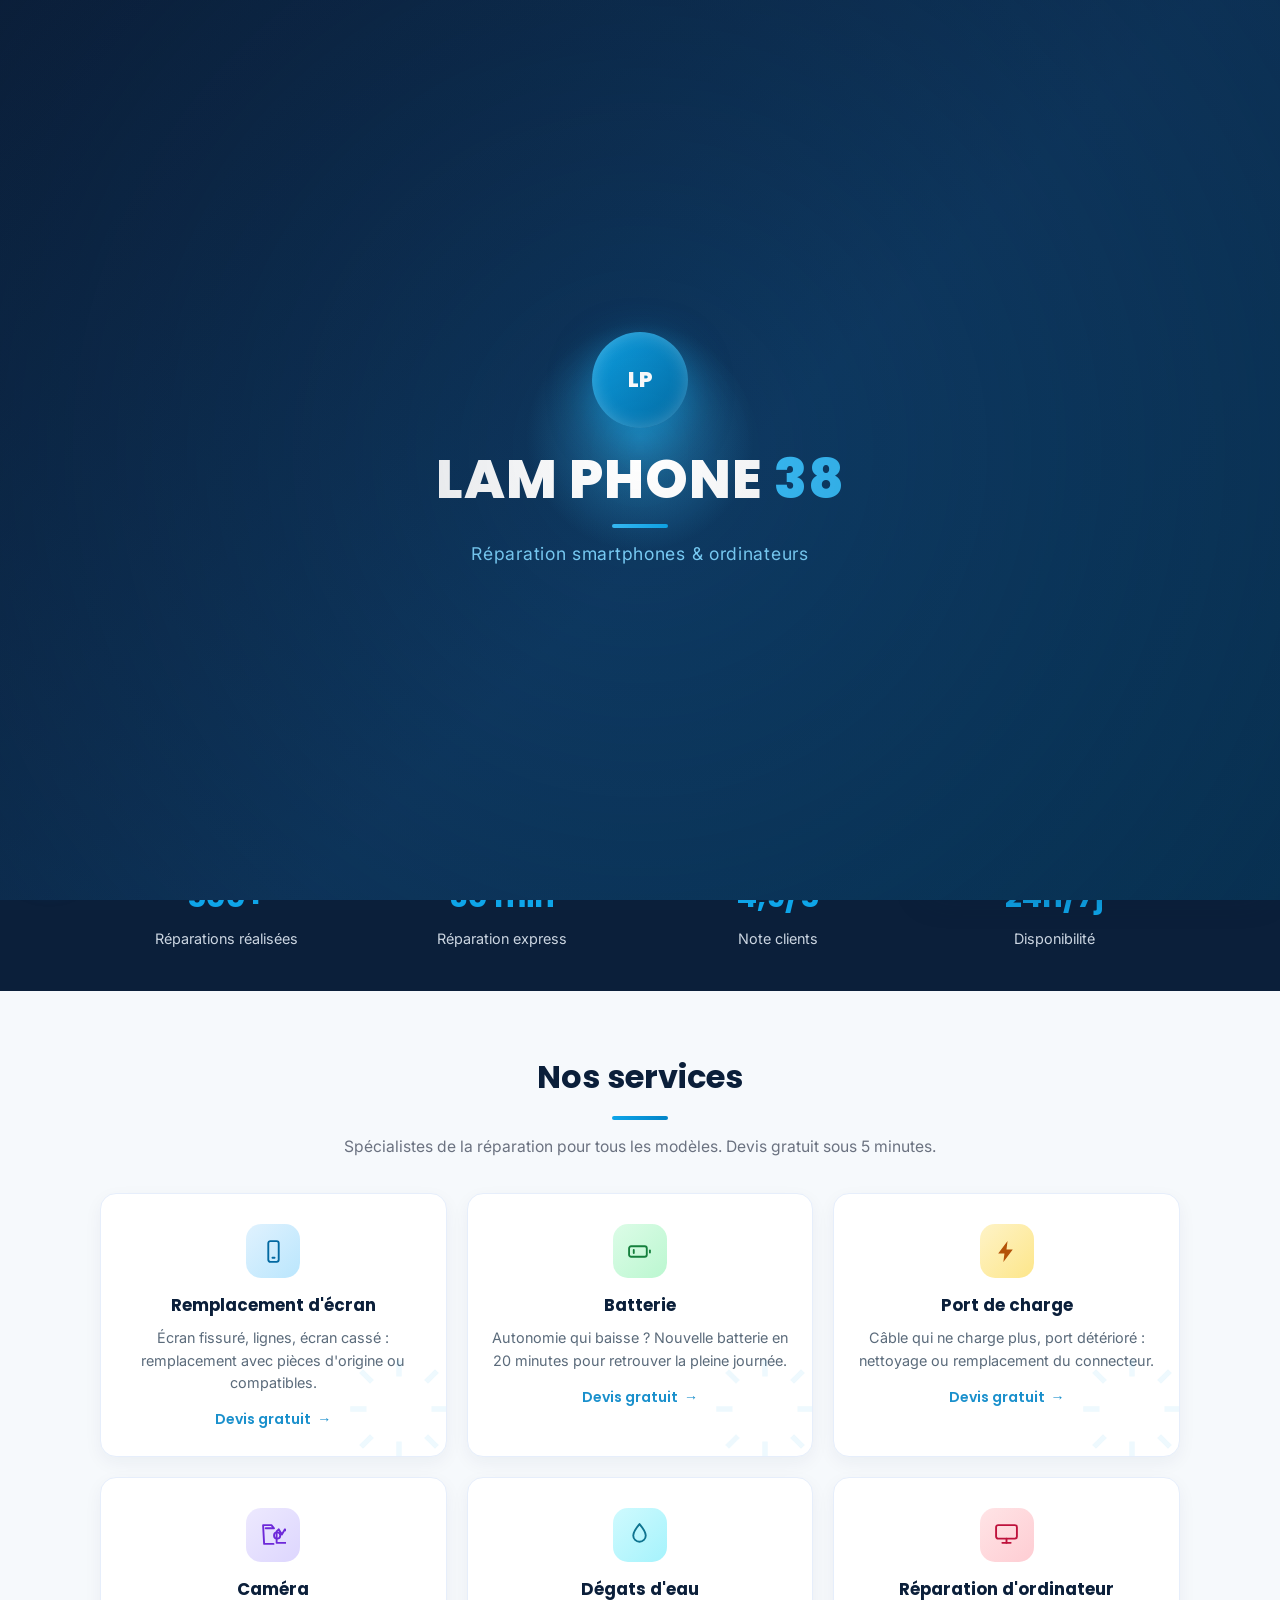
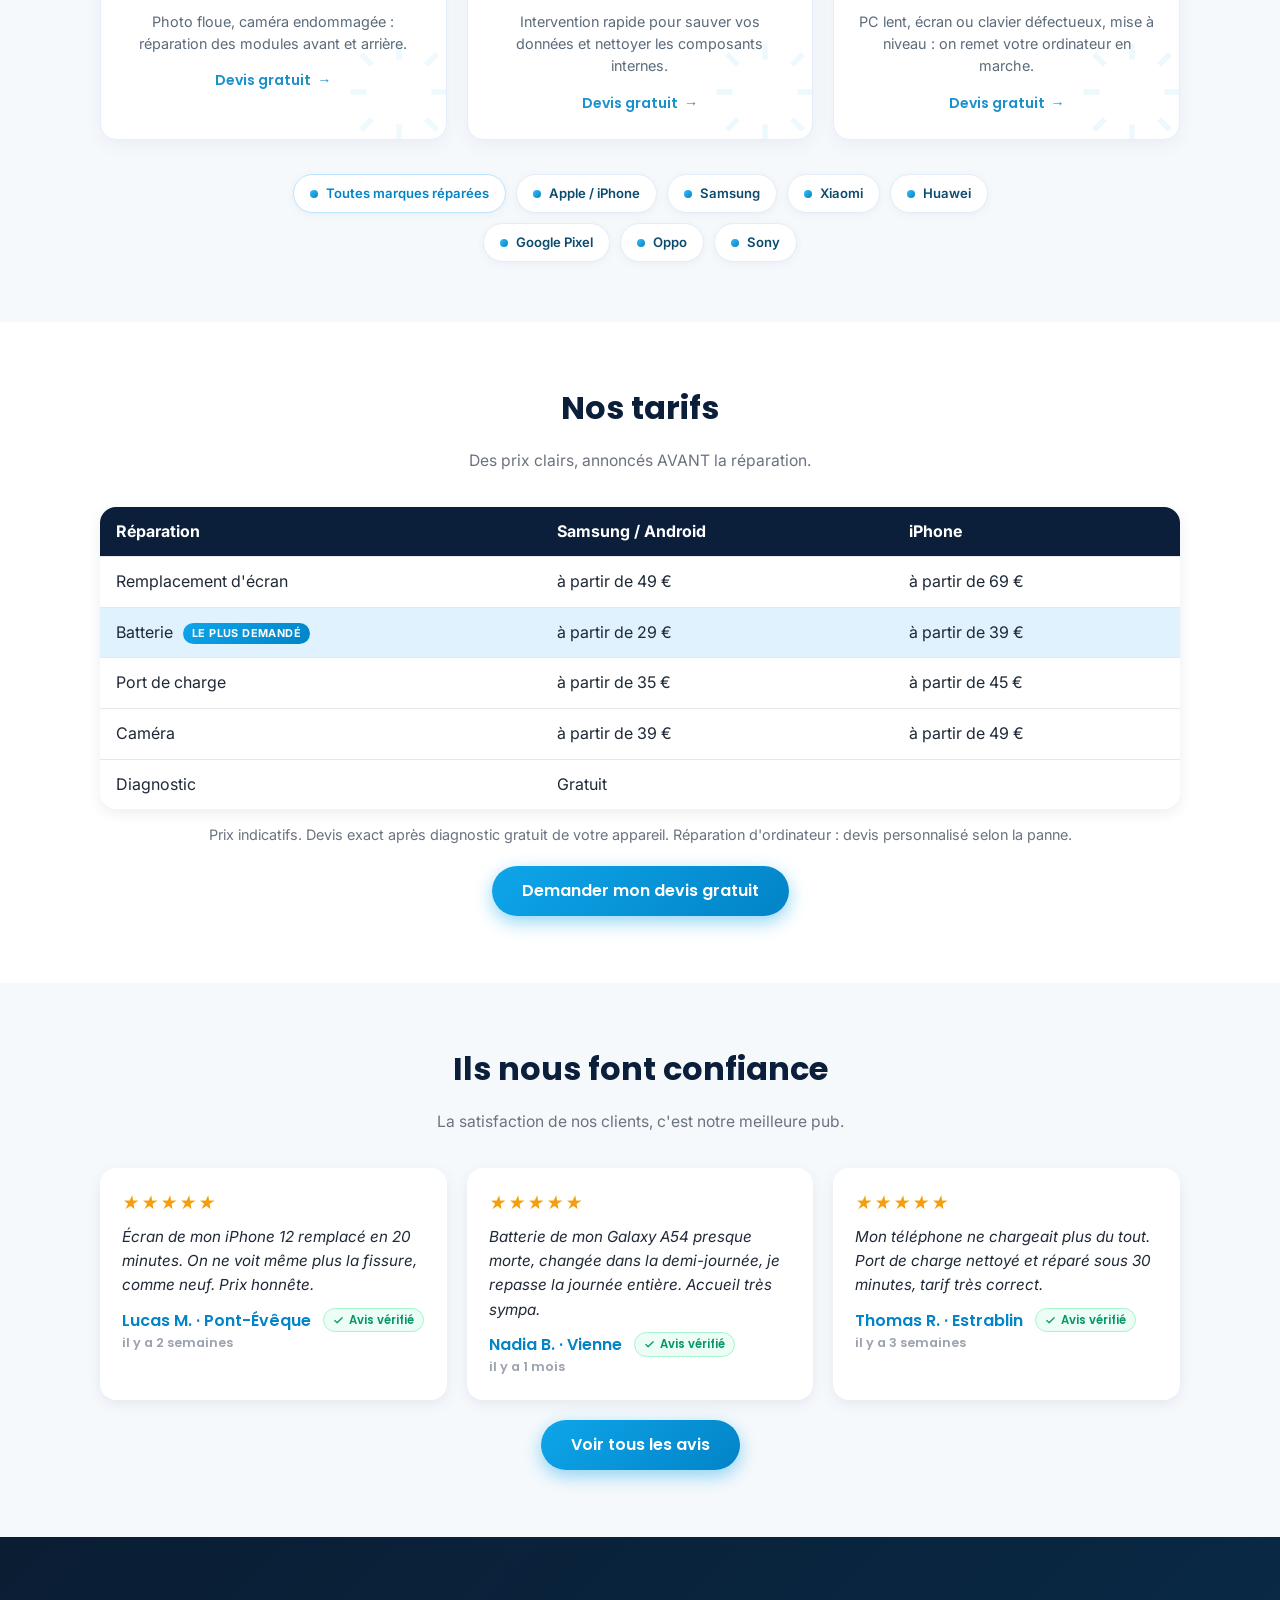
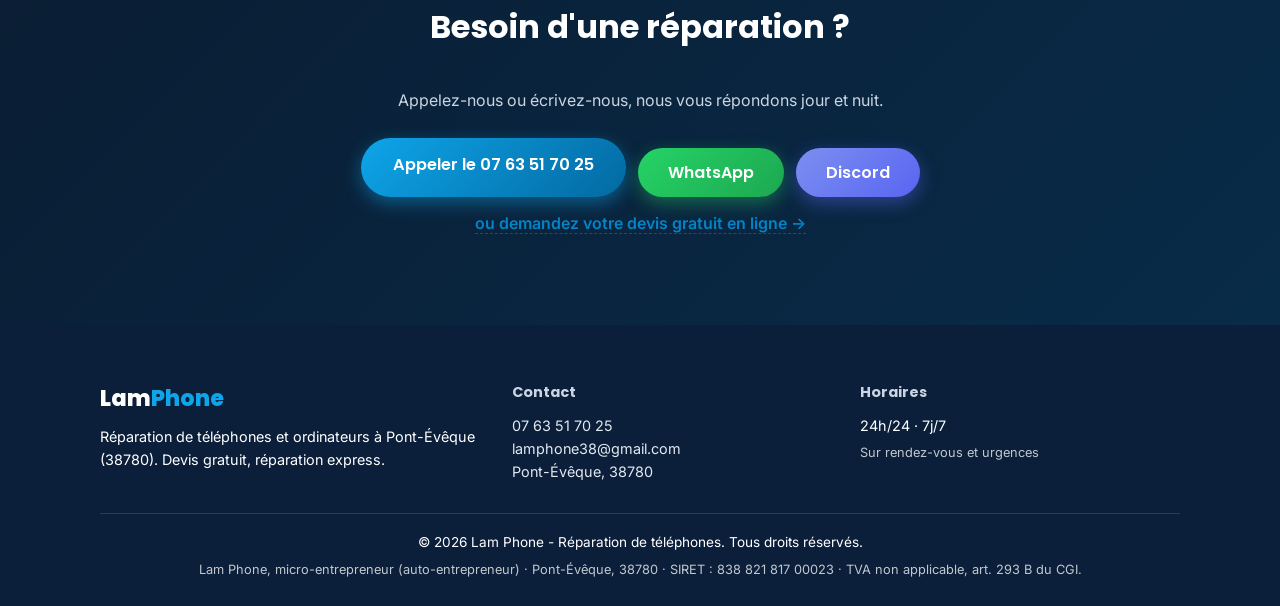
==== index.html @ 01d04fe9 "Ajout boutons Discord (communauté) sur toutes les pages + barre action mobile 3 boutons" ====
<!DOCTYPE html>
<html lang="fr">
<head>
  <meta charset="UTF-8">
  <meta name="viewport" content="width=device-width, initial-scale=1.0">
  <meta name="description" content="Lam Phone - Réparation de téléphones et ordinateurs à Pont-Évêque (38780) : écran, batterie, port de charge, caméra, dégâts d'eau, PC. Devis gratuit, réparation express en 30 minutes, disponible 24h/24 et 7j/7.">
  <meta name="keywords" content="réparation téléphone Pont-Évêque, réparateur smartphone 38780, remplacement écran, batterie, réparation ordinateur Vienne">
  <meta name="robots" content="index, follow">
  <link rel="canonical" href="https://dedel38780.github.io/lam-phone/">
  <meta property="og:type" content="website">
  <meta property="og:site_name" content="Lam Phone">
  <meta property="og:title" content="Lam Phone - Réparation de téléphones à Pont-Évêque, 30 min chrono">
  <meta property="og:description" content="Écran, batterie, port de charge, dégâts d'eau, ordinateur : devis gratuit, réparation express en 30 minutes. Disponible 24h/24, 7j/7.">
  <meta property="og:url" content="https://dedel38780.github.io/lam-phone/">
  <link rel="icon" href="data:image/svg+xml,%3Csvg xmlns='http://www.w3.org/2000/svg' viewBox='0 0 1024 1024'%3E%3Crect width='1024' height='1024' rx='220' fill='%230b1f3a'/%3E<text x='512' y='360' text-anchor='middle' font-family='Segoe UI,Arial,sans-serif' font-weight='600' font-size='76' letter-spacing='36' fill='%237dd3fc'>LAM PHONE</text><text x='512' y='720' text-anchor='middle' font-family='Segoe UI,Arial,sans-serif' font-weight='800' font-size='440' fill='%23fff'>38</text><rect x='312' y='808' width='400' height='20' rx='10' fill='%2338bdf8'/>%3C/svg%3E">
  <title>Lam Phone - Réparation de téléphones à Pont-Évêque (30 min chrono)</title>
  <script type="application/ld+json">
  {
    "@context": "https://schema.org",
    "@type": "LocalBusiness",
    "name": "Lam Phone",
    "description": "Réparation de téléphones et ordinateurs à Pont-Évêque : écran, batterie, port de charge, caméra, dégâts d'eau. Devis gratuit, réparation express.",
    "url": "https://dedel38780.github.io/lam-phone/",
    "telephone": "+33763517025",
    "email": "lamphone38@gmail.com",
    "priceRange": "€€",
    "address": {
      "@type": "PostalAddress",
      "addressLocality": "Pont-Évêque",
      "postalCode": "38780",
      "addressCountry": "FR"
    },
    "openingHoursSpecification": [{
      "@type": "OpeningHoursSpecification",
      "dayOfWeek": ["Monday","Tuesday","Wednesday","Thursday","Friday","Saturday","Sunday"],
      "opens": "00:00",
      "closes": "23:59"
    }]
  }
  </script>
  <link rel="preconnect" href="https://fonts.googleapis.com">
  <link rel="preconnect" href="https://fonts.gstatic.com" crossorigin>
  <link href="https://fonts.googleapis.com/css2?family=Inter:wght@400;500;600&family=Poppins:wght@600;700;800&display=swap" rel="stylesheet">
  <link rel="stylesheet" href="style.css">
</head>
<body class="has-cta-bar">

  <div class="intro-overlay" id="introOverlay" aria-hidden="true">
    <div class="intro-stage">
      <span class="intro-halo"></span>
      <div class="intro-mark">LP</div>
      <h1 class="intro-brand">LAM&nbsp;PHONE <span>38</span></h1>
      <span class="intro-divider"></span>
      <p class="intro-tag">R&eacute;paration smartphones &amp; ordinateurs</p>
    </div>
  </div>

  <header class="site-header">
    <div class="container nav">
      <a href="index.html" class="logo">Lam<span>Phone</span></a>
      <a class="header-tel" href="tel:+33763517025">
        <svg viewBox="0 0 24 24" width="15" height="15" fill="none" stroke="currentColor" stroke-width="2" stroke-linecap="round" stroke-linejoin="round"><path d="M22 16.9v3a2 2 0 0 1-2.2 2 19.8 19.8 0 0 1-8.6-3.1 19.5 19.5 0 0 1-6-6 19.8 19.8 0 0 1-3.1-8.7A2 2 0 0 1 4.1 2h3a2 2 0 0 1 2 1.7c.1.9.3 1.8.6 2.7a2 2 0 0 1-.4 2.1L8.1 9.9a16 16 0 0 0 6 6l1.4-1.2a2 2 0 0 1 2.1-.4c.9.3 1.8.5 2.7.6a2 2 0 0 1 1.7 2Z"/></svg>
        07 63 51 70 25
      </a>
      <button class="menu-btn" id="menuBtn" aria-label="Ouvrir le menu">☰</button>
      <nav class="nav-links" id="navLinks">
        <a href="index.html#accueil" class="active">Accueil</a>
        <a href="index.html#services">Services</a>
        <a href="index.html#tarifs">Tarifs</a>
        <a href="assistance.html">Assistance</a>
        <a href="devis.html">Devis</a>
        <a href="avis.html">Avis</a>
        <a href="contact.html">Contact</a>
      </nav>
    </div>
  </header>

  <section id="accueil" class="hero">
    <div class="container hero-layout">
      <div class="hero-text">
        <p class="hero-badge">Ouvert 24h/24 · 7j/7 à Pont-Évêque</p>
        <h1>Votre téléphone dans de <span>bonnes mains</span></h1>
        <p class="hero-sub">Écran fissuré, batterie affaiblie, port de charge capricieux ? Réparation express en 30 minutes, devis gratuit et prix sans surprise.</p>
        <div class="hero-actions">
          <a href="tel:+33763517025" class="btn btn-call">Appeler le 07 63 51 70 25</a>
          <a href="https://wa.me/33763517025?text=Bonjour%20Lam%20Phone%2C%20je%20souhaite%20un%20devis%20pour%20une%20r%C3%A9paration." target="_blank" rel="noopener" class="btn btn-wa">WhatsApp</a>
          <a href="https://discord.gg/y59atuJXy" target="_blank" rel="noopener" class="btn btn-discord">Discord</a>
        </div>
        <p class="hero-devis"><a href="devis.html">ou demandez votre devis gratuit en ligne →</a></p>
        <div class="hero-trust">
          <span><svg viewBox="0 0 24 24" width="16" height="16" fill="none" stroke="currentColor" stroke-width="2" stroke-linecap="round" stroke-linejoin="round"><polyline points="20 6 9 17 4 12"/></svg> Devis gratuit</span>
          <span><svg viewBox="0 0 24 24" width="16" height="16" fill="none" stroke="currentColor" stroke-width="2" stroke-linecap="round" stroke-linejoin="round"><polyline points="20 6 9 17 4 12"/></svg> 30 min chrono</span>
          <a class="link-plain" href="avis.html"><svg viewBox="0 0 24 24" width="16" height="16" fill="none" stroke="currentColor" stroke-width="2" stroke-linecap="round" stroke-linejoin="round"><polyline points="20 6 9 17 4 12"/></svg> Note 4,9/5</a>
        </div>
        <div class="hero-points">
          <span><svg viewBox="0 0 24 24" width="14" height="14" fill="none" stroke="currentColor" stroke-width="2.4" stroke-linecap="round" stroke-linejoin="round"><polyline points="20 6 9 17 4 12"/></svg> Diagnostic gratuit</span>
          <span><svg viewBox="0 0 24 24" width="14" height="14" fill="none" stroke="currentColor" stroke-width="2.4" stroke-linecap="round" stroke-linejoin="round"><polyline points="20 6 9 17 4 12"/></svg> Prix annoncé avant</span>
          <span><svg viewBox="0 0 24 24" width="14" height="14" fill="none" stroke="currentColor" stroke-width="2.4" stroke-linecap="round" stroke-linejoin="round"><polyline points="20 6 9 17 4 12"/></svg> Réponse 24h/24</span>
          <span><svg viewBox="0 0 24 24" width="14" height="14" fill="none" stroke="currentColor" stroke-width="2.4" stroke-linecap="round" stroke-linejoin="round"><polyline points="20 6 9 17 4 12"/></svg> Test complet avant remise</span>
        </div>
      </div>

      <div class="hero-visual">
        <div class="phone-mock">
          <div class="phone-notch"></div>
          <div class="phone-screen">
            <div class="scr-top"><span>09:41</span><span></span></div>
            <div class="srcline">
              <span class="srcline-icon green"><svg viewBox="0 0 24 24" width="18" height="18" fill="none" stroke="currentColor" stroke-width="2.2" stroke-linecap="round" stroke-linejoin="round"><rect x="1" y="6" width="18" height="12" rx="2"/><line x1="23" y1="11" x2="23" y2="13"/><line x1="5" y1="10" x2="5" y2="14"/></svg></span>
              <div><strong>Batterie</strong><br><span>Remplacée à 100%</span></div>
            </div>
            <div class="srcline">
              <span class="srcline-icon blue"><svg viewBox="0 0 24 24" width="18" height="18" fill="none" stroke="currentColor" stroke-width="2.2" stroke-linecap="round" stroke-linejoin="round"><rect x="7" y="2" width="10" height="20" rx="2"/><line x1="11" y1="18" x2="13" y2="18"/></svg></span>
              <div><strong>Écran</strong><br><span>Comme neuf</span></div>
            </div>
            <div class="srcline">
              <span class="srcline-icon amber"><svg viewBox="0 0 24 24" width="18" height="18" fill="none" stroke="currentColor" stroke-width="2.2" stroke-linecap="round" stroke-linejoin="round"><polyline points="20 6 9 17 4 12"/></svg></span>
              <div><strong>Vérifié</strong><br><span>Test complet OK</span></div>
            </div>
            <div class="scr-cta">Lam Phone</div>
          </div>
          <div class="phone-shadow"></div>
        </div>
        <div class="float-chip chip-1"><svg viewBox="0 0 24 24" width="16" height="16" fill="none" stroke="#22c55e" stroke-width="2.4" stroke-linecap="round" stroke-linejoin="round"><circle cx="12" cy="12" r="9"/><polyline points="8 12 11 15 16 9"/></svg> Réparation en 30 min</div>
        <a class="float-chip chip-2" href="avis.html" aria-label="Voir les avis clients (4,9/5 · 52 avis)"><svg viewBox="0 0 24 24" width="16" height="16" fill="currentColor" color="#f59e0b"><path d="M12 2l3 6.6 7.2.7-5.4 4.9 1.5 7L12 17.8l-6.3 3.4 1.5-7L1.8 9.3l7.2-.7L12 2Z"/></svg> 4,9/5 · 52 avis</a>
      </div>
    </div>
  </section>

  <section class="stats">
    <div class="container stats-grid">
      <div class="stat rev"><strong>500+</strong><span>Réparations réalisées</span></div>
      <div class="stat rev d1"><strong>30 min</strong><span>Réparation express</span></div>
      <a class="stat rev d2" href="avis.html"><strong>4,9/5</strong><span>Note clients</span></a>
      <div class="stat rev d3"><strong>24h/7j</strong><span>Disponibilité</span></div>
    </div>
  </section>

  <section id="services" class="services">
    <div class="container">
      <h2>Nos services</h2>
      <p class="section-sub">Spécialistes de la réparation pour tous les modèles. Devis gratuit sous 5 minutes.</p>
      <div class="grid">
        <div class="card icon-card rev">
          <div class="watermark"><svg viewBox="0 0 24 24" fill="none" stroke="currentColor" stroke-width="1"><path d="M12 3v3M12 18v3M3 12h3M18 12h3M5 5l2 2M17 17l2 2M19 5l-2 2M7 17l-2 2"/></svg></div>
          <div class="card-icon tint-1">
            <svg viewBox="0 0 24 24" width="25" height="25" fill="none" stroke="currentColor" stroke-width="1.8" stroke-linecap="round" stroke-linejoin="round" class="stroke"><rect x="7" y="2" width="10" height="20" rx="2"/><line x1="11" y1="18" x2="13" y2="18"/></svg>
          </div>
          <h3>Remplacement d'écran</h3>
          <p>Écran fissuré, lignes, écran cassé : remplacement avec pièces d'origine ou compatibles.</p>
          <a href="devis.html" class="card-link">Devis gratuit <span class="card-arrow">→</span></a>
        </div>
        <div class="card icon-card rev d1">
          <div class="watermark"><svg viewBox="0 0 24 24" fill="none" stroke="currentColor" stroke-width="1"><path d="M12 3v3M12 18v3M3 12h3M18 12h3M5 5l2 2M17 17l2 2M19 5l-2 2M7 17l-2 2"/></svg></div>
          <div class="card-icon tint-2">
            <svg viewBox="0 0 24 24" width="25" height="25" fill="none" stroke="currentColor" stroke-width="1.8" stroke-linecap="round" stroke-linejoin="round" class="stroke"><rect x="2" y="7" width="17" height="10" rx="2"/><line x1="22" y1="11" x2="22" y2="13"/><line x1="6.5" y1="10.5" x2="6.5" y2="13.5"/></svg>
          </div>
          <h3>Batterie</h3>
          <p>Autonomie qui baisse ? Nouvelle batterie en 20 minutes pour retrouver la pleine journée.</p>
          <a href="devis.html" class="card-link">Devis gratuit <span class="card-arrow">→</span></a>
        </div>
        <div class="card icon-card rev d2">
          <div class="watermark"><svg viewBox="0 0 24 24" fill="none" stroke="currentColor" stroke-width="1"><path d="M12 3v3M12 18v3M3 12h3M18 12h3M5 5l2 2M17 17l2 2M19 5l-2 2M7 17l-2 2"/></svg></div>
          <div class="card-icon tint-3">
            <svg viewBox="0 0 24 24" width="25" height="25" fill="currentColor" class="bolt"><path d="M13 2 4 14h6l-1 8 9-12h-6l1-8Z"/></svg>
          </div>
          <h3>Port de charge</h3>
          <p>Câble qui ne charge plus, port détérioré : nettoyage ou remplacement du connecteur.</p>
          <a href="devis.html" class="card-link">Devis gratuit <span class="card-arrow">→</span></a>
        </div>
        <div class="card icon-card rev d3">
          <div class="watermark"><svg viewBox="0 0 24 24" fill="none" stroke="currentColor" stroke-width="1"><path d="M12 3v3M12 18v3M3 12h3M18 12h3M5 5l2 2M17 17l2 2M19 5l-2 2M7 17l-2 2"/></svg></div>
          <div class="card-icon tint-4">
            <svg viewBox="0 0 24 24" width="25" height="25" fill="none" stroke="currentColor" stroke-width="1.8" stroke-linecap="round" stroke-linejoin="round" class="stroke"><path d="M23 7l-3 5-3-5-2 2v11h10V9l-2-2Z"/><path d="M4.5 6h8L10 3H2l1 18h9"/><circle cx="15.5" cy="13" r="3"/></svg>
          </div>
          <h3>Caméra</h3>
          <p>Photo floue, caméra endommagée : réparation des modules avant et arrière.</p>
          <a href="devis.html" class="card-link">Devis gratuit <span class="card-arrow">→</span></a>
        </div>
        <div class="card icon-card rev d4">
          <div class="watermark"><svg viewBox="0 0 24 24" fill="none" stroke="currentColor" stroke-width="1"><path d="M12 3v3M12 18v3M3 12h3M18 12h3M5 5l2 2M17 17l2 2M19 5l-2 2M7 17l-2 2"/></svg></div>
          <div class="card-icon tint-5">
            <svg viewBox="0 0 24 24" width="25" height="25" fill="none" stroke="currentColor" stroke-width="1.8" stroke-linecap="round" stroke-linejoin="round" class="stroke"><path d="M12 2s6 7 6 11a6 6 0 1 1-12 0c0-4 6-11 6-11Z"/></svg>
          </div>
          <h3>Dégats d'eau</h3>
          <p>Intervention rapide pour sauver vos données et nettoyer les composants internes.</p>
          <a href="devis.html" class="card-link">Devis gratuit <span class="card-arrow">→</span></a>
        </div>
        <div class="card icon-card rev d5">
          <div class="watermark"><svg viewBox="0 0 24 24" fill="none" stroke="currentColor" stroke-width="1"><path d="M12 3v3M12 18v3M3 12h3M18 12h3M5 5l2 2M17 17l2 2M19 5l-2 2M7 17l-2 2"/></svg></div>
          <div class="card-icon tint-6">
            <svg viewBox="0 0 24 24" width="25" height="25" fill="none" stroke="currentColor" stroke-width="1.8" stroke-linecap="round" stroke-linejoin="round" class="stroke"><rect x="2" y="3" width="20" height="13" rx="2"/><line x1="8" y1="20" x2="16" y2="20"/><line x1="12" y1="16" x2="12" y2="20"/></svg>
          </div>
          <h3>Réparation d'ordinateur</h3>
          <p>PC lent, écran ou clavier défectueux, mise à niveau : on remet votre ordinateur en marche.</p>
          <a href="devis.html" class="card-link">Devis gratuit <span class="card-arrow">→</span></a>
        </div>
      </div>
      <div class="brands">
        <span class="mini">Toutes marques réparées</span>
        <span>Apple / iPhone</span>
        <span>Samsung</span>
        <span>Xiaomi</span>
        <span>Huawei</span>
        <span>Google Pixel</span>
        <span>Oppo</span>
        <span>Sony</span>
      </div>
    </div>
  </section>

  <section id="tarifs" class="tarifs">
    <div class="container">
      <h2>Nos tarifs</h2>
      <p class="section-sub">Des prix clairs, annoncés AVANT la réparation.</p>
      <table>
        <thead>
          <tr>
            <th>Réparation</th>
            <th>Samsung / Android</th>
            <th>iPhone</th>
          </tr>
        </thead>
        <tbody>
          <tr><td>Remplacement d'écran</td><td>à partir de 49 €</td><td>à partir de 69 €</td></tr>
          <tr class="is-pop"><td>Batterie<span class="pop-tag">LE PLUS DEMANDÉ</span></td><td>à partir de 29 €</td><td>à partir de 39 €</td></tr>
          <tr><td>Port de charge</td><td>à partir de 35 €</td><td>à partir de 45 €</td></tr>
          <tr><td>Caméra</td><td>à partir de 39 €</td><td>à partir de 49 €</td></tr>
          <tr><td>Diagnostic</td><td colspan="2">Gratuit</td></tr>
        </tbody>
      </table>
      <p class="note">Prix indicatifs. Devis exact après diagnostic gratuit de votre appareil. Réparation d'ordinateur : devis personnalisé selon la panne.</p>
      <p class="btn-center"><a href="devis.html" class="btn">Demander mon devis gratuit</a></p>
    </div>
  </section>

  <section id="temoignages" class="temoignages">
    <div class="container">
      <h2>Ils nous font confiance</h2>
      <p class="section-sub">La satisfaction de nos clients, c'est notre meilleure pub.</p>
      <div class="grid">
        <blockquote class="card review rev">
          <p class="rating" aria-label="5 étoiles">★★★★★</p>
          <p>Écran de mon iPhone 12 remplacé en 20 minutes. On ne voit même plus la fissure, comme neuf. Prix honnête.</p>
          <footer>Lucas M. · Pont-Évêque <span class="verified"><svg viewBox="0 0 24 24" width="11" height="11" fill="none" stroke="currentColor" stroke-width="2.6" stroke-linecap="round" stroke-linejoin="round"><polyline points="20 6 9 17 4 12"/></svg> Avis vérifié</span><br><span class="review-date">il y a 2 semaines</span></footer>
        </blockquote>
        <blockquote class="card review rev d1">
          <p class="rating" aria-label="5 étoiles">★★★★★</p>
          <p>Batterie de mon Galaxy A54 presque morte, changée dans la demi-journée, je repasse la journée entière. Accueil très sympa.</p>
          <footer>Nadia B. · Vienne <span class="verified"><svg viewBox="0 0 24 24" width="11" height="11" fill="none" stroke="currentColor" stroke-width="2.6" stroke-linecap="round" stroke-linejoin="round"><polyline points="20 6 9 17 4 12"/></svg> Avis vérifié</span><br><span class="review-date">il y a 1 mois</span></footer>
        </blockquote>
        <blockquote class="card review rev d2">
          <p class="rating" aria-label="5 étoiles">★★★★★</p>
          <p>Mon téléphone ne chargeait plus du tout. Port de charge nettoyé et réparé sous 30 minutes, tarif très correct.</p>
          <footer>Thomas R. · Estrablin <span class="verified"><svg viewBox="0 0 24 24" width="11" height="11" fill="none" stroke="currentColor" stroke-width="2.6" stroke-linecap="round" stroke-linejoin="round"><polyline points="20 6 9 17 4 12"/></svg> Avis vérifié</span><br><span class="review-date">il y a 3 semaines</span></footer>
        </blockquote>
      </div>
      <p class="btn-center"><a href="avis.html" class="btn">Voir tous les avis</a></p>
    </div>
  </section>

  <section class="cta-band">
    <div class="container">
      <h2>Besoin d'une réparation ?</h2>
      <p>Appelez-nous ou écrivez-nous, nous vous répondons jour et nuit.</p>
      <div class="hero-actions">
        <a href="tel:+33763517025" class="btn btn-call">Appeler le 07 63 51 70 25</a>
        <a href="https://wa.me/33763517025?text=Bonjour%20Lam%20Phone%2C%20je%20souhaite%20un%20devis%20pour%20une%20r%C3%A9paration." target="_blank" rel="noopener" class="btn btn-wa">WhatsApp</a>
        <a href="https://discord.gg/y59atuJXy" target="_blank" rel="noopener" class="btn btn-discord">Discord</a>
      </div>
      <p class="hero-devis"><a href="devis.html">ou demandez votre devis gratuit en ligne →</a></p>
    </div>
  </section>

  <footer class="site-footer">
    <div class="container footer-grid">
      <div>
        <p class="footer-logo">Lam<span>Phone</span></p>
        <p>Réparation de téléphones et ordinateurs à Pont-Évêque (38780). Devis gratuit, réparation express.</p>
      </div>
      <div>
        <p class="footer-title">Contact</p>
        <p><a href="tel:+33763517025">07 63 51 70 25</a></p>
        <p><a href="https://mail.google.com/mail/?view=cm&fs=1&to=lamphone38@gmail.com&su=Demande%20de%20devis%20Lam%20Phone" target="_blank" rel="noopener">lamphone38@gmail.com</a></p>
        <p><a href="https://www.google.com/maps/search/?api=1&query=Pont-%C3%89v%C3%A8que+38780" target="_blank" rel="noopener">Pont-Évêque, 38780</a></p>
      </div>
      <div>
        <p class="footer-title">Horaires</p>
        <p>24h/24 · 7j/7</p>
        <p class="small">Sur rendez-vous et urgences</p>
      </div>
    </div>
    <div class="container legal">
      <p>&copy; <span id="year"></span> Lam Phone - Réparation de téléphones. Tous droits réservés.</p>
      <p class="small">Lam Phone, micro-entrepreneur (auto-entrepreneur) · Pont-Évêque, 38780 · SIRET : 838 821 817 00023 · TVA non applicable, art. 293 B du CGI.</p>
    </div>
  </footer>

  <div class="cta-bar">
    <a href="tel:+33763517025" class="cta-bar-call">Appeler maintenant</a>
    <a href="https://wa.me/33763517025?text=Bonjour%20Lam%20Phone%2C%20je%20souhaite%20un%20devis%20pour%20une%20r%C3%A9paration." target="_blank" rel="noopener" class="cta-bar-wa">WhatsApp</a>
    <a href="https://discord.gg/y59atuJXy" target="_blank" rel="noopener" class="cta-bar-discord">Discord</a>
  </div>

  <a class="whatsapp" href="https://wa.me/33763517025?text=Bonjour%20Lam%20Phone%2C%20je%20souhaite%20un%20devis%20pour%20une%20r%C3%A9paration." target="_blank" rel="noopener" aria-label="Contacter sur WhatsApp">
    <svg viewBox="0 0 24 24" width="30" height="30" fill="currentColor" aria-hidden="true">
      <path d="M12 2a10 10 0 0 0-8.6 15.1L2 22l5-1.3A10 10 0 1 0 12 2Zm5.2 13.9c-.2.6-1.2 1.2-1.7 1.2-.6.1-1.3.1-1.5 0-1.1-.2-5.6-2.3-7.2-6.8-.5-1.4.9-2.5 1.6-3 .2-.1.4-.1.5 0l.7 1.6c.1.2 0 .4-.1.6l-.3.5c-.2.2-.4.4-.2.7.7 1.3 2.4 3.1 3.8 3.9.4.2.6.2.8-.1l.6-.7c.2-.2.3-.2.5-.1l1.7 1.2c.2.1.4.3.4.5 0 .1-.2.6-.6 1.3Z"/>
    </svg>
  </a>

  <div class="chat-widget">
    <div class="chat-panel" id="chatPanel" aria-hidden="true">
      <div class="chat-head">
        <div class="chat-avatar">LP</div>
        <div class="chat-head-info">
          <strong>Assistance Lam Phone</strong>
          <span>En ligne maintenant</span>
        </div>
        <button class="chat-close" id="chatClose" aria-label="Fermer le chat">
          <svg viewBox="0 0 24 24" width="16" height="16" fill="none" stroke="currentColor" stroke-width="2.4" stroke-linecap="round"><line x1="6" y1="6" x2="18" y2="18"/><line x1="18" y1="6" x2="6" y2="18"/></svg>
        </button>
      </div>
      <div class="chat-msgs" id="chatMsgs" role="log" aria-live="polite"></div>
      <div class="chat-quick" id="chatQuick">
        <button>Quels sont vos tarifs&nbsp;?</button>
        <button>Comment obtenir un devis&nbsp;?</button>
        <button>O&ugrave; &ecirc;tes-vous situ&eacute;&nbsp;?</button>
        <button>R&eacute;pares-vous les ordinateurs&nbsp;?</button>
      </div>
      <form class="chat-input" id="chatForm">
        <input id="chatText" type="text" placeholder="&Eacute;crivez votre question&hellip;" autocomplete="off">
        <button type="submit" class="chat-send" aria-label="Envoyer">
          <svg viewBox="0 0 24 24" width="18" height="18" fill="none" stroke="currentColor" stroke-width="2.2" stroke-linecap="round" stroke-linejoin="round"><path d="M5 12h13"/><path d="M13 6l6 6-6 6"/></svg>
        </button>
      </form>
    </div>
    <button class="chat-btn" id="chatBtn" aria-label="Ouvrir l'assistance virtuelle">
      <svg viewBox="0 0 24 24" width="26" height="26" fill="currentColor" aria-hidden="true"><path d="M21 11.5a8.5 8.5 0 0 1-8.5 8.5c-1 0-2-.2-2.9-.5L4 21l1.5-3.6A8.5 8.5 0 1 1 21 11.5Z"/></svg>
      <span class="chat-pulse"></span>
    </button>
  </div>

  <script src="script.js"></script>
</body>
</html>
---- style.css ----
:root {
  --primary: #0b1f3a;
  --accent: #0ea5e9;
  --accent-dark: #0284c7;
  --bg: #f6f9fc;
  --white: #ffffff;
  --text: #1f2937;
  --gold: #fbbf24;
  --radius: 16px;
  --shadow: 0 4px 14px rgba(14, 42, 71, 0.08);
}

* {
  margin: 0;
  padding: 0;
  box-sizing: border-box;
}

html {
  scroll-behavior: smooth;
}

body {
  font-family: "Inter", "Segoe UI", Arial, sans-serif;
  color: var(--text);
  background: var(--bg);
  line-height: 1.6;
  overflow-x: hidden;
}

h1,
h2,
h3,
.logo,
.btn,
blockquote footer {
  font-family: "Poppins", "Segoe UI", Arial, sans-serif;
}

.container {
  width: min(1080px, 92%);
  margin: 0 auto;
}

.site-header {
  background: var(--primary);
  color: var(--white);
  position: sticky;
  top: 0;
  z-index: 100;
  box-shadow: 0 2px 8px rgba(0, 0, 0, 0.2);
}

.nav {
  display: flex;
  align-items: center;
  justify-content: space-between;
  padding: 16px 0;
}

.logo {
  font-size: 1.6rem;
  font-weight: 800;
  color: var(--white);
  text-decoration: none;
  letter-spacing: -0.5px;
}

.logo span {
  color: var(--accent);
}

.nav-links a {
  color: var(--white);
  text-decoration: none;
  margin-left: 22px;
  font-weight: 500;
}

.nav-links a:hover {
  color: var(--accent);
}

.menu-btn {
  display: none;
  background: none;
  border: none;
  color: var(--white);
  font-size: 1.6rem;
  cursor: pointer;
}

.hero {
  color: var(--white);
  text-align: center;
  padding: 90px 0;
  position: relative;
  overflow: hidden;
  background: linear-gradient(-45deg, #0e2a47, #0a1d33, #073a5e, #0a1d33);
  background-size: 400% 400%;
  animation: heroGrad 12s ease infinite;
}

@keyframes heroGrad {
  0% { background-position: 0% 50%; }
  50% { background-position: 100% 50%; }
  100% { background-position: 0% 50%; }
}

.hero .container {
  position: relative;
  z-index: 2;
}

.hero::before,
.hero::after {
  content: "";
  position: absolute;
  border-radius: 50%;
  filter: blur(70px);
  opacity: 0.55;
  z-index: 1;
}

.hero::before {
  width: 340px;
  height: 340px;
  background: #0ea5e9;
  top: -120px;
  left: -90px;
  animation: blobA 9s ease-in-out infinite;
}

.hero::after {
  width: 300px;
  height: 300px;
  background: #1d4ed8;
  bottom: -120px;
  right: -80px;
  animation: blobB 11s ease-in-out infinite;
}

@keyframes blobA {
  0%, 100% { transform: translate(0, 0); }
  50% { transform: translate(60px, 40px); }
}

@keyframes blobB {
  0%, 100% { transform: translate(0, 0); }
  50% { transform: translate(-50px, -40px); }
}

.hero h1 {
  font-size: 2.4rem;
  margin-bottom: 16px;
}

.hero p {
  max-width: 620px;
  margin: 0 auto 26px;
  font-size: 1.1rem;
  opacity: 0.92;
}

.btn {
  display: inline-block;
  background: linear-gradient(135deg, var(--accent), var(--accent-dark));
  color: var(--white);
  padding: 12px 30px;
  border-radius: 30px;
  text-decoration: none;
  font-weight: 600;
  border: none;
  cursor: pointer;
  position: relative;
  overflow: hidden;
  box-shadow: 0 6px 18px rgba(14, 165, 233, 0.45);
  transition: transform 0.2s, box-shadow 0.2s;
}

.btn::after {
  content: "";
  position: absolute;
  top: 0;
  left: -80%;
  height: 100%;
  width: 45%;
  background: linear-gradient(90deg, transparent, rgba(255, 255, 255, 0.35), transparent);
  transform: skewX(-20deg);
  opacity: 0;
  transition: opacity 0.2s;
}

.btn:hover::after {
  opacity: 1;
  left: 130%;
  transition: left 0.6s ease;
}

.btn:hover {
  transform: translateY(-2px);
  box-shadow: 0 10px 24px rgba(2, 132, 199, 0.55);
}

section {
  padding: 60px 0;
}

h2 {
  text-align: center;
  font-size: 2rem;
  font-weight: 700;
  color: var(--primary);
  margin-bottom: 36px;
}

.grid {
  display: grid;
  grid-template-columns: repeat(auto-fit, minmax(260px, 1fr));
  gap: 20px;
  transition: transform 0.35s ease-out;
}

.card {
  background: var(--white);
  border-radius: var(--radius);
  box-shadow: var(--shadow);
  padding: 22px;
  transition: transform 0.25s ease, box-shadow 0.25s ease;
}

.card:hover {
  transform: translateY(-6px);
  box-shadow: 0 10px 22px rgba(14, 42, 71, 0.14);
}

.services h2::after {
  content: "";
  display: block;
  width: 56px;
  height: 4px;
  border-radius: 2px;
  background: linear-gradient(90deg, var(--accent), var(--accent-dark));
  margin: 14px auto 26px;
}

.services .card {
  position: relative;
  overflow: hidden;
  text-align: center;
  border: 1px solid #e6eefb;
  box-shadow: 0 6px 18px rgba(14, 42, 71, 0.05);
  padding: 30px 22px 24px;
  transition: transform 0.3s ease, box-shadow 0.3s ease, border-color 0.3s ease;
}

.services .card:hover {
  transform: translateY(-6px);
  border-color: transparent;
  box-shadow: 0 20px 42px rgba(14, 42, 71, 0.13);
}

.services .card h3 {
  font-family: "Poppins", "Segoe UI", Arial, sans-serif;
  font-size: 1.05rem;
  margin-bottom: 8px;
}

.services .card p {
  font-size: 0.9rem;
  line-height: 1.55;
  color: #5b6b7b;
}

.watermark {
  position: absolute;
  right: -18px;
  bottom: -18px;
  width: 130px;
  height: 130px;
  color: #0ea5e9;
  opacity: 0.07;
  pointer-events: none;
  transition: transform 0.4s ease, opacity 0.3s ease;
}

.watermark svg {
  width: 100%;
  height: 100%;
}

.services .card:hover .watermark {
  transform: scale(1.12);
  opacity: 0.11;
}

.card-icon {
  width: 54px;
  height: 54px;
  border-radius: 15px;
  display: flex;
  align-items: center;
  justify-content: center;
  margin: 0 auto 14px;
  transition: transform 0.25s ease;
}

.icon-card:hover .card-icon {
  transform: translateY(-2px) scale(1.04);
}

.card-icon.tint-1 { background: linear-gradient(135deg, #e0f2fe, #bae6fd); color: #0369a1; }
.card-icon.tint-2 { background: linear-gradient(135deg, #dcfce7, #bbf7d0); color: #15803d; }
.card-icon.tint-3 { background: linear-gradient(135deg, #fef3c7, #fde68a); color: #b45309; }
.card-icon.tint-4 { background: linear-gradient(135deg, #ede9fe, #ddd6fe); color: #6d28d9; }
.card-icon.tint-5 { background: linear-gradient(135deg, #cffafe, #a5f3fc); color: #0e7490; }
.card-icon.tint-6 { background: linear-gradient(135deg, #ffe4e6, #fecdd3); color: #be123c; }

.card-link {
  display: inline-flex;
  align-items: center;
  gap: 6px;
  margin-top: 14px;
  font-family: "Poppins", "Segoe UI", Arial, sans-serif;
  font-weight: 600;
  font-size: 0.88rem;
  color: var(--accent-dark);
  text-decoration: none;
  opacity: 0.9;
}

.card-arrow {
  transition: transform 0.2s ease;
}

.services .card:hover .card-link {
  color: var(--accent-dark);
}

.services .card:hover .card-arrow {
  transform: translateX(5px);
}

.hero .container {
  transition: transform 0.35s ease-out;
}

.card h3 {
  color: var(--primary);
  margin-bottom: 8px;
}

.card p {
  font-size: 0.95rem;
}

.tarifs {
  background: var(--white);
}

table {
  width: 100%;
  border-collapse: collapse;
  background: var(--white);
  border-radius: var(--radius);
  overflow: hidden;
  box-shadow: var(--shadow);
}

th,
td {
  padding: 12px 16px;
  text-align: left;
  border-bottom: 1px solid #e5e7eb;
}

th {
  background: var(--primary);
  color: var(--white);
}

tr:last-child td {
  border-bottom: none;
}

.note {
  margin-top: 14px;
  font-size: 0.9rem;
  text-align: center;
  color: #6b7280;
}

.btn-center {
  text-align: center;
  margin-top: 20px;
}

.temoignages blockquote p {
  font-style: italic;
}

.review {
  text-align: left;
}

.review .rating {
  color: #f59e0b;
  font-size: 1.05rem;
  letter-spacing: 2px;
  margin-bottom: 8px;
}

.review-head {
  display: flex;
  align-items: center;
  gap: 12px;
  margin-bottom: 10px;
}

.avatar {
  width: 44px;
  height: 44px;
  border-radius: 50%;
  background: linear-gradient(135deg, #38bdf8, #0284c7);
  color: #fff;
  font-family: "Poppins", "Segoe UI", Arial, sans-serif;
  font-weight: 700;
  font-size: 0.9rem;
  display: flex;
  align-items: center;
  justify-content: center;
  flex-shrink: 0;
}

.reviewer {
  display: block;
  font-family: "Poppins", "Segoe UI", Arial, sans-serif;
  font-weight: 700;
  color: var(--primary);
}

.review-date {
  display: block;
  font-size: 0.8rem;
  color: #9ca3af;
}

.review-tag {
  margin-top: 12px;
  padding-top: 10px;
  border-top: 1px solid #eef2f6;
  font-size: 0.82rem;
  font-weight: 600;
  color: var(--accent-dark);
}

.rating-summary {
  display: flex;
  flex-wrap: wrap;
  align-items: baseline;
  justify-content: center;
  gap: 10px;
  background: var(--primary);
  color: var(--white);
  border-radius: var(--radius);
  padding: 22px;
  max-width: 560px;
  margin: 0 auto 34px;
  box-shadow: var(--shadow);
}

.summary-note {
  font-family: "Poppins", "Segoe UI", Arial, sans-serif;
  font-size: 2rem;
  font-weight: 700;
}

.rating.big {
  color: #fbbf24;
  font-size: 1.3rem;
  letter-spacing: 3px;
}

.summary-count {
  flex-basis: 100%;
  font-size: 0.9rem;
  color: #cbd5e1;
}

.reviews-grid {
  align-items: stretch;
}

.temoignages footer {
  margin-top: 10px;
  color: var(--accent-dark);
  font-weight: 600;
}

.contact .container {
  max-width: 720px;
}

label {
  display: block;
  margin: 14px 0 6px;
  font-weight: 600;
}

input,
textarea {
  width: 100%;
  padding: 11px 14px;
  border: 1px solid #d1d5db;
  border-radius: 8px;
  font-size: 1rem;
  font-family: inherit;
}

input:focus,
textarea:focus {
  outline: 2px solid var(--accent);
  border-color: transparent;
}

.coords {
  margin-top: 28px;
  padding: 18px;
  background: var(--white);
  border-radius: var(--radius);
  box-shadow: var(--shadow);
  font-size: 0.95rem;
}

.form-msg {
  margin-top: 12px;
  font-weight: 600;
  color: #16a34a;
}

.coords a {
  color: var(--accent-dark);
  text-decoration: none;
  font-weight: 600;
}

.contact-page {
  text-align: center;
}

.contact-slogan {
  margin-bottom: 30px;
  color: #4b5563;
  font-family: "DM Serif Display", Georgia, serif;
  font-size: 1.4rem;
  line-height: 1.7;
  max-width: 780px;
  margin-left: auto;
  margin-right: auto;
}

.contact-slogan em {
  color: var(--accent-dark);
  font-style: italic;
  font-weight: 600;
}

.contact-slogan strong {
  color: var(--primary);
  font-weight: 600;
}

.contact-cards {
  display: grid;
  grid-template-columns: repeat(auto-fit, minmax(220px, 1fr));
  gap: 20px;
  margin-bottom: 26px;
}

.contact-card {
  background: var(--white);
  border-radius: var(--radius);
  box-shadow: var(--shadow);
  padding: 24px;
  display: flex;
  flex-direction: column;
  align-items: center;
  gap: 10px;
  text-decoration: none;
  color: var(--text);
  transition: transform 0.25s ease, box-shadow 0.25s ease;
}

.contact-card:hover {
  transform: translateY(-6px);
  box-shadow: 0 10px 22px rgba(14, 42, 71, 0.14);
}

.contact-card .card-icon {
  background: #fff;
  color: var(--primary);
  margin-bottom: 4px;
  box-shadow: inset 0 0 0 2px rgba(14, 42, 71, 0.08);
}

.contact-card .card-icon.ic-tel,
.contact-card .card-icon.ic-whatsapp {
  color: #25d366;
  box-shadow: inset 0 0 0 2px rgba(37, 211, 102, 0.35);
}

.contact-card .card-icon.ic-mail {
  color: #ea4335;
  box-shadow: inset 0 0 0 2px rgba(234, 67, 53, 0.35);
}

.contact-card .card-icon.ic-discord {
  color: #5865f2;
  box-shadow: inset 0 0 0 2px rgba(88, 101, 242, 0.35);
}

.contact-label {
  font-family: "Poppins", "Segoe UI", Arial, sans-serif;
  font-weight: 700;
  color: var(--primary);
}

.contact-value {
  font-weight: 600;
  color: var(--accent-dark);
}

.info-grid {
  display: grid;
  grid-template-columns: repeat(auto-fit, minmax(220px, 1fr));
  gap: 20px;
  margin-top: 26px;
}

.info-item {
  background: var(--white);
  border-radius: var(--radius);
  box-shadow: var(--shadow);
  padding: 18px 20px;
  display: flex;
  align-items: center;
  gap: 14px;
  text-align: left;
}

a.info-item {
  text-decoration: none;
  color: inherit;
  transition: transform 0.25s ease, box-shadow 0.25s ease;
}

a.info-item:hover {
  transform: translateY(-4px);
  box-shadow: 0 10px 22px rgba(14, 42, 71, 0.14);
}

.info-item .card-icon {
  margin-bottom: 0;
  flex-shrink: 0;
}

.info-label {
  display: block;
  font-family: "Poppins", "Segoe UI", Arial, sans-serif;
  font-weight: 700;
  font-size: 0.85rem;
  text-transform: uppercase;
  letter-spacing: 0.5px;
  color: var(--primary);
}

.info-value {
  display: block;
  font-weight: 600;
  color: var(--accent-dark);
}

.btn-wa {
  background: linear-gradient(135deg, #25d366, #1da851);
  box-shadow: 0 6px 18px rgba(37, 211, 102, 0.4);
  margin-top: 10px;
}

.btn-discord {
  background: linear-gradient(135deg, #7c8ff0, #5865f2);
  box-shadow: 0 6px 18px rgba(88, 101, 242, 0.45);
  margin-top: 10px;
}

.call-page {
  text-align: center;
}

.call-box {
  max-width: 520px;
  margin: 0 auto 30px;
  background: var(--white);
  border-radius: var(--radius);
  box-shadow: var(--shadow);
  padding: 34px 28px;
  display: flex;
  flex-direction: column;
  align-items: center;
  gap: 8px;
  border-top: 4px solid var(--accent);
}

.call-number {
  display: flex;
  align-items: center;
  gap: 12px;
  color: var(--primary);
  font-family: "Poppins", "Segoe UI", Arial, sans-serif;
  font-weight: 700;
  font-size: 1.7rem;
  margin-bottom: 14px;
}

.call-number svg {
  color: var(--accent);
}

.call-hint {
  margin-top: 10px;
  font-size: 0.85rem;
  color: #6b7280;
}

.back-link {
  color: var(--accent-dark);
  font-weight: 600;
  text-decoration: none;
}

.back-link:hover {
  text-decoration: underline;
}

.nav-links a.active {
  color: var(--accent);
}

.hero-layout {
  position: relative;
  z-index: 2;
  display: grid;
  grid-template-columns: 1.1fr 0.9fr;
  align-items: center;
  gap: 40px;
  text-align: left;
}

.hero-badge {
  display: inline-block;
  background: rgba(14, 165, 233, 0.18);
  color: #7dd3fc;
  border: 1px solid rgba(14, 165, 233, 0.4);
  padding: 6px 14px;
  border-radius: 30px;
  font-size: 0.85rem;
  font-weight: 600;
  margin-bottom: 18px;
}

.hero-text h1 {
  font-size: 2.7rem;
  line-height: 1.15;
  margin-bottom: 16px;
}

.hero-text h1 span {
  color: var(--accent);
}

.hero-sub {
  font-size: 1.08rem;
  opacity: 0.92;
  margin-bottom: 26px;
  max-width: 520px;
}

.hero-actions {
  display: flex;
  flex-wrap: wrap;
  gap: 12px;
  margin-bottom: 22px;
}

.hero-trust {
  display: flex;
  flex-wrap: wrap;
  gap: 16px;
  font-size: 0.9rem;
  font-weight: 500;
}

.hero-trust span {
  display: flex;
  align-items: center;
  gap: 6px;
  color: #bbf7d0;
}

.hero-trust svg {
  color: #4ade80;
}

.hero-visual {
  position: relative;
  display: flex;
  justify-content: center;
  padding: 20px 0 40px;
}

.phone-mock {
  position: relative;
  z-index: 2;
  width: 250px;
  height: 520px;
  background: linear-gradient(160deg, #334155, #0f172a);
  border-radius: 42px;
  padding: 12px;
  box-shadow: 0 30px 70px rgba(0, 0, 0, 0.45);
  animation: floatPhone 6s ease-in-out infinite;
}

@keyframes floatPhone {
  0%, 100% { transform: translateY(0); }
  50% { transform: translateY(-14px); }
}

.phone-notch {
  position: absolute;
  top: 18px;
  left: 50%;
  transform: translateX(-50%);
  width: 110px;
  height: 24px;
  background: #0f172a;
  border-radius: 0 0 16px 16px;
  z-index: 3;
}

.phone-screen {
  height: 100%;
  border-radius: 32px;
  background: linear-gradient(180deg, #0b1e38, #0e2a47);
  overflow: hidden;
  padding: 46px 18px 18px;
  display: flex;
  flex-direction: column;
  gap: 12px;
}

.scr-top {
  display: flex;
  justify-content: space-between;
  color: #64748b;
  font-size: 0.75rem;
  margin-bottom: 8px;
}

.srcline {
  background: rgba(255, 255, 255, 0.06);
  border: 1px solid rgba(255, 255, 255, 0.09);
  border-radius: 14px;
  padding: 12px;
  display: flex;
  align-items: center;
  gap: 12px;
  color: #e2e8f0;
  font-size: 0.82rem;
}

.srcline strong {
  color: #fff;
}

.srcline-icon {
  width: 40px;
  height: 40px;
  border-radius: 12px;
  display: flex;
  align-items: center;
  justify-content: center;
  flex-shrink: 0;
}

.srcline-icon.green { background: rgba(34, 197, 94, 0.25); color: #4ade80; }
.srcline-icon.blue { background: rgba(56, 189, 248, 0.25); color: #38bdf8; }
.srcline-icon.amber { background: rgba(245, 158, 11, 0.25); color: #fbbf24; }

.scr-cta {
  margin-top: auto;
  text-align: center;
  background: linear-gradient(135deg, var(--accent), var(--accent-dark));
  color: #fff;
  font-family: "Poppins", "Segoe UI", Arial, sans-serif;
  font-weight: 700;
  padding: 10px;
  border-radius: 12px;
}

.phone-shadow {
  position: absolute;
  left: 50%;
  transform: translateX(-50%);
  bottom: 8px;
  width: 180px;
  height: 30px;
  background: rgba(0, 0, 0, 0.35);
  filter: blur(16px);
  border-radius: 50%;
  z-index: 1;
}

.float-chip {
  position: absolute;
  z-index: 4;
  background: #fff;
  color: var(--text);
  border-radius: 30px;
  padding: 9px 16px;
  font-size: 0.85rem;
  font-weight: 600;
  display: flex;
  align-items: center;
  gap: 8px;
  box-shadow: 0 12px 30px rgba(0, 0, 0, 0.35);
  animation: floatChip 5s ease-in-out infinite;
}

a.link-plain {
  color: inherit;
  text-decoration: none;
  display: inline-flex;
  align-items: center;
  gap: 6px;
}

a.link-plain:hover {
  text-decoration: underline;
  color: var(--accent-dark);
}

a.stat {
  color: inherit;
  text-decoration: none;
  display: block;
}

a.stat:hover strong {
  color: var(--accent-dark);
}

a.stat:hover span {
  color: var(--accent-dark);
}

.float-chip.chip-1 {
  top: 70px;
  left: -30px;
}

.float-chip.chip-2 {
  bottom: 90px;
  right: -24px;
  animation-delay: 1.4s;
}

@keyframes floatChip {
  0%, 100% { transform: translateY(0); }
  50% { transform: translateY(-10px); }
}

.stats {
  background: var(--primary);
  padding: 40px 0;
  color: var(--white);
  text-align: center;
}

.stats-grid {
  display: grid;
  grid-template-columns: repeat(auto-fit, minmax(150px, 1fr));
  gap: 24px;
}

.stat strong {
  display: block;
  font-family: "Poppins", "Segoe UI", Arial, sans-serif;
  font-size: 1.9rem;
  color: var(--accent);
  margin-bottom: 4px;
}

.stat span {
  font-size: 0.9rem;
  color: #cbd5e1;
}

.section-sub {
  text-align: center;
  color: #6b7280;
  margin: -22px 0 34px;
  font-size: 0.98rem;
}

.cta-band {
  background: linear-gradient(-45deg, #0a1d33, #073a5e, #0a1d33);
  background-size: 400% 400%;
  animation: heroGrad 12s ease infinite;
  color: var(--white);
  text-align: center;
  padding: 64px 0;
}

.cta-band h2 {
  color: #fff;
}

.cta-band p {
  margin-bottom: 24px;
  color: #cbd5e1;
}

.cta-band .hero-actions {
  justify-content: center;
  margin-bottom: 0;
}

.footer-grid {
  display: grid;
  grid-template-columns: 1.2fr 1fr 1fr;
  gap: 28px;
  text-align: left;
  padding: 30px 0;
}

.footer-logo {
  font-family: "Poppins", "Segoe UI", Arial, sans-serif;
  font-size: 1.4rem;
  font-weight: 800;
  margin-bottom: 8px;
}

.footer-logo span {
  color: var(--accent);
}

.footer-title {
  font-family: "Poppins", "Segoe UI", Arial, sans-serif;
  font-weight: 700;
  margin-bottom: 10px;
  color: #cbd5e1;
}

.footer-grid a {
  color: #e2e8f0;
  text-decoration: none;
}

.footer-grid a:hover {
  color: var(--accent);
}

.legal {
  border-top: 1px solid rgba(255, 255, 255, 0.12);
  padding-top: 18px;
  font-size: 0.85rem;
}

.whatsapp {
  position: fixed;
  right: 20px;
  bottom: 20px;
  width: 58px;
  height: 58px;
  border-radius: 50%;
  background: #25d366;
  color: #fff;
  display: flex;
  align-items: center;
  justify-content: center;
  box-shadow: 0 4px 12px rgba(37, 211, 102, 0.4);
  z-index: 200;
  transition: transform 0.2s;
}

.whatsapp:hover {
  transform: scale(1.08);
}

.site-footer {
  background: var(--primary);
  color: var(--white);
  text-align: center;
  padding: 26px 0;
  font-size: 0.9rem;
}

.site-footer .small {
  margin-top: 6px;
  opacity: 0.75;
  font-size: 0.8rem;
}

@media (max-width: 720px) {
  .menu-btn {
    display: block;
  }

  .nav-links {
    display: none;
    flex-direction: column;
    position: absolute;
    top: 100%;
    left: 0;
    right: 0;
    background: var(--primary);
    padding: 10px 0;
  }

  .nav-links.open {
    display: flex;
  }

  .nav-links a {
    margin: 0;
    padding: 12px 24px;
  }

  .hero {
    padding: 60px 0;
  }

  .hero h1 {
    font-size: 1.8rem;
  }

  .hero-layout {
    grid-template-columns: 1fr;
    text-align: center;
  }

  .hero-sub {
    margin-left: auto;
    margin-right: auto;
  }

  .hero-actions,
  .hero-trust {
    justify-content: center;
  }

  .phone-mock {
    width: 210px;
    height: 440px;
  }

  .float-chip.chip-1 {
    left: -6px;
  }

  .float-chip.chip-2 {
    right: -6px;
  }

  .stats-grid {
    grid-template-columns: repeat(2, 1fr);
  }

  .footer-grid {
    grid-template-columns: 1fr;
    text-align: center;
  }
}

/* ===== Bouton d'appel (CTA prioritaire) ===== */
.btn-call {
  background: linear-gradient(135deg, #0ea5e9, #0369a1);
  padding: 14px 32px;
  font-size: 1.02rem;
}

.btn-block {
  display: block;
  width: 100%;
  text-align: center;
  margin: 6px 0;
  box-sizing: border-box;
}

/* ===== Lien fin sous les CTA ===== */
.hero-devis {
  margin: 14px 0 0;
}

.hero-devis a {
  color: var(--accent-dark);
  font-weight: 600;
  text-decoration: none;
  border-bottom: 1px dashed rgba(2, 132, 199, 0.5);
}

.hero-devis a:hover {
  border-bottom-style: solid;
}

/* ===== Page Devis ===== */
.devis-page {
  padding: 40px 0 70px;
}

.devis-grid {
  display: grid;
  grid-template-columns: 1fr 320px;
  gap: 28px;
  align-items: start;
  margin-top: 26px;
}

.form-card {
  background: #fff;
  border: 1px solid #e6eefb;
  border-radius: 16px;
  box-shadow: 0 6px 18px rgba(14, 42, 71, 0.05);
  padding: 26px 24px;
}

.form-card label {
  display: block;
  font-family: Poppins, "Segoe UI", Arial, sans-serif;
  font-weight: 600;
  font-size: 0.9rem;
  margin: 14px 0 6px;
  color: #0c4a6e;
}

.form-card input,
.form-card select,
.form-card textarea {
  width: 100%;
  padding: 12px 14px;
  border: 1px solid #dbeafe;
  border-radius: 10px;
  font-family: Inter, "Segoe UI", Arial, sans-serif;
  font-size: 0.95rem;
  color: #334155;
  background: #fbfdff;
  box-sizing: border-box;
}

.form-card input:focus,
.form-card select:focus,
.form-card textarea:focus {
  outline: 2px solid #0ea5e9;
  border-color: transparent;
}

.form-card .btn {
  margin-top: 18px;
}

.form-note {
  font-size: 0.8rem;
  color: #64748b;
  margin-top: 10px;
}

.devis-aside .card {
  margin-bottom: 18px;
}

.devis-aside h3 {
  margin-bottom: 8px;
}

.price-list {
  list-style: none;
  padding: 0;
  margin: 0 0 10px;
}

.price-list li {
  padding: 7px 0;
  border-bottom: 1px dashed #e0eefb;
  font-size: 0.92rem;
  color: #334155;
}

.price-list li:last-child {
  border-bottom: none;
}

/* ===== Barre d'action mobile : appeler / WhatsApp ===== */
.cta-bar {
  display: none;
}

@media (max-width: 768px) {
  .cta-bar {
    display: grid;
    grid-template-columns: 1.25fr 1fr 1fr;
    gap: 8px;
    position: fixed;
    left: 0;
    right: 0;
    bottom: 0;
    z-index: 210;
    background: #fff;
    padding: 10px 12px calc(10px + env(safe-area-inset-bottom));
    border-top: 1px solid #e0eefb;
    box-shadow: 0 -4px 16px rgba(14, 42, 71, 0.12);
  }

  .cta-bar a {
    text-align: center;
    padding: 13px 10px;
    border-radius: 30px;
    font-weight: 700;
    font-family: Poppins, "Segoe UI", Arial, sans-serif;
    font-size: 0.92rem;
    text-decoration: none;
  }

  .cta-bar-call {
    background: linear-gradient(135deg, #0ea5e9, #0369a1);
    color: #fff;
  }

  .cta-bar-wa {
    background: #25d366;
    color: #fff;
  }

  .cta-bar-discord {
    background: #5865f2;
    color: #fff;
  }

  .has-cta-bar {
    padding-bottom: 76px;
  }

  .has-cta-bar .whatsapp {
    bottom: 86px;
    right: 6px;
    width: 54px;
    height: 54px;
  }

  .devis-grid {
    grid-template-columns: 1fr;
  }
}

/* ====================== Peau v2 + détails ====================== */

html {
  scroll-padding-top: 84px;
}

::selection {
  background: rgba(14, 165, 233, 0.3);
}

:focus-visible {
  outline: 3px solid rgba(14, 165, 233, 0.55);
  outline-offset: 2px;
  border-radius: 6px;
}

/* --- Logo avec pastille lumineuse --- */
.logo::before {
  content: "";
  width: 10px;
  height: 10px;
  border-radius: 50%;
  display: inline-block;
  margin-right: 9px;
  vertical-align: 2px;
  background: linear-gradient(135deg, #38bdf8, #0ea5e9);
  box-shadow: 0 0 0 4px rgba(14, 165, 233, 0.22), 0 0 14px rgba(56, 189, 248, 0.7);
}

/* --- Numéro toujours visible dans le header (desktop) --- */
.header-tel {
  display: none;
  margin-left: 22px;
  color: #bae6fd;
  text-decoration: none;
  font-weight: 600;
  font-size: 0.88rem;
  white-space: nowrap;
  border: 1px solid rgba(186, 230, 253, 0.35);
  border-radius: 999px;
  padding: 7px 14px;
  transition: background 0.2s, color 0.2s, border-color 0.2s;
}

.header-tel svg {
  vertical-align: -2px;
  margin-right: 6px;
}

.header-tel:hover {
  background: rgba(14, 165, 233, 0.15);
  color: #fff;
  border-color: rgba(14, 165, 233, 0.7);
}

@media (min-width: 920px) {
  .header-tel {
    display: inline-flex;
    align-items: center;
  }
}

/* --- Hero : badge verre + mot en dégradé --- */
.hero-badge {
  background: rgba(255, 255, 255, 0.1);
  border: 1px solid rgba(255, 255, 255, 0.22);
  backdrop-filter: blur(6px);
  border-radius: 999px;
  color: #e0f2fe;
  font-size: 0.85rem;
  font-weight: 600;
  padding: 8px 16px;
  display: inline-flex;
  align-items: center;
  gap: 8px;
  margin-bottom: 18px;
}

.hero-text h1 span {
  background: linear-gradient(90deg, #38bdf8, #7dd3fc, #0ea5e9, #38bdf8);
  background-size: 200% auto;
  -webkit-background-clip: text;
  background-clip: text;
  color: transparent;
  animation: wordShine 7s linear infinite;
}

@keyframes wordShine {
  to {
    background-position: 200% center;
  }
}

/* --- Hero : mini puces de garantie --- */
.hero-points {
  display: flex;
  flex-wrap: wrap;
  gap: 10px;
  justify-content: center;
  margin: 20px 0 0;
}

.hero-points span {
  display: inline-flex;
  align-items: center;
  gap: 7px;
  background: rgba(255, 255, 255, 0.08);
  border: 1px solid rgba(255, 255, 255, 0.16);
  border-radius: 999px;
  padding: 6px 13px;
  font-size: 0.8rem;
  color: #dbeafe;
}

.hero-points svg {
  color: #38bdf8;
  flex-shrink: 0;
}

/* --- Cartes services : barre de dégradé au survol --- */
.services .card::before {
  content: "";
  position: absolute;
  top: 0;
  left: 0;
  right: 0;
  height: 4px;
  background: linear-gradient(90deg, #38bdf8, #0284c7);
  transform: scaleX(0);
  transform-origin: left;
  transition: transform 0.35s ease;
}

.services .card:hover::before {
  transform: scaleX(1);
}

/* --- Ligne des marques réparées --- */
.brands {
  display: flex;
  flex-wrap: wrap;
  gap: 10px;
  justify-content: center;
  margin-top: 34px;
  max-width: 760px;
  margin-left: auto;
  margin-right: auto;
}

.brands span {
  background: var(--white);
  border: 1px solid #e3edf7;
  border-radius: 999px;
  padding: 8px 16px;
  font-size: 0.82rem;
  font-weight: 600;
  color: #0c4a6e;
  box-shadow: 0 2px 8px rgba(14, 42, 71, 0.05);
  display: inline-flex;
  align-items: center;
  gap: 8px;
  transition: transform 0.2s, border-color 0.2s, box-shadow 0.2s;
}

.brands span::before {
  content: "";
  width: 8px;
  height: 8px;
  border-radius: 50%;
  background: linear-gradient(135deg, #38bdf8, #0284c7);
}

.brands span:hover {
  transform: translateY(-2px);
  border-color: #bae6fd;
  box-shadow: 0 6px 14px rgba(2, 132, 199, 0.14);
}

.brands .mini {
  font-weight: 600;
  color: #0284c7;
  border-color: #bae6fd;
}

/* --- Table tarifs : survol + ligne mise en avant --- */
tbody tr td {
  transition: background 0.2s;
}

tbody tr:hover td {
  background: #f0f9ff;
}

tr.is-pop td {
  background: #e0f2fe;
}

tr.is-pop td:first-child {
  position: relative;
}

.pop-tag {
  display: inline-block;
  font-size: 0.68rem;
  font-weight: 700;
  letter-spacing: 0.4px;
  background: linear-gradient(135deg, #0ea5e9, #0284c7);
  color: #fff;
  padding: 2px 9px;
  border-radius: 999px;
  margin-left: 10px;
  vertical-align: 1px;
}

/* --- Avis vérifié --- */
.verified {
  display: inline-flex;
  align-items: center;
  gap: 5px;
  color: #059669;
  font-size: 0.72rem;
  font-weight: 600;
  background: #ecfdf5;
  border: 1px solid #a7f3d0;
  border-radius: 999px;
  padding: 2px 9px;
  margin-left: 8px;
}

.avvis-page .reviewer::after,
.avis-page .reviewer::after {
  content: " ✓ Avis vérifié";
  color: #059669;
  font-size: 0.66rem;
  font-weight: 600;
  background: #ecfdf5;
  border: 1px solid #a7f3d0;
  border-radius: 999px;
  padding: 1px 8px;
  margin-left: 8px;
  vertical-align: 1px;
}

/* --- Apparition douce au scroll (sûre : rien ne reste invisible) --- */
.js-ready .rev {
  opacity: 0;
  transform: translateY(18px);
  transition: opacity 0.6s ease, transform 0.6s ease;
}

.js-ready .rev.in {
  opacity: 1;
  transform: none;
}

.js-ready .rev.in.d1 { transition-delay: 0.08s; }
.js-ready .rev.in.d2 { transition-delay: 0.16s; }
.js-ready .rev.in.d3 { transition-delay: 0.24s; }
.js-ready .rev.in.d4 { transition-delay: 0.32s; }

/* ====================== Assistance virtuelle (chat) ====================== */

.chat-btn {
  position: fixed;
  left: 20px;
  bottom: 20px;
  width: 58px;
  height: 58px;
  border-radius: 50%;
  background: linear-gradient(135deg, #0ea5e9, #0284c7);
  color: #fff;
  display: flex;
  align-items: center;
  justify-content: center;
  box-shadow: 0 6px 18px rgba(2, 132, 199, 0.5);
  z-index: 300;
  cursor: pointer;
  border: none;
  transition: transform 0.2s;
}

.chat-btn:hover {
  transform: scale(1.08);
}

.chat-pulse {
  position: absolute;
  top: 0;
  left: 0;
  width: 100%;
  height: 100%;
  border-radius: 50%;
  background: rgba(14, 165, 233, 0.4);
  animation: chatPulse 2.6s ease-out infinite;
  z-index: -1;
}

@keyframes chatPulse {
  0% { transform: scale(1); opacity: 0.7; }
  100% { transform: scale(1.7); opacity: 0; }
}

.chat-panel {
  position: fixed;
  left: 20px;
  bottom: 88px;
  width: 352px;
  max-height: 72vh;
  display: flex;
  flex-direction: column;
  background: #f6f9fc;
  border-radius: 18px;
  overflow: hidden;
  box-shadow: 0 18px 50px rgba(11, 31, 58, 0.35);
  border: 1px solid rgba(14, 165, 233, 0.18);
  z-index: 310;
  opacity: 0;
  visibility: hidden;
  transform: translateY(14px);
  transition: opacity 0.25s ease, transform 0.25s ease, visibility 0.25s;
}

.chat-panel.open {
  opacity: 1;
  visibility: visible;
  transform: none;
}

.chat-head {
  display: flex;
  align-items: center;
  gap: 12px;
  padding: 14px 16px;
  background: linear-gradient(135deg, #0b1f3a, #0e3a63);
  color: #fff;
}

.chat-head-info {
  flex: 1;
}

.chat-head-info strong {
  display: block;
  font-family: "Poppins", "Segoe UI", Arial, sans-serif;
  font-size: 0.92rem;
}

.chat-head-info span {
  display: block;
  font-size: 0.74rem;
  color: #7dd3fc;
}

.chat-head-info span::before {
  content: "";
  display: inline-block;
  width: 8px;
  height: 8px;
  border-radius: 50%;
  background: #22c55e;
  margin-right: 6px;
  vertical-align: 1px;
  animation: chatOnline 1.6s ease-in-out infinite;
}

@keyframes chatOnline {
  0%, 100% { opacity: 1; }
  50% { opacity: 0.35; }
}

.chat-avatar {
  width: 38px;
  height: 38px;
  border-radius: 50%;
  background: linear-gradient(135deg, #38bdf8, #0284c7);
  color: #fff;
  font-family: "Poppins", "Segoe UI", Arial, sans-serif;
  font-weight: 700;
  font-size: 0.75rem;
  display: flex;
  align-items: center;
  justify-content: center;
  flex-shrink: 0;
}

.chat-close {
  background: none;
  border: none;
  color: #bae6fd;
  cursor: pointer;
  padding: 6px;
  border-radius: 8px;
}

.chat-close:hover {
  background: rgba(255, 255, 255, 0.12);
  color: #fff;
}

.chat-msgs {
  display: flex;
  flex-direction: column;
  gap: 10px;
  padding: 16px 14px;
  overflow-y: auto;
  min-height: 150px;
  max-height: 46vh;
  scroll-behavior: smooth;
}

.msg {
  max-width: 86%;
  padding: 10px 13px;
  font-size: 0.88rem;
  line-height: 1.5;
  border-radius: 14px;
  word-wrap: break-word;
}

.msg.bot {
  align-self: flex-start;
  background: #fff;
  color: #1f2937;
  border: 1px solid #e3edf7;
  border-bottom-left-radius: 4px;
}

.msg.bot a {
  color: #0284c7;
  font-weight: 600;
  text-decoration: underline;
}

.msg.user {
  align-self: flex-end;
  background: linear-gradient(135deg, #0ea5e9, #0284c7);
  color: #fff;
  border-bottom-right-radius: 4px;
}

.chat-quick {
  display: flex;
  flex-wrap: wrap;
  gap: 6px;
  padding: 0 12px 10px;
}

.chat-quick button {
  background: #fff;
  border: 1px solid #bae6fd;
  color: #0369a1;
  font-size: 0.76rem;
  font-weight: 600;
  border-radius: 999px;
  padding: 6px 11px;
  cursor: pointer;
  transition: background 0.15s, color 0.15s;
}

.chat-quick button:hover {
  background: #e0f2fe;
  color: #0c4a6e;
}

.msg-actions {
  display: flex;
  gap: 8px;
  margin-top: 8px;
  flex-wrap: wrap;
}

.msg-actions a {
  font-size: 0.8rem;
  font-weight: 600;
  padding: 7px 13px;
  border-radius: 999px;
  text-decoration: none;
}

.msg-actions .act-call {
  background: linear-gradient(135deg, #0ea5e9, #0284c7);
  color: #fff;
}

.msg-actions .act-wa {
  background: #25d366;
  color: #fff;
}

.msg-actions .act-devis {
  background: #e0f2fe;
  color: #0369a1;
}

.chat-input {
  display: flex;
  gap: 8px;
  padding: 10px 12px;
  background: #fff;
  border-top: 1px solid #e3edf7;
}

.chat-input input {
  flex: 1;
  border: 1px solid #dbeafe;
  border-radius: 999px;
  padding: 9px 14px;
  font-size: 0.85rem;
  font-family: "Inter", "Segoe UI", Arial, sans-serif;
  outline: none;
}

.chat-input input:focus {
  border-color: #0ea5e9;
}

.chat-send {
  width: 40px;
  height: 40px;
  border-radius: 50%;
  background: linear-gradient(135deg, #0ea5e9, #0284c7);
  color: #fff;
  border: none;
  cursor: pointer;
  display: flex;
  align-items: center;
  justify-content: center;
  flex-shrink: 0;
}

.chat-send:hover {
  opacity: 0.9;
}

@media (max-width: 768px) {
  .chat-btn {
    left: 10px;
    bottom: 86px;
  }

  .chat-panel {
    left: 10px;
    right: 10px;
    bottom: 148px;
    width: auto;
    height: min(60vh, 480px);
  }

  .chat-msgs {
    max-height: none;
    flex: 1;
  }
}

/* ====================== Page Assistance ====================== */

.assis-hero {
  color: #fff;
  text-align: center;
  padding: 70px 0 50px;
  position: relative;
  overflow: hidden;
  background: linear-gradient(-45deg, #0b1f3a, #0e2a47, #073a5e, #0e2a47);
  background-size: 400% 400%;
  animation: heroGrad 14s ease infinite;
}

.assis-hero .container { position: relative; z-index: 2; }

.assis-hero h1 {
  font-size: 2.1rem;
  margin-bottom: 14px;
}

.assis-hero h1 span {
  background: linear-gradient(90deg, #38bdf8, #7dd3fc, #0ea5e9, #38bdf8);
  background-size: 200% auto;
  -webkit-background-clip: text;
  background-clip: text;
  color: transparent;
  animation: wordShine 7s linear infinite;
}

.assis-hero .hero-sub {
  max-width: 640px;
  margin: 0 auto 24px;
  color: #cbd5e1;
}

.assis-hero .hero-actions { justify-content: center; }

.assis-box {
  padding: 34px 0 24px;
}

.assis-cta {
  text-align: center;
  background: #fff;
  border: 1px solid #e3edf7;
  border-radius: 18px;
  padding: 34px 24px;
  box-shadow: 0 10px 30px rgba(11, 31, 58, 0.08);
}

.assis-cta h2 { margin-bottom: 10px; }

.assis-cta p { max-width: 560px; margin: 0 auto 18px; color: #5b6b7b; }

.open-chat {
  cursor: pointer;
}

/* ====================== FAQ ====================== */

.faq { padding: 20px 0 60px; }

.faq-list {
  max-width: 760px;
  margin: 0 auto;
  display: grid;
  gap: 12px;
}

.faq-list details {
  background: #fff;
  border: 1px solid #e3edf7;
  border-radius: 14px;
  overflow: hidden;
  transition: box-shadow 0.2s;
}

.faq-list details[open] {
  box-shadow: 0 8px 24px rgba(11, 31, 58, 0.08);
}

.faq-list summary {
  cursor: pointer;
  list-style: none;
  padding: 15px 18px;
  font-family: "Poppins", "Segoe UI", Arial, sans-serif;
  font-weight: 600;
  font-size: 0.95rem;
  color: #0b1f3a;
  display: flex;
  align-items: center;
  gap: 12px;
}

.faq-list summary::-webkit-details-marker { display: none; }

.faq-list summary::before {
  content: "";
  width: 22px;
  height: 22px;
  border-radius: 50%;
  background: linear-gradient(135deg, #38bdf8, #0284c7);
  color: #fff;
  font-size: 0.8rem;
  display: flex;
  align-items: center;
  justify-content: center;
  flex-shrink: 0;
}

.faq-list summary::after {
  content: "+";
  margin-left: auto;
  font-size: 1.2rem;
  color: #0284c7;
  transition: transform 0.2s;
}

.faq-list details[open] summary::after {
  transform: rotate(45deg);
}

.faq-list details p {
  padding: 0 18px 16px 52px;
  font-size: 0.9rem;
  color: #334155;
}

/* --- Indicateur de frappe + chips défilables --- */
.msg.bot.typing {
  color: #64748b;
  font-weight: 600;
  letter-spacing: 2px;
  animation: typingBlink 0.9s ease-in-out infinite;
}

@keyframes typingBlink {
  0%, 100% { opacity: 0.35; }
  50% { opacity: 1; }
}

.chat-quick {
  max-height: 72px;
  overflow-y: auto;
}

/* ====================== Intro logo Lam Phone (3 s) ====================== */

.intro-overlay {
  position: fixed;
  inset: 0;
  z-index: 950;
  display: flex;
  align-items: center;
  justify-content: center;
  background: linear-gradient(135deg, #0b1f3a, #0e3a63 55%, #073a5e);
  overflow: hidden;
  opacity: 1;
  visibility: visible;
  transition: opacity 0.45s ease, visibility 0.45s;
}

.intro-overlay.gone {
  opacity: 0;
  visibility: hidden;
  pointer-events: none;
}

html.intro-lock {
  overflow: hidden;
}

.intro-stage {
  position: relative;
  text-align: center;
  transition: transform 0.5s ease-out, opacity 0.4s ease-out;
}

.intro-overlay.go .intro-stage {
  transform: scale(1.08);
  opacity: 0.88;
}

.intro-halo {
  position: absolute;
  left: 50%;
  top: -10px;
  width: 230px;
  height: 230px;
  transform: translateX(-50%);
  border-radius: 50%;
  background: radial-gradient(circle, rgba(56, 189, 248, 0.45), rgba(14, 165, 233, 0) 70%);
  animation: haloPulse 2.6s ease-in-out infinite;
}

@keyframes haloPulse {
  0%, 100% { opacity: 0.55; transform: translateX(-50%) scale(1); }
  50% { opacity: 1; transform: translateX(-50%) scale(1.1); }
}

.intro-mark {
  position: relative;
  width: 96px;
  height: 96px;
  margin: 0 auto;
  border-radius: 50%;
  background: linear-gradient(135deg, #0ea5e9, #0369a1);
  display: flex;
  align-items: center;
  justify-content: center;
  font-family: "Poppins", "Segoe UI", Arial, sans-serif;
  font-weight: 800;
  font-size: 1.35rem;
  color: #fff;
  box-shadow: 0 12px 40px rgba(14, 165, 233, 0.5), inset 0 0 18px rgba(255, 255, 255, 0.25);
  animation: markIn 0.6s cubic-bezier(0.2, 0.9, 0.3, 1.2) both;
}

@keyframes markIn {
  from { opacity: 0; transform: scale(0.5); }
  to { opacity: 1; transform: scale(1); }
}

.intro-brand {
  margin: 22px 0 0;
  font-family: "Poppins", "Segoe UI", Arial, sans-serif;
  font-weight: 800;
  font-size: clamp(2.6rem, 8vw, 3.4rem);
  color: #fff;
  letter-spacing: 1px;
  line-height: 1.1;
  animation: brandUp 0.5s 0.15s ease-out both;
}

.intro-brand span {
  color: #38bdf8;
}

@keyframes brandUp {
  from { opacity: 0; transform: translateY(16px); }
  to { opacity: 1; transform: translateY(0); }
}

.intro-divider {
  display: block;
  width: 56px;
  height: 4px;
  margin: 14px auto 0;
  border-radius: 99px;
  background: linear-gradient(90deg, #38bdf8, #0ea5e9);
  animation: brandUp 0.5s 0.3s ease-out both;
}

.intro-tag {
  margin: 12px 0 0;
  font-family: "Inter", "Segoe UI", Arial, sans-serif;
  font-size: clamp(0.95rem, 3vw, 1.1rem);
  color: #7dd3fc;
  letter-spacing: 0.04em;
  animation: brandUp 0.5s 0.4s ease-out both;
}

.intro-overlay::after {
  content: "";
  position: absolute;
  inset: 0;
  background: radial-gradient(circle at 50% 50%, rgba(255, 255, 255, 0) 0%, rgba(11, 31, 58, 0.35) 100%);
  pointer-events: none;
}

/* --- Bandeau consentement cookies (RGPD) --- */
.ga-banner {
  position: fixed;
  right: 14px;
  bottom: 14px;
  z-index: 900;
  max-width: 340px;
  background: #0b1f3a;
  color: #fff;
  border-radius: 14px;
  padding: 14px 16px;
  box-shadow: 0 10px 30px rgba(11, 31, 58, 0.35);
  font-family: "Inter", "Segoe UI", Arial, sans-serif;
  font-size: 0.82rem;
  line-height: 1.5;
  border: 1px solid rgba(56, 189, 248, 0.25);
}

.ga-banner .ga-text {
  margin: 0;
}

.ga-banner .ga-btns {
  display: flex;
  gap: 8px;
  margin-top: 10px;
}

.ga-banner button {
  border: 0;
  border-radius: 999px;
  padding: 8px 14px;
  font-size: 0.8rem;
  font-weight: 700;
  cursor: pointer;
}

.ga-banner .ga-ok {
  background: #0ea5e9;
  color: #fff;
}

.ga-banner .ga-ok:hover {
  background: #0284c7;
}

.ga-banner .ga-no {
  background: transparent;
  color: #93c5fd;
  border: 1px solid #38bdf8;
}

.ga-banner .ga-no:hover {
  background: rgba(56, 189, 248, 0.12);
}

@media (max-width: 760px) {
  .ga-banner {
    left: 14px;
    right: 14px;
    max-width: none;
    bottom: 150px;
  }
}
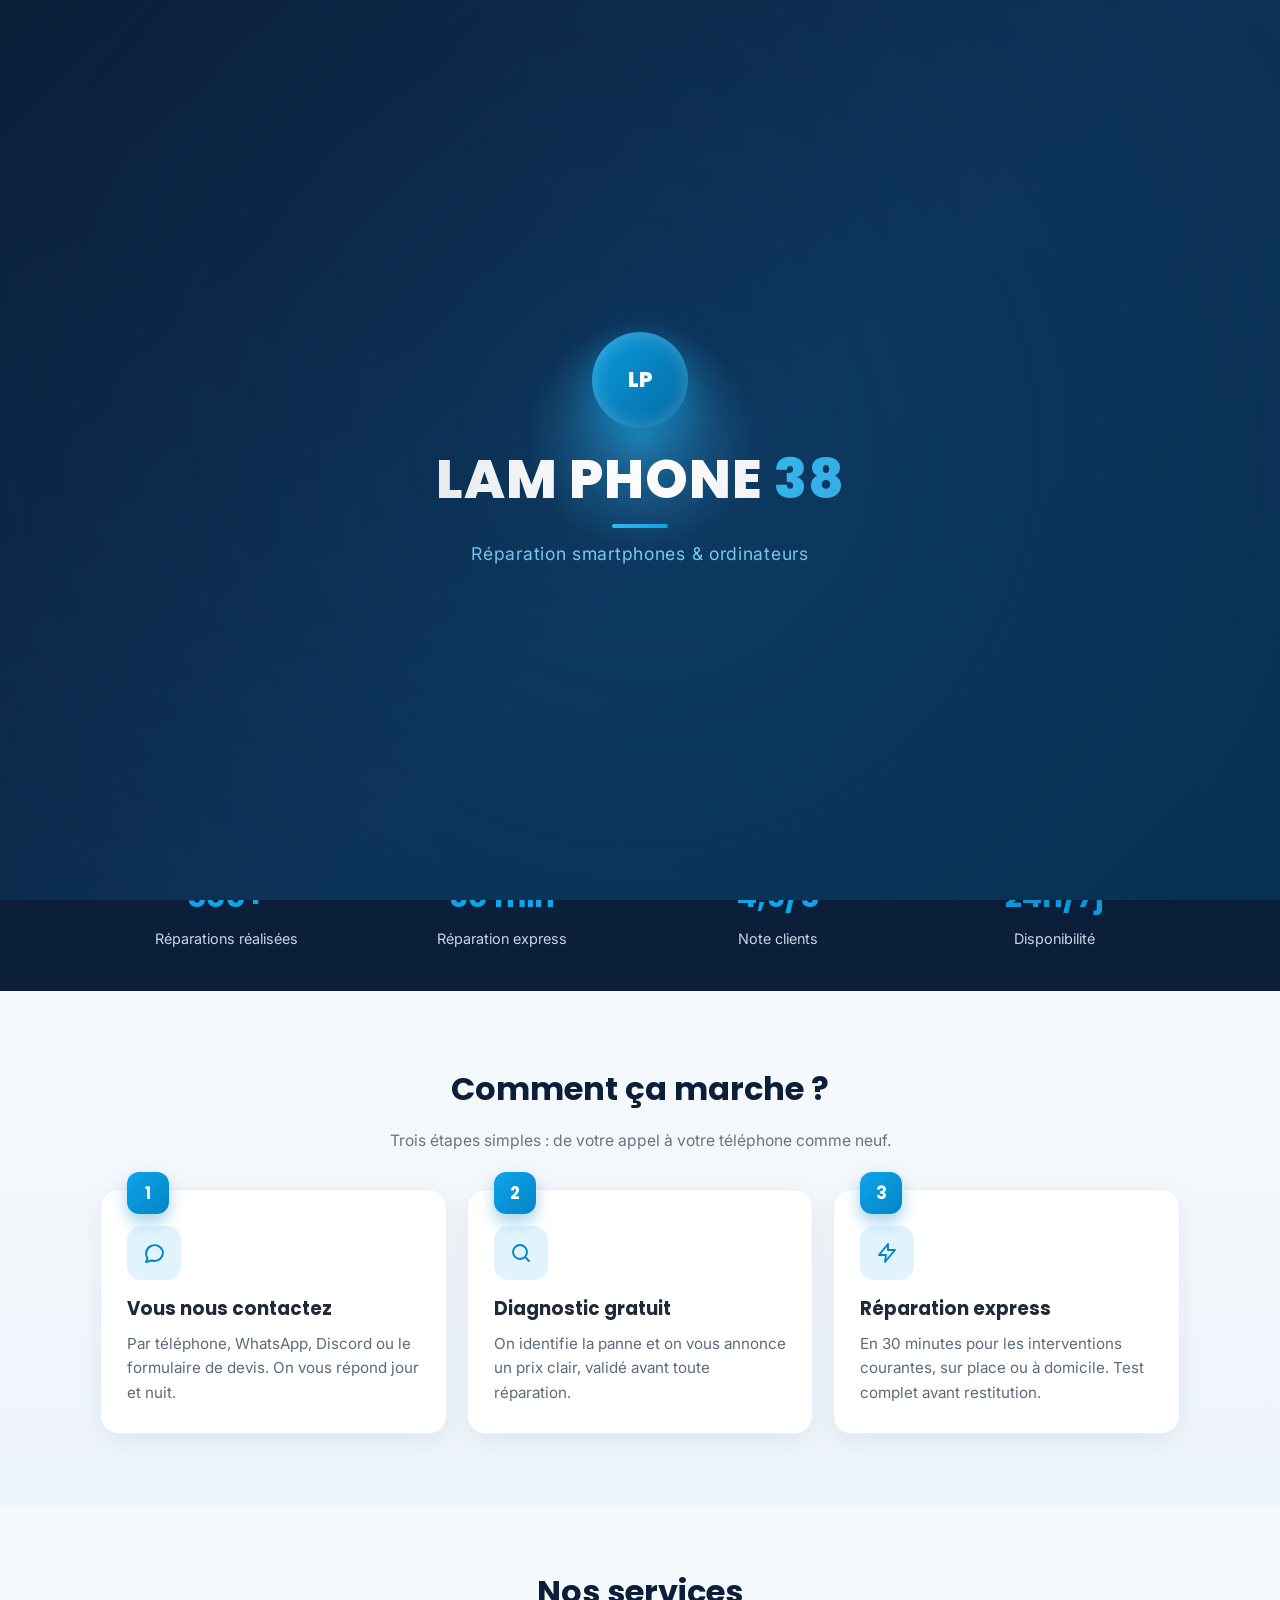
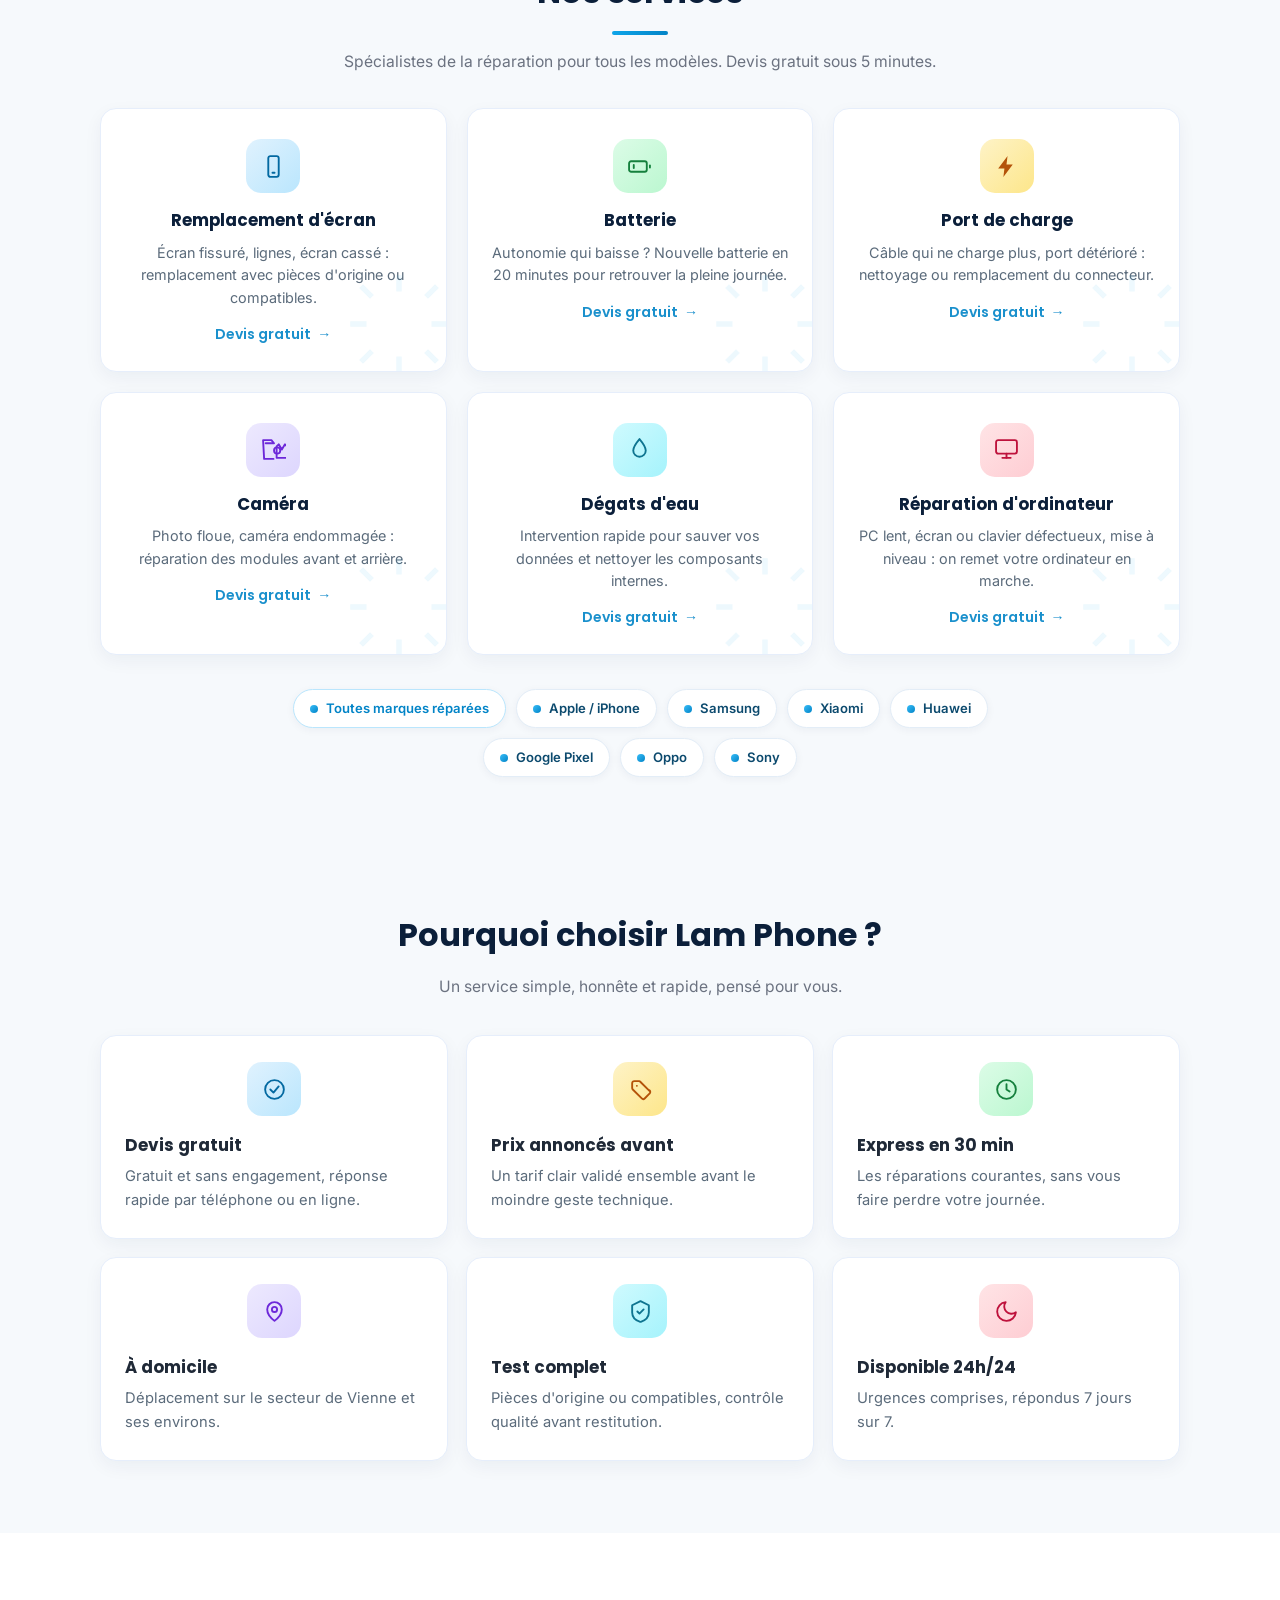
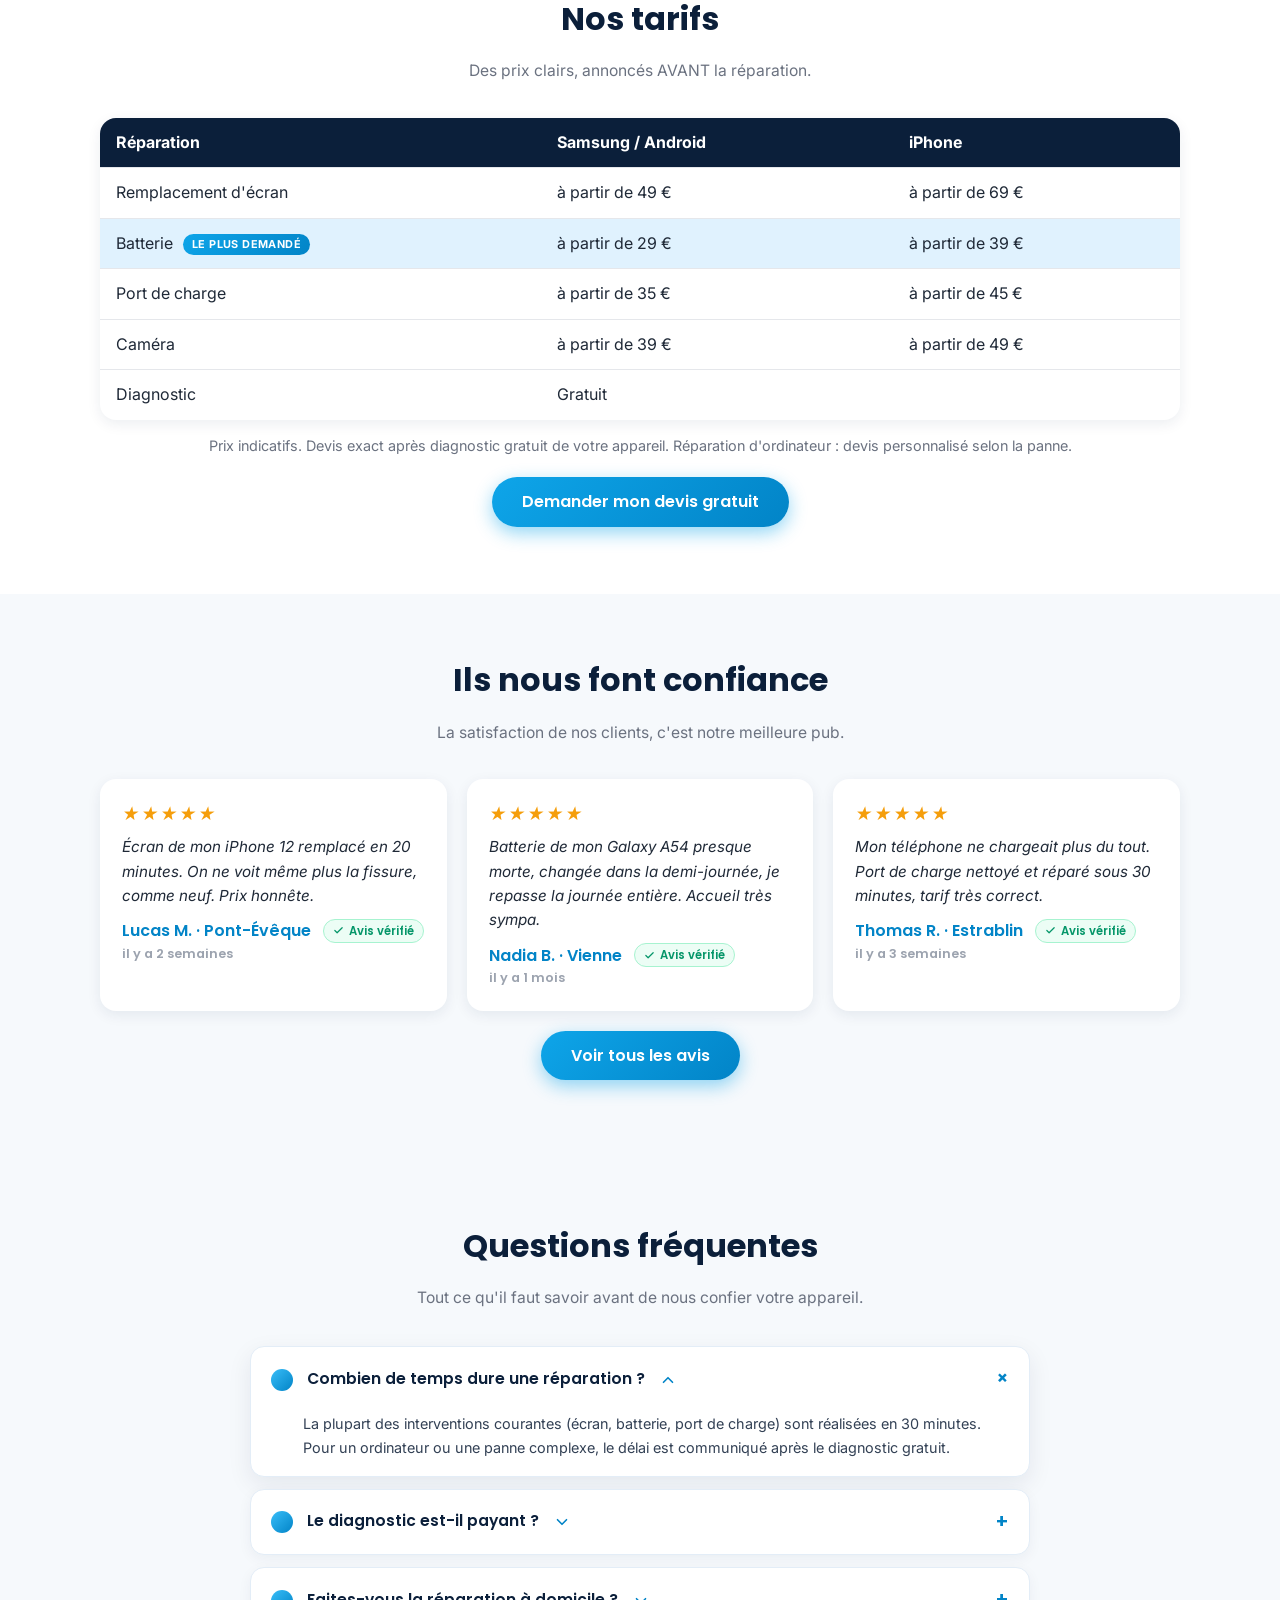
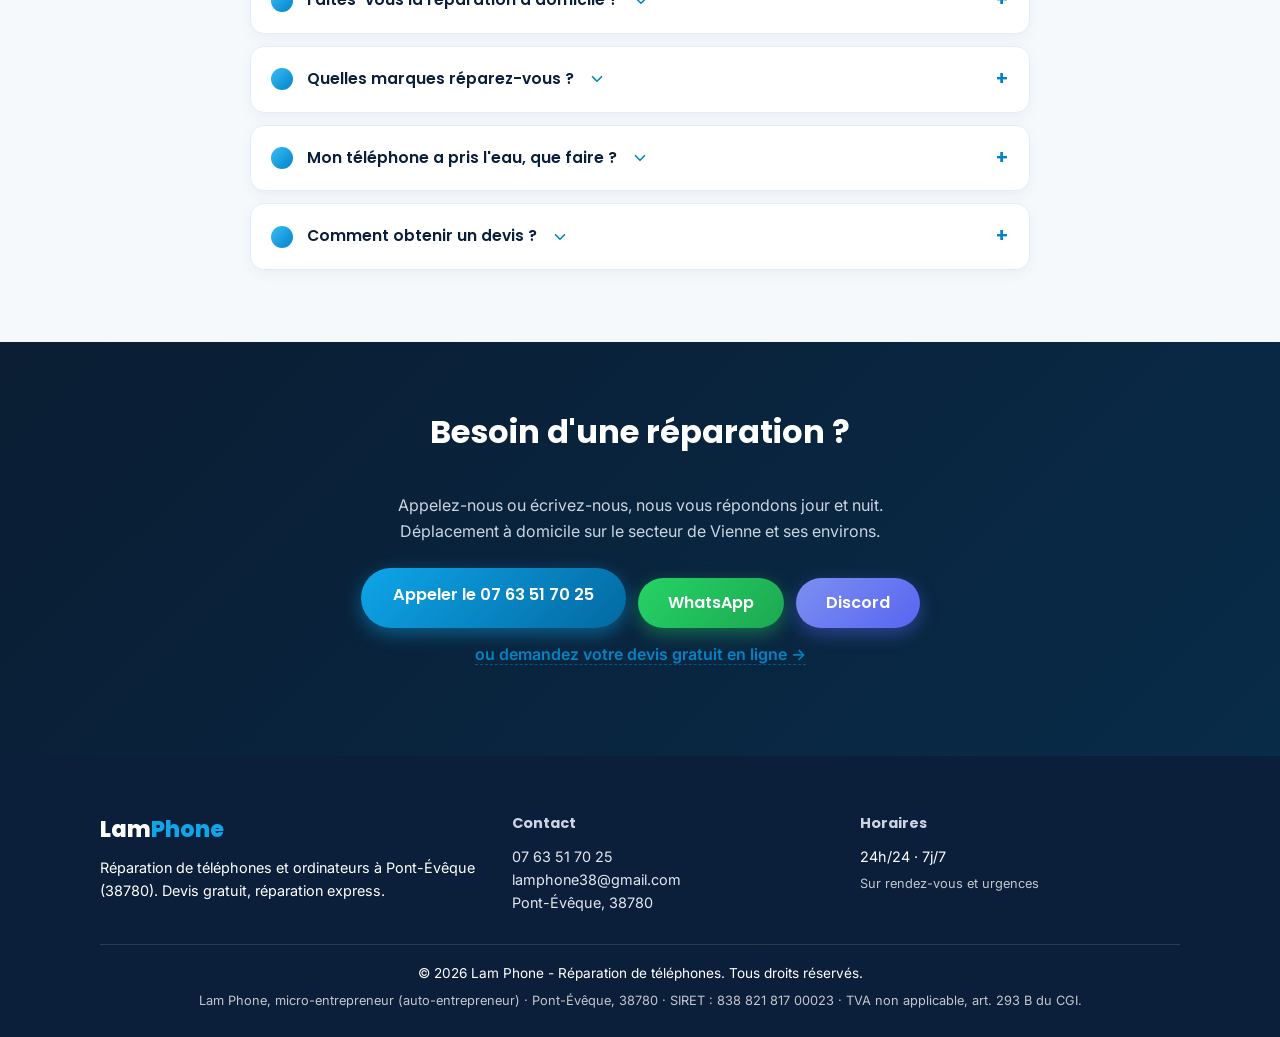
==== commit 201dc3a6: "Accueil : sections Comment ca marche, Pourquoi nous choisir et FAQ" ====
--- a/index.html
+++ b/index.html
@@ -67,6 +67,7 @@
         <a href="index.html#accueil" class="active">Accueil</a>
         <a href="index.html#services">Services</a>
         <a href="index.html#tarifs">Tarifs</a>
+        <a href="index.html#faq">FAQ</a>
         <a href="assistance.html">Assistance</a>
         <a href="devis.html">Devis</a>
         <a href="avis.html">Avis</a>
@@ -80,7 +81,7 @@
       <div class="hero-text">
         <p class="hero-badge">Ouvert 24h/24 · 7j/7 à Pont-Évêque</p>
         <h1>Votre téléphone dans de <span>bonnes mains</span></h1>
-        <p class="hero-sub">Écran fissuré, batterie affaiblie, port de charge capricieux ? Réparation express en 30 minutes, devis gratuit et prix sans surprise.</p>
+        <p class="hero-sub">Écran fissuré, batterie affaiblie, port de charge capricieux ? Réparation express en 30 minutes, devis gratuit et prix sans surprise. Réparation à domicile sur le secteur de Vienne et ses environs.</p>
         <div class="hero-actions">
           <a href="tel:+33763517025" class="btn btn-call">Appeler le 07 63 51 70 25</a>
           <a href="https://wa.me/33763517025?text=Bonjour%20Lam%20Phone%2C%20je%20souhaite%20un%20devis%20pour%20une%20r%C3%A9paration." target="_blank" rel="noopener" class="btn btn-wa">WhatsApp</a>
@@ -96,11 +97,13 @@
           <span><svg viewBox="0 0 24 24" width="14" height="14" fill="none" stroke="currentColor" stroke-width="2.4" stroke-linecap="round" stroke-linejoin="round"><polyline points="20 6 9 17 4 12"/></svg> Diagnostic gratuit</span>
           <span><svg viewBox="0 0 24 24" width="14" height="14" fill="none" stroke="currentColor" stroke-width="2.4" stroke-linecap="round" stroke-linejoin="round"><polyline points="20 6 9 17 4 12"/></svg> Prix annoncé avant</span>
           <span><svg viewBox="0 0 24 24" width="14" height="14" fill="none" stroke="currentColor" stroke-width="2.4" stroke-linecap="round" stroke-linejoin="round"><polyline points="20 6 9 17 4 12"/></svg> Réponse 24h/24</span>
+          <span><svg viewBox="0 0 24 24" width="14" height="14" fill="none" stroke="currentColor" stroke-width="2.4" stroke-linecap="round" stroke-linejoin="round"><path d="M12 21s-7-5.5-7-11a7 7 0 0 1 14 0c0 5.5-7 11-7 11Z"/><circle cx="12" cy="10" r="2.5"/></svg> Domicile · Vienne & environs</span>
           <span><svg viewBox="0 0 24 24" width="14" height="14" fill="none" stroke="currentColor" stroke-width="2.4" stroke-linecap="round" stroke-linejoin="round"><polyline points="20 6 9 17 4 12"/></svg> Test complet avant remise</span>
         </div>
       </div>
 
       <div class="hero-visual">
+        <img src="character-lamphone.svg" alt="Technicien Lam Phone vêtu de noir, casquette et tee-shirt LAMPHONE" class="hero-guy" />
         <div class="phone-mock">
           <div class="phone-notch"></div>
           <div class="phone-screen">
@@ -136,6 +139,33 @@
     </div>
   </section>
 
+  <section class="steps">
+    <div class="container">
+      <h2>Comment ça marche ?</h2>
+      <p class="section-sub">Trois étapes simples : de votre appel à votre téléphone comme neuf.</p>
+      <div class="steps-grid">
+        <div class="step rev">
+          <span class="step-num" aria-hidden="true">1</span>
+          <div class="step-ico"><svg viewBox="0 0 24 24" width="24" height="24" fill="none" stroke="currentColor" stroke-width="1.9" stroke-linecap="round" stroke-linejoin="round"><path d="M21 11.5a8.5 8.5 0 0 1-8.5 8.5c-1 0-2-.2-2.9-.5L4 21l1.5-3.6A8.5 8.5 0 1 1 21 11.5Z"/></svg></div>
+          <h3>Vous nous contactez</h3>
+          <p>Par téléphone, WhatsApp, Discord ou le formulaire de devis. On vous répond jour et nuit.</p>
+        </div>
+        <div class="step rev d1">
+          <span class="step-num" aria-hidden="true">2</span>
+          <div class="step-ico"><svg viewBox="0 0 24 24" width="24" height="24" fill="none" stroke="currentColor" stroke-width="1.9" stroke-linecap="round" stroke-linejoin="round"><circle cx="11" cy="11" r="7"/><path d="m20 20-3.5-3.5"/></svg></div>
+          <h3>Diagnostic gratuit</h3>
+          <p>On identifie la panne et on vous annonce un prix clair, validé avant toute réparation.</p>
+        </div>
+        <div class="step rev d2">
+          <span class="step-num" aria-hidden="true">3</span>
+          <div class="step-ico"><svg viewBox="0 0 24 24" width="24" height="24" fill="none" stroke="currentColor" stroke-width="1.9" stroke-linecap="round" stroke-linejoin="round"><polyline points="13 3 4 14 11 14 10 21 20 9 13 9 13 3"/></svg></div>
+          <h3>Réparation express</h3>
+          <p>En 30 minutes pour les interventions courantes, sur place ou à domicile. Test complet avant restitution.</p>
+        </div>
+      </div>
+    </div>
+  </section>
+
   <section id="services" class="services">
     <div class="container">
       <h2>Nos services</h2>
@@ -205,6 +235,45 @@
         <span>Google Pixel</span>
         <span>Oppo</span>
         <span>Sony</span>
+      </div>
+    </div>
+  </section>
+
+  <section id="pourquoi" class="why">
+    <div class="container">
+      <h2>Pourquoi choisir Lam Phone ?</h2>
+      <p class="section-sub">Un service simple, honnête et rapide, pensé pour vous.</p>
+      <div class="why-grid">
+        <div class="why-item rev">
+          <div class="card-icon tint-1"><svg viewBox="0 0 24 24" width="25" height="25" fill="none" stroke="currentColor" stroke-width="1.8" stroke-linecap="round" stroke-linejoin="round"><circle cx="12" cy="12" r="9"/><polyline points="8 12 11 15 16 9"/></svg></div>
+          <h3>Devis gratuit</h3>
+          <p>Gratuit et sans engagement, réponse rapide par téléphone ou en ligne.</p>
+        </div>
+        <div class="why-item rev d1">
+          <div class="card-icon tint-3"><svg viewBox="0 0 24 24" width="25" height="25" fill="none" stroke="currentColor" stroke-width="1.8" stroke-linecap="round" stroke-linejoin="round"><path d="M20.6 13.4 12 4.8A2 2 0 0 0 10.6 4H6a2 2 0 0 0-2 2v4.6a2 2 0 0 0 .6 1.4l8.6 8.6a2 2 0 0 0 2.8 0l4.6-4.6a2 2 0 0 0 0-3.2Z"/><path d="M8.5 8.5h.01"/></svg></div>
+          <h3>Prix annoncés avant</h3>
+          <p>Un tarif clair validé ensemble avant le moindre geste technique.</p>
+        </div>
+        <div class="why-item rev d2">
+          <div class="card-icon tint-2"><svg viewBox="0 0 24 24" width="25" height="25" fill="none" stroke="currentColor" stroke-width="1.8" stroke-linecap="round" stroke-linejoin="round"><circle cx="12" cy="12" r="9"/><polyline points="12 7 12 12 15 14"/></svg></div>
+          <h3>Express en 30 min</h3>
+          <p>Les réparations courantes, sans vous faire perdre votre journée.</p>
+        </div>
+        <div class="why-item rev d3">
+          <div class="card-icon tint-4"><svg viewBox="0 0 24 24" width="25" height="25" fill="none" stroke="currentColor" stroke-width="1.8" stroke-linecap="round" stroke-linejoin="round"><path d="M12 21s-7-5.5-7-11a7 7 0 0 1 14 0c0 5.5-7 11-7 11Z"/><circle cx="12" cy="10" r="2.5"/></svg></div>
+          <h3>À domicile</h3>
+          <p>Déplacement sur le secteur de Vienne et ses environs.</p>
+        </div>
+        <div class="why-item rev d4">
+          <div class="card-icon tint-5"><svg viewBox="0 0 24 24" width="25" height="25" fill="none" stroke="currentColor" stroke-width="1.8" stroke-linecap="round" stroke-linejoin="round"><path d="M20 13c0 5-3.5 7.5-7.7 9L12 22l-.3-.01C7 20.5 4 18 4 13V6l8-4 8 4Z"/><path d="m9 12 2 2 4-4"/></svg></div>
+          <h3>Test complet</h3>
+          <p>Pièces d'origine ou compatibles, contrôle qualité avant restitution.</p>
+        </div>
+        <div class="why-item rev d5">
+          <div class="card-icon tint-6"><svg viewBox="0 0 24 24" width="25" height="25" fill="none" stroke="currentColor" stroke-width="1.8" stroke-linecap="round" stroke-linejoin="round"><path d="M21 12.8A9 9 0 1 1 11.2 3 7 7 0 0 0 21 12.8Z"/></svg></div>
+          <h3>Disponible 24h/24</h3>
+          <p>Urgences comprises, répondus 7 jours sur 7.</p>
+        </div>
       </div>
     </div>
   </section>
@@ -259,10 +328,43 @@
     </div>
   </section>
 
+  <section id="faq" class="faq">
+    <div class="container">
+      <h2>Questions fréquentes</h2>
+      <p class="section-sub">Tout ce qu'il faut savoir avant de nous confier votre appareil.</p>
+      <div class="faq-list">
+        <details class="faq-item" open>
+          <summary>Combien de temps dure une réparation ?<svg viewBox="0 0 24 24" width="18" height="18" fill="none" stroke="currentColor" stroke-width="2.2" stroke-linecap="round" stroke-linejoin="round"><polyline points="6 9 12 15 18 9"/></svg></summary>
+          <p>La plupart des interventions courantes (écran, batterie, port de charge) sont réalisées en 30 minutes. Pour un ordinateur ou une panne complexe, le délai est communiqué après le diagnostic gratuit.</p>
+        </details>
+        <details class="faq-item">
+          <summary>Le diagnostic est-il payant ?<svg viewBox="0 0 24 24" width="18" height="18" fill="none" stroke="currentColor" stroke-width="2.2" stroke-linecap="round" stroke-linejoin="round"><polyline points="6 9 12 15 18 9"/></svg></summary>
+          <p>Non, le diagnostic est gratuit et sans engagement. Le prix exact est annoncé et validé avant toute réparation.</p>
+        </details>
+        <details class="faq-item">
+          <summary>Faites-vous la réparation à domicile ?<svg viewBox="0 0 24 24" width="18" height="18" fill="none" stroke="currentColor" stroke-width="2.2" stroke-linecap="round" stroke-linejoin="round"><polyline points="6 9 12 15 18 9"/></svg></summary>
+          <p>Oui, nous nous déplaçons sur le secteur de Vienne et ses environs, à votre domicile ou sur votre lieu de travail.</p>
+        </details>
+        <details class="faq-item">
+          <summary>Quelles marques réparez-vous ?<svg viewBox="0 0 24 24" width="18" height="18" fill="none" stroke="currentColor" stroke-width="2.2" stroke-linecap="round" stroke-linejoin="round"><polyline points="6 9 12 15 18 9"/></svg></summary>
+          <p>Toutes les marques : Apple / iPhone, Samsung, Xiaomi, Huawei, Google Pixel, Oppo, Sony… et également les ordinateurs.</p>
+        </details>
+        <details class="faq-item">
+          <summary>Mon téléphone a pris l'eau, que faire ?<svg viewBox="0 0 24 24" width="18" height="18" fill="none" stroke="currentColor" stroke-width="2.2" stroke-linecap="round" stroke-linejoin="round"><polyline points="6 9 12 15 18 9"/></svg></summary>
+          <p>Éteignez-le sans le mettre en charge et contactez-nous le plus vite possible. Plus l'intervention est précoce, plus les chances de sauver l'appareil et vos données sont élevées.</p>
+        </details>
+        <details class="faq-item">
+          <summary>Comment obtenir un devis ?<svg viewBox="0 0 24 24" width="18" height="18" fill="none" stroke="currentColor" stroke-width="2.2" stroke-linecap="round" stroke-linejoin="round"><polyline points="6 9 12 15 18 9"/></svg></summary>
+          <p>Par téléphone, WhatsApp, Discord ou le formulaire de devis en ligne. Réponse rapide et sans engagement.</p>
+        </details>
+      </div>
+    </div>
+  </section>
+
   <section class="cta-band">
     <div class="container">
       <h2>Besoin d'une réparation ?</h2>
-      <p>Appelez-nous ou écrivez-nous, nous vous répondons jour et nuit.</p>
+      <p>Appelez-nous ou écrivez-nous, nous vous répondons jour et nuit.<br>Déplacement à domicile sur le secteur de Vienne et ses environs.</p>
       <div class="hero-actions">
         <a href="tel:+33763517025" class="btn btn-call">Appeler le 07 63 51 70 25</a>
         <a href="https://wa.me/33763517025?text=Bonjour%20Lam%20Phone%2C%20je%20souhaite%20un%20devis%20pour%20une%20r%C3%A9paration." target="_blank" rel="noopener" class="btn btn-wa">WhatsApp</a>
--- a/style.css
+++ b/style.css
@@ -813,8 +813,22 @@
 .hero-visual {
   position: relative;
   display: flex;
+  align-items: center;
   justify-content: center;
   padding: 20px 0 40px;
+}
+
+.hero-guy {
+  z-index: 2;
+  width: clamp(170px, 26vw, 230px);
+  height: auto;
+  margin-right: -34px;
+  animation: floatGuy 6s ease-in-out infinite;
+}
+
+@keyframes floatGuy {
+  0%, 100% { transform: translateY(0); }
+  50% { transform: translateY(-10px); }
 }
 
 .phone-mock {
@@ -1161,6 +1175,11 @@
   .phone-mock {
     width: 210px;
     height: 440px;
+  }
+
+  .hero-guy {
+    width: 150px;
+    margin-right: -24px;
   }
 
   .float-chip.chip-1 {
@@ -2247,4 +2266,188 @@
     max-width: none;
     bottom: 150px;
   }
+}
+
+/* --- Section Comment ça marche --- */
+.steps {
+  background: linear-gradient(180deg, #f6f9fc, #eef5fb);
+  padding: 72px 0;
+}
+
+.steps-grid {
+  display: grid;
+  grid-template-columns: repeat(3, 1fr);
+  gap: 20px;
+  margin-top: 36px;
+}
+
+.step {
+  position: relative;
+  background: #fff;
+  border: 1px solid #e6eefb;
+  border-radius: 18px;
+  padding: 36px 26px 28px;
+  box-shadow: 0 10px 26px rgba(14, 42, 71, 0.07);
+}
+
+.step .step-num {
+  position: absolute;
+  top: -18px;
+  left: 26px;
+  width: 42px;
+  height: 42px;
+  border-radius: 12px;
+  background: linear-gradient(135deg, #0ea5e9, #0284c7);
+  color: #fff;
+  font-family: "Poppins", "Segoe UI", Arial, sans-serif;
+  font-weight: 700;
+  font-size: 1.05rem;
+  display: flex;
+  align-items: center;
+  justify-content: center;
+  box-shadow: 0 8px 16px rgba(2, 132, 199, 0.35);
+}
+
+.step .step-ico {
+  width: 54px;
+  height: 54px;
+  border-radius: 14px;
+  background: rgba(14, 165, 233, 0.12);
+  color: #0284c7;
+  display: flex;
+  align-items: center;
+  justify-content: center;
+  margin-bottom: 14px;
+}
+
+.step h3 {
+  margin: 0 0 8px;
+  font-size: 1.15rem;
+}
+
+.step p {
+  margin: 0;
+  color: #5b6b7b;
+  font-size: 0.95rem;
+  line-height: 1.6;
+}
+
+/* --- Section Pourquoi nous choisir --- */
+.why {
+  padding: 72px 0;
+}
+
+.why-grid {
+  display: grid;
+  grid-template-columns: repeat(3, 1fr);
+  gap: 18px;
+  margin-top: 36px;
+}
+
+.why-item {
+  background: #fff;
+  border: 1px solid #e6eefb;
+  border-radius: 16px;
+  padding: 26px 24px;
+  box-shadow: 0 6px 18px rgba(14, 42, 71, 0.05);
+  transition: transform 0.2s ease, box-shadow 0.2s ease;
+}
+
+.why-item:hover {
+  transform: translateY(-3px);
+  box-shadow: 0 14px 30px rgba(14, 42, 71, 0.1);
+}
+
+.why-item h3 {
+  margin: 16px 0 6px;
+  font-size: 1.05rem;
+}
+
+.why-item p {
+  margin: 0;
+  color: #5b6b7b;
+  font-size: 0.92rem;
+  line-height: 1.6;
+}
+
+/* --- Section FAQ --- */
+.faq {
+  padding: 72px 0;
+}
+
+.faq-list {
+  max-width: 780px;
+  margin: 36px auto 0;
+  display: flex;
+  flex-direction: column;
+  gap: 12px;
+}
+
+.faq-item {
+  background: #fff;
+  border: 1px solid #e6eefb;
+  border-radius: 14px;
+  box-shadow: 0 4px 14px rgba(14, 42, 71, 0.05);
+  overflow: hidden;
+}
+
+.faq-item summary {
+  list-style: none;
+  cursor: pointer;
+  display: flex;
+  align-items: center;
+  justify-content: space-between;
+  gap: 14px;
+  padding: 17px 20px;
+  font-family: "Poppins", "Segoe UI", Arial, sans-serif;
+  font-weight: 600;
+  font-size: 0.97rem;
+  color: #0b1f3a;
+}
+
+.faq-item summary::-webkit-details-marker {
+  display: none;
+}
+
+.faq-item summary svg {
+  flex: none;
+  color: #0284c7;
+  transition: transform 0.22s ease;
+}
+
+.faq-item[open] summary svg {
+  transform: rotate(180deg);
+}
+
+.faq-item p {
+  margin: 0;
+  padding: 0 20px 20px;
+  color: #5b6b7b;
+  font-size: 0.95rem;
+  line-height: 1.65;
+}
+
+/* --- Responsive nouvelles sections --- */
+@media (max-width: 768px) {
+  .steps-grid,
+  .why-grid {
+    grid-template-columns: 1fr;
+  }
+
+  .steps,
+  .why,
+  .faq {
+    padding: 52px 0;
+  }
+
+  .step .step-num {
+    left: 50%;
+    transform: translateX(-50%);
+  }
+}
+
+@media (min-width: 769px) and (max-width: 1024px) {
+  .why-grid {
+    grid-template-columns: repeat(2, 1fr);
+  }
 }
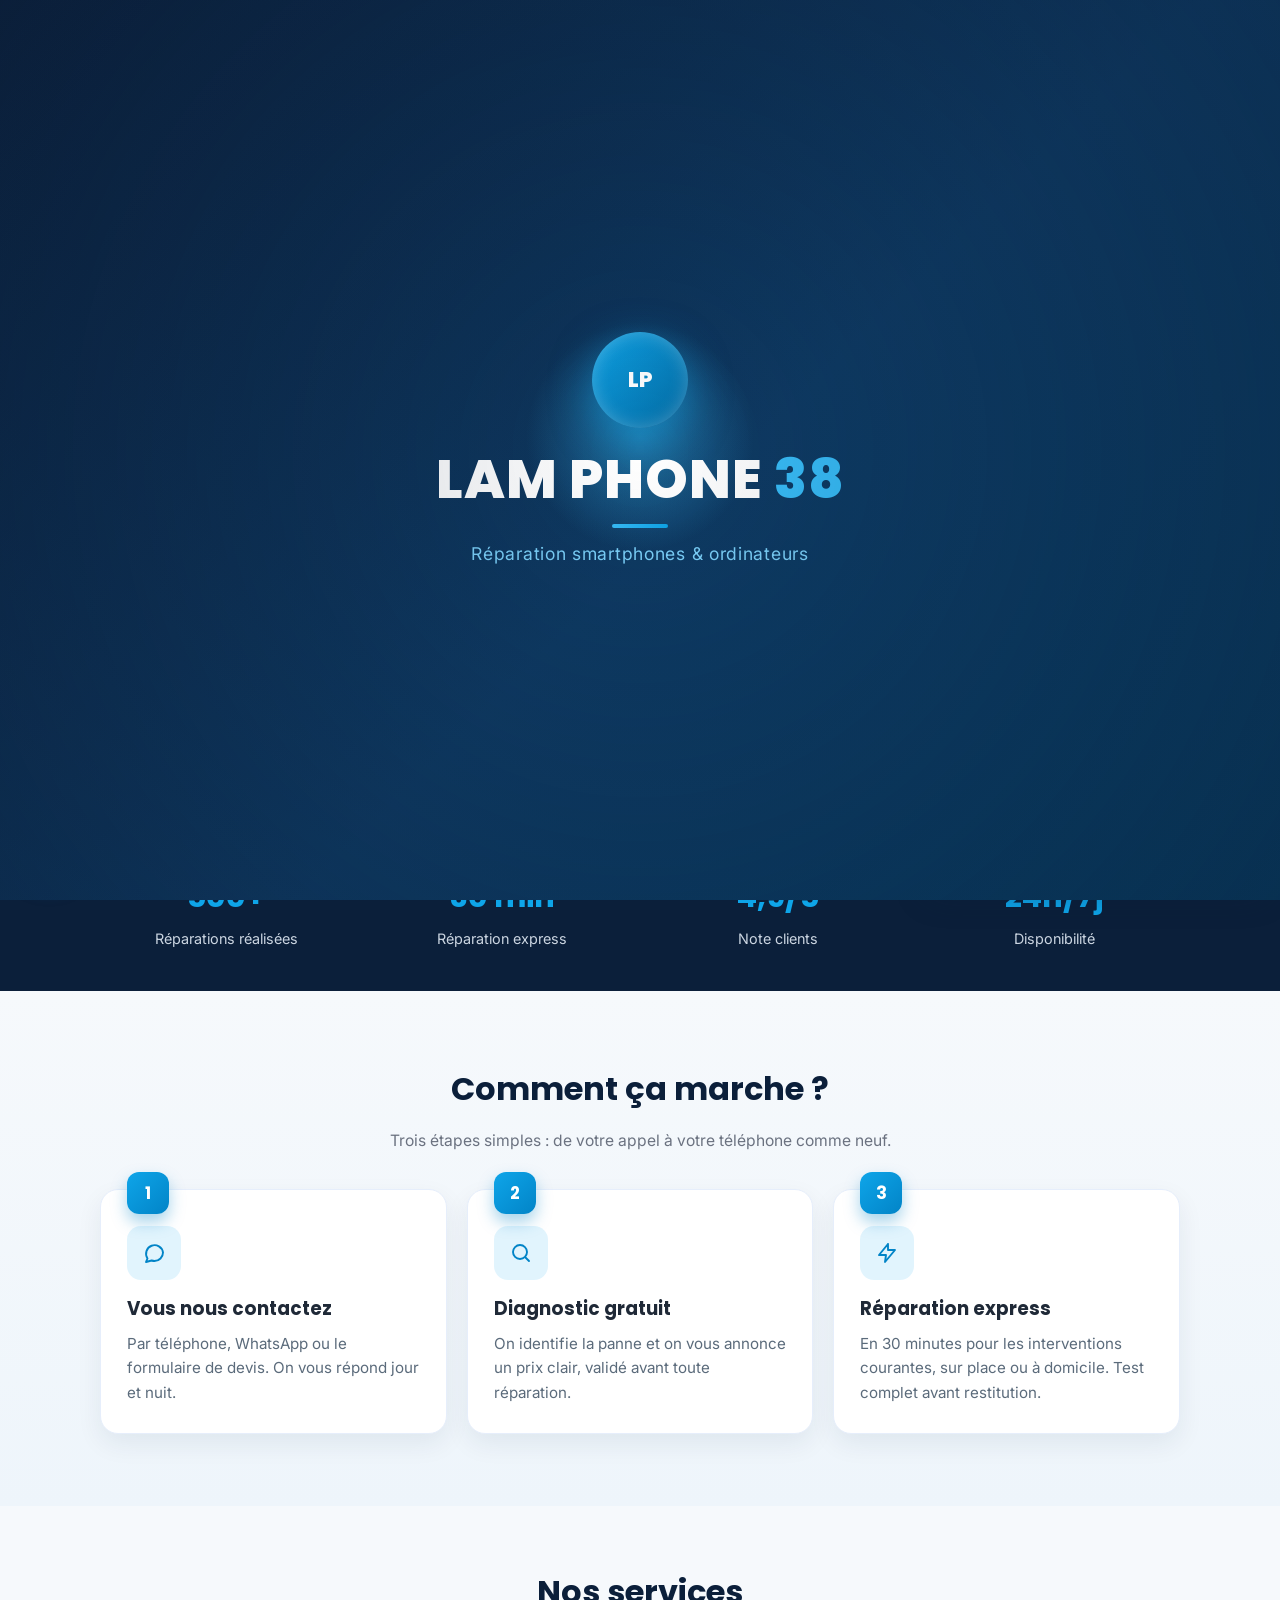
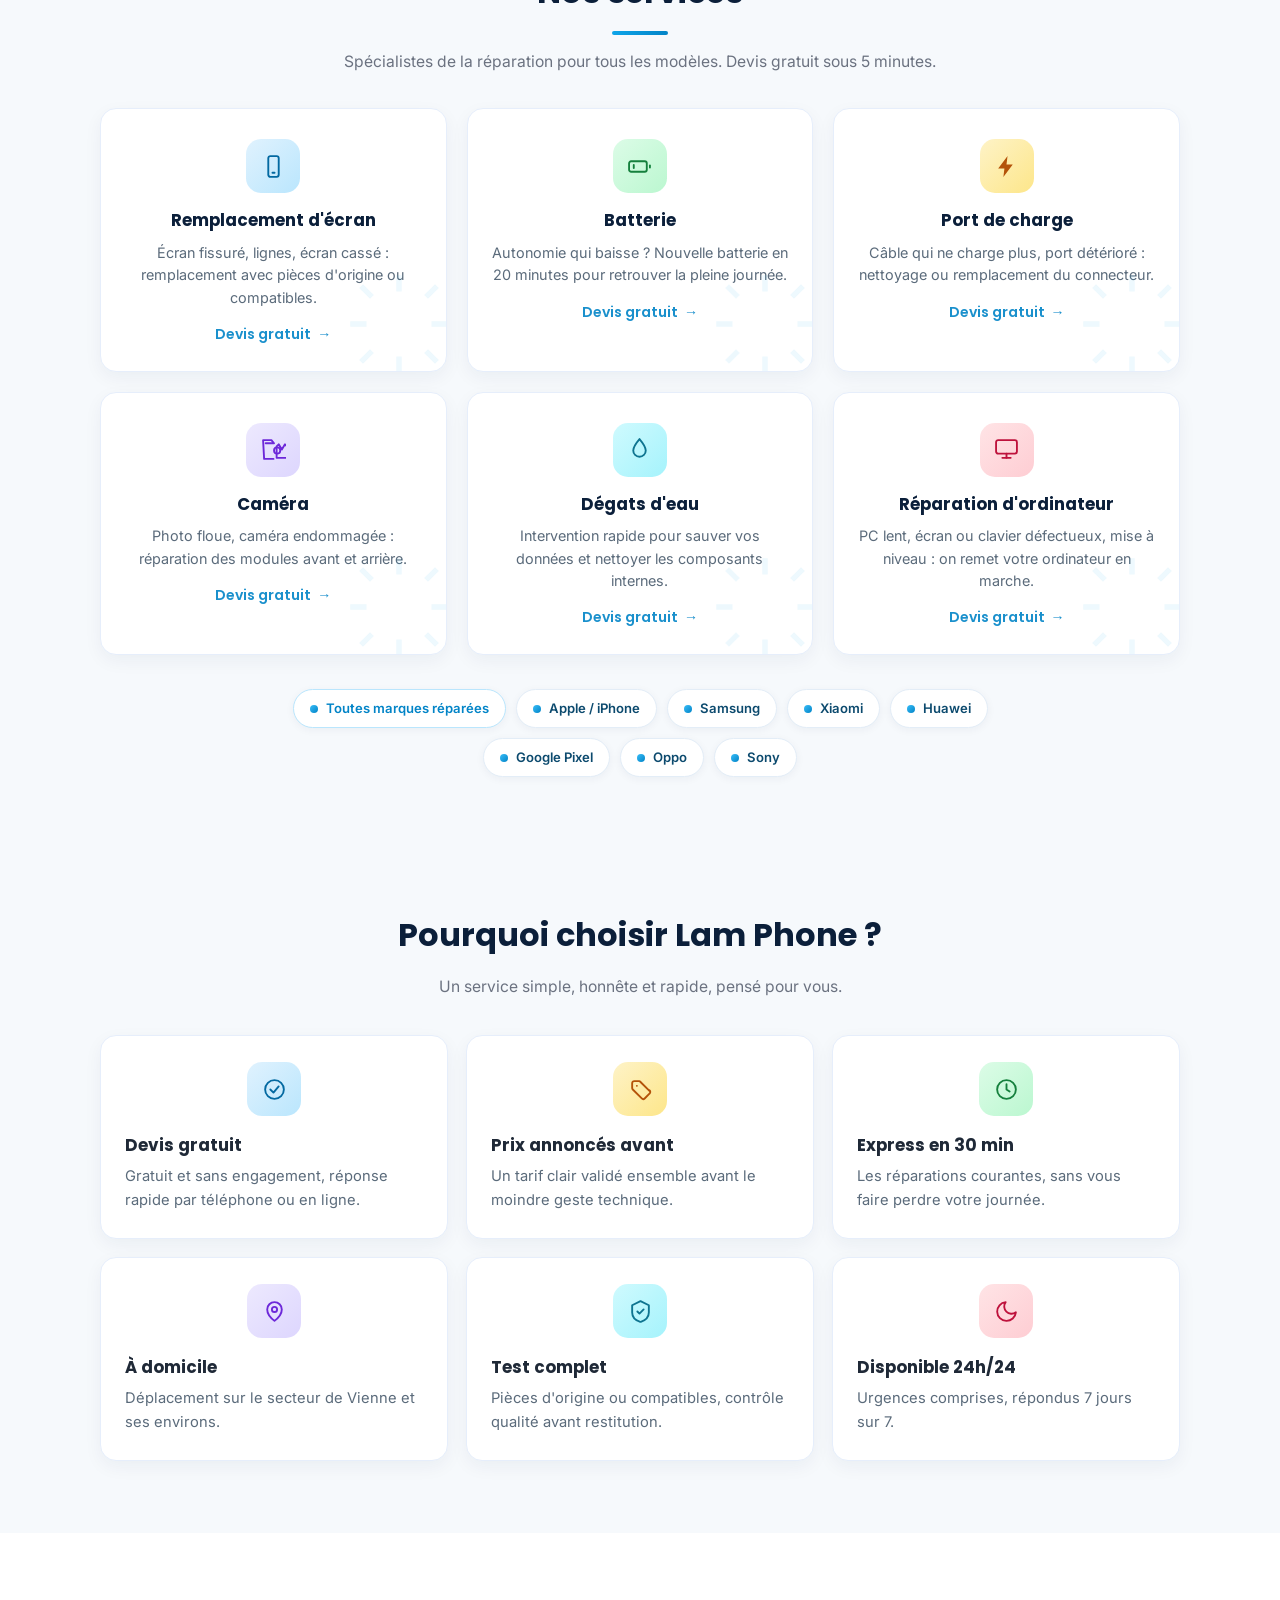
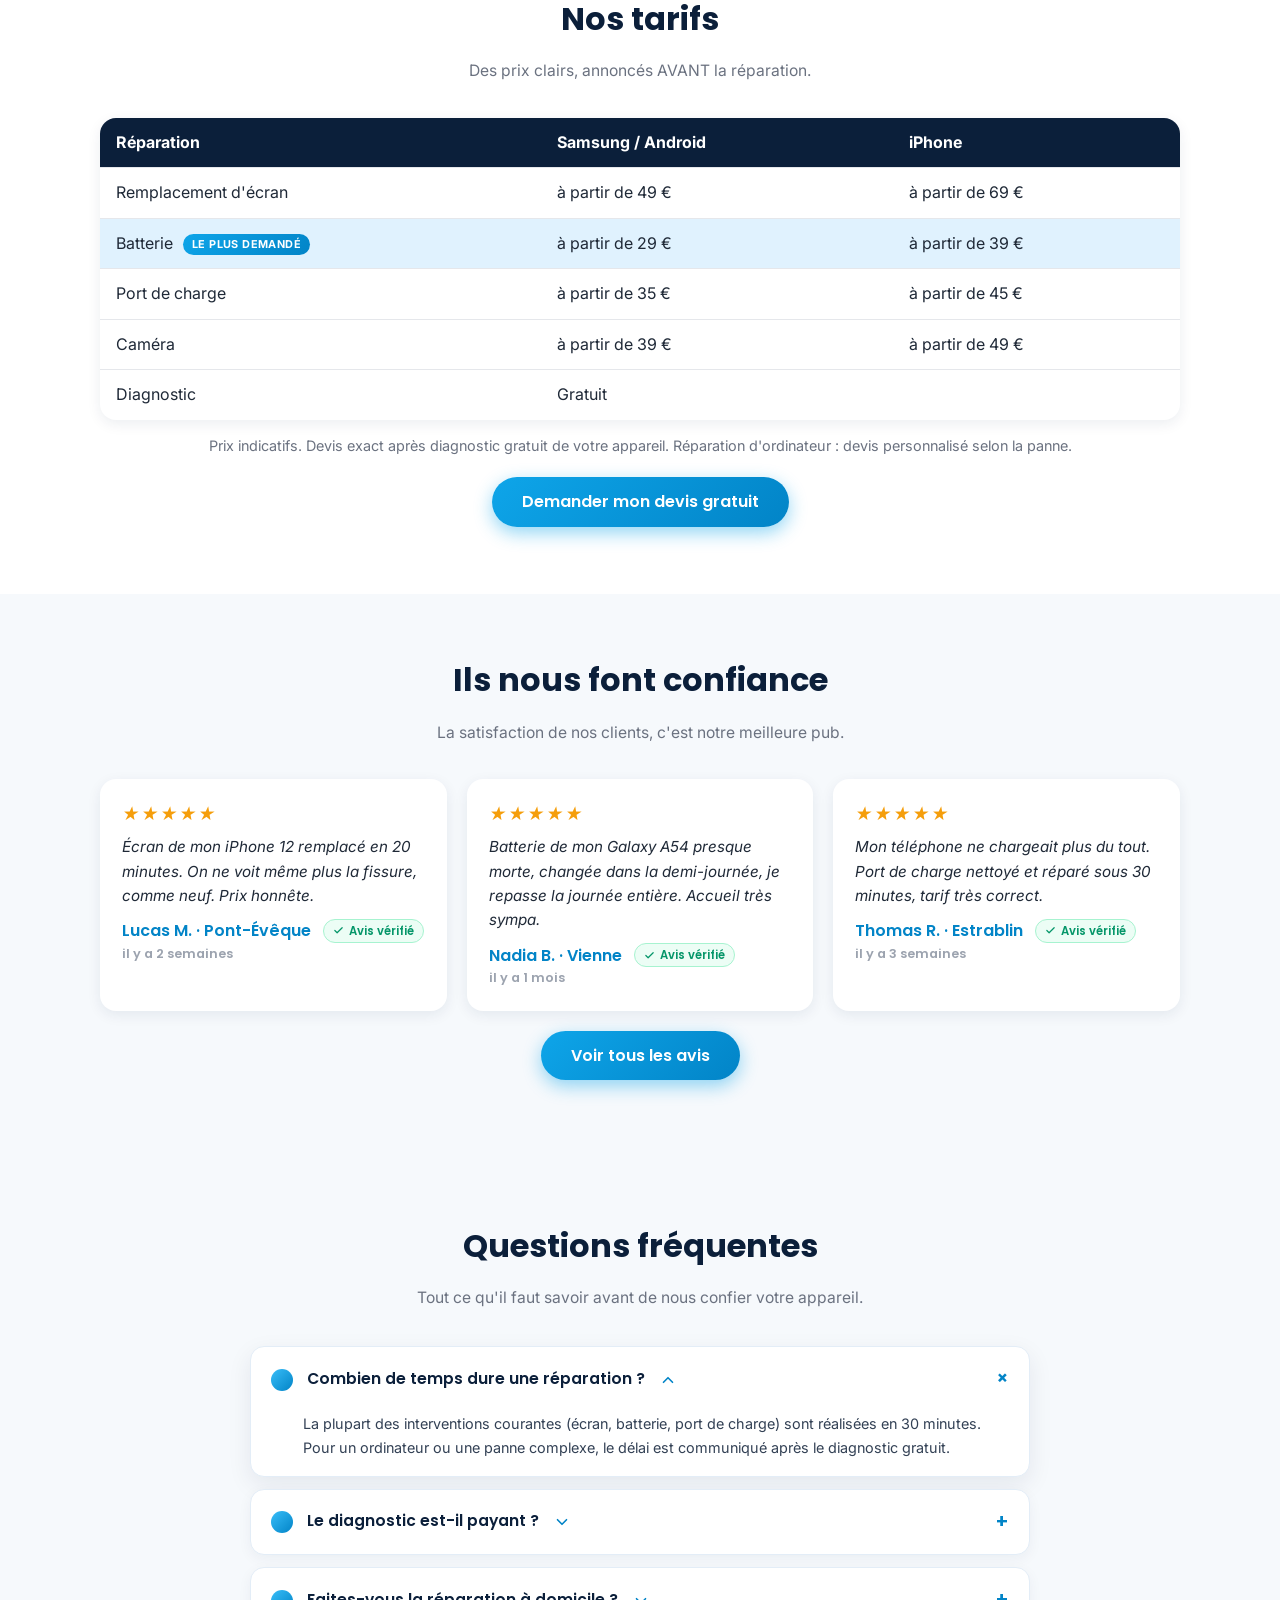
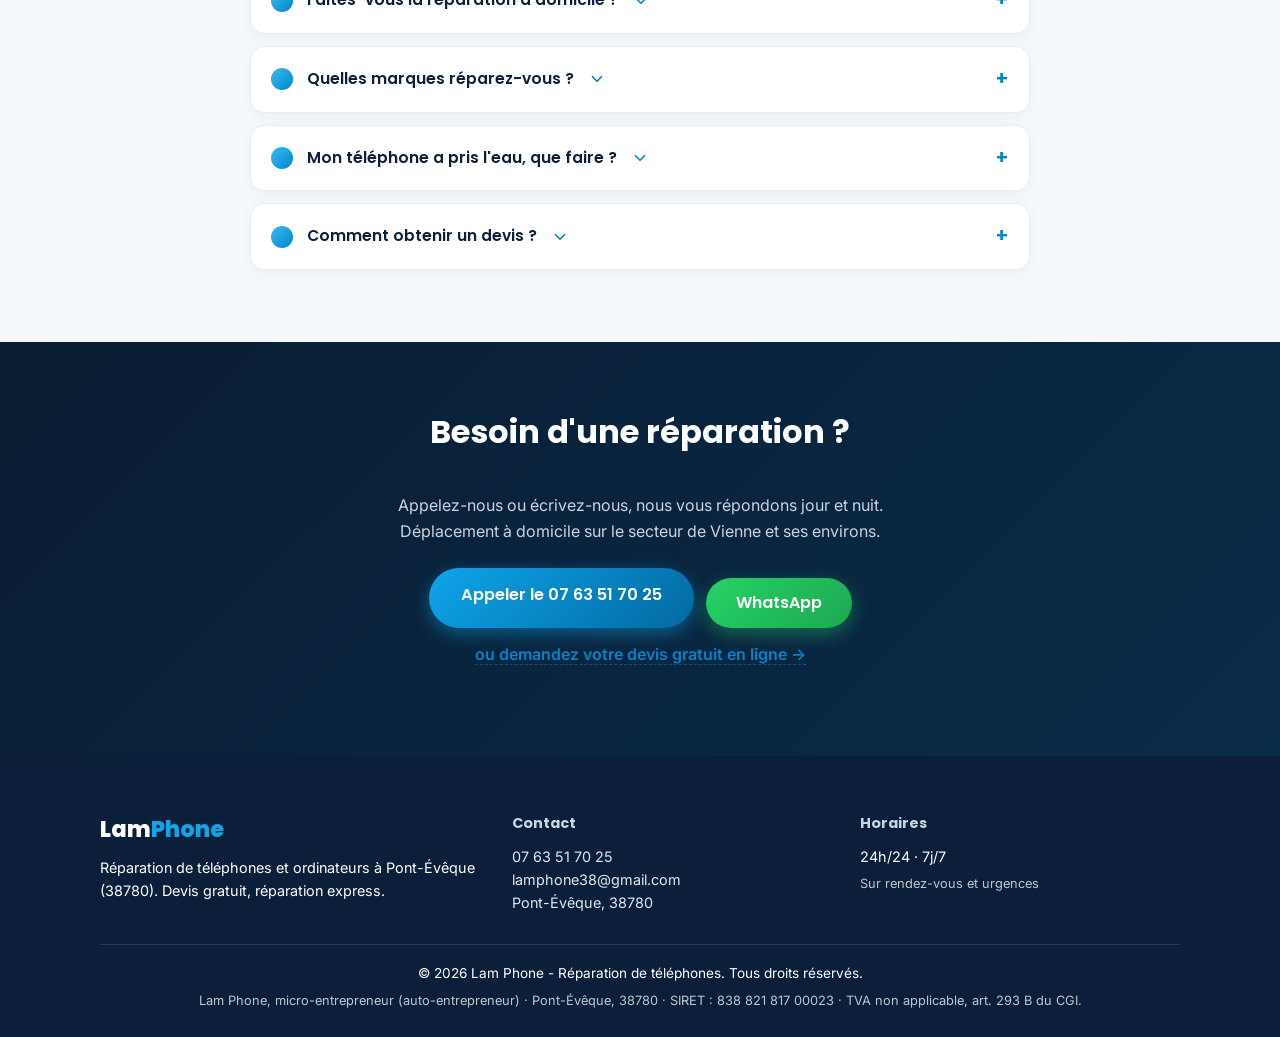
==== commit 0b1cf705: "Accueil : personnage realiste credibile ; retrait total de Discord (boutons et barres)" ====
--- a/index.html
+++ b/index.html
@@ -85,10 +85,9 @@
         <div class="hero-actions">
           <a href="tel:+33763517025" class="btn btn-call">Appeler le 07 63 51 70 25</a>
           <a href="https://wa.me/33763517025?text=Bonjour%20Lam%20Phone%2C%20je%20souhaite%20un%20devis%20pour%20une%20r%C3%A9paration." target="_blank" rel="noopener" class="btn btn-wa">WhatsApp</a>
-          <a href="https://discord.gg/y59atuJXy" target="_blank" rel="noopener" class="btn btn-discord">Discord</a>
-        </div>
-        <p class="hero-devis"><a href="devis.html">ou demandez votre devis gratuit en ligne →</a></p>
-        <div class="hero-trust">
+</div>
+      <p class="hero-devis"><a href="devis.html">ou demandez votre devis gratuit en ligne →</a></p>
+      <div class="hero-trust">
           <span><svg viewBox="0 0 24 24" width="16" height="16" fill="none" stroke="currentColor" stroke-width="2" stroke-linecap="round" stroke-linejoin="round"><polyline points="20 6 9 17 4 12"/></svg> Devis gratuit</span>
           <span><svg viewBox="0 0 24 24" width="16" height="16" fill="none" stroke="currentColor" stroke-width="2" stroke-linecap="round" stroke-linejoin="round"><polyline points="20 6 9 17 4 12"/></svg> 30 min chrono</span>
           <a class="link-plain" href="avis.html"><svg viewBox="0 0 24 24" width="16" height="16" fill="none" stroke="currentColor" stroke-width="2" stroke-linecap="round" stroke-linejoin="round"><polyline points="20 6 9 17 4 12"/></svg> Note 4,9/5</a>
@@ -148,7 +147,7 @@
           <span class="step-num" aria-hidden="true">1</span>
           <div class="step-ico"><svg viewBox="0 0 24 24" width="24" height="24" fill="none" stroke="currentColor" stroke-width="1.9" stroke-linecap="round" stroke-linejoin="round"><path d="M21 11.5a8.5 8.5 0 0 1-8.5 8.5c-1 0-2-.2-2.9-.5L4 21l1.5-3.6A8.5 8.5 0 1 1 21 11.5Z"/></svg></div>
           <h3>Vous nous contactez</h3>
-          <p>Par téléphone, WhatsApp, Discord ou le formulaire de devis. On vous répond jour et nuit.</p>
+          <p>Par téléphone, WhatsApp ou le formulaire de devis. On vous répond jour et nuit.</p>
         </div>
         <div class="step rev d1">
           <span class="step-num" aria-hidden="true">2</span>
@@ -355,7 +354,7 @@
         </details>
         <details class="faq-item">
           <summary>Comment obtenir un devis ?<svg viewBox="0 0 24 24" width="18" height="18" fill="none" stroke="currentColor" stroke-width="2.2" stroke-linecap="round" stroke-linejoin="round"><polyline points="6 9 12 15 18 9"/></svg></summary>
-          <p>Par téléphone, WhatsApp, Discord ou le formulaire de devis en ligne. Réponse rapide et sans engagement.</p>
+          <p>Par téléphone, WhatsApp ou le formulaire de devis en ligne. Réponse rapide et sans engagement.</p>
         </details>
       </div>
     </div>
@@ -368,8 +367,7 @@
       <div class="hero-actions">
         <a href="tel:+33763517025" class="btn btn-call">Appeler le 07 63 51 70 25</a>
         <a href="https://wa.me/33763517025?text=Bonjour%20Lam%20Phone%2C%20je%20souhaite%20un%20devis%20pour%20une%20r%C3%A9paration." target="_blank" rel="noopener" class="btn btn-wa">WhatsApp</a>
-        <a href="https://discord.gg/y59atuJXy" target="_blank" rel="noopener" class="btn btn-discord">Discord</a>
-      </div>
+        </div>
       <p class="hero-devis"><a href="devis.html">ou demandez votre devis gratuit en ligne →</a></p>
     </div>
   </section>
@@ -401,7 +399,6 @@
   <div class="cta-bar">
     <a href="tel:+33763517025" class="cta-bar-call">Appeler maintenant</a>
     <a href="https://wa.me/33763517025?text=Bonjour%20Lam%20Phone%2C%20je%20souhaite%20un%20devis%20pour%20une%20r%C3%A9paration." target="_blank" rel="noopener" class="cta-bar-wa">WhatsApp</a>
-    <a href="https://discord.gg/y59atuJXy" target="_blank" rel="noopener" class="cta-bar-discord">Discord</a>
   </div>
 
   <a class="whatsapp" href="https://wa.me/33763517025?text=Bonjour%20Lam%20Phone%2C%20je%20souhaite%20un%20devis%20pour%20une%20r%C3%A9paration." target="_blank" rel="noopener" aria-label="Contacter sur WhatsApp">
--- a/style.css
+++ b/style.css
@@ -614,11 +614,6 @@
   box-shadow: inset 0 0 0 2px rgba(234, 67, 53, 0.35);
 }
 
-.contact-card .card-icon.ic-discord {
-  color: #5865f2;
-  box-shadow: inset 0 0 0 2px rgba(88, 101, 242, 0.35);
-}
-
 .contact-label {
   font-family: "Poppins", "Segoe UI", Arial, sans-serif;
   font-weight: 700;
@@ -683,12 +678,6 @@
 .btn-wa {
   background: linear-gradient(135deg, #25d366, #1da851);
   box-shadow: 0 6px 18px rgba(37, 211, 102, 0.4);
-  margin-top: 10px;
-}
-
-.btn-discord {
-  background: linear-gradient(135deg, #7c8ff0, #5865f2);
-  box-shadow: 0 6px 18px rgba(88, 101, 242, 0.45);
   margin-top: 10px;
 }
 
@@ -1325,7 +1314,7 @@
 @media (max-width: 768px) {
   .cta-bar {
     display: grid;
-    grid-template-columns: 1.25fr 1fr 1fr;
+    grid-template-columns: 1.25fr 1fr;
     gap: 8px;
     position: fixed;
     left: 0;
@@ -1355,11 +1344,6 @@
 
   .cta-bar-wa {
     background: #25d366;
-    color: #fff;
-  }
-
-  .cta-bar-discord {
-    background: #5865f2;
     color: #fff;
   }
 
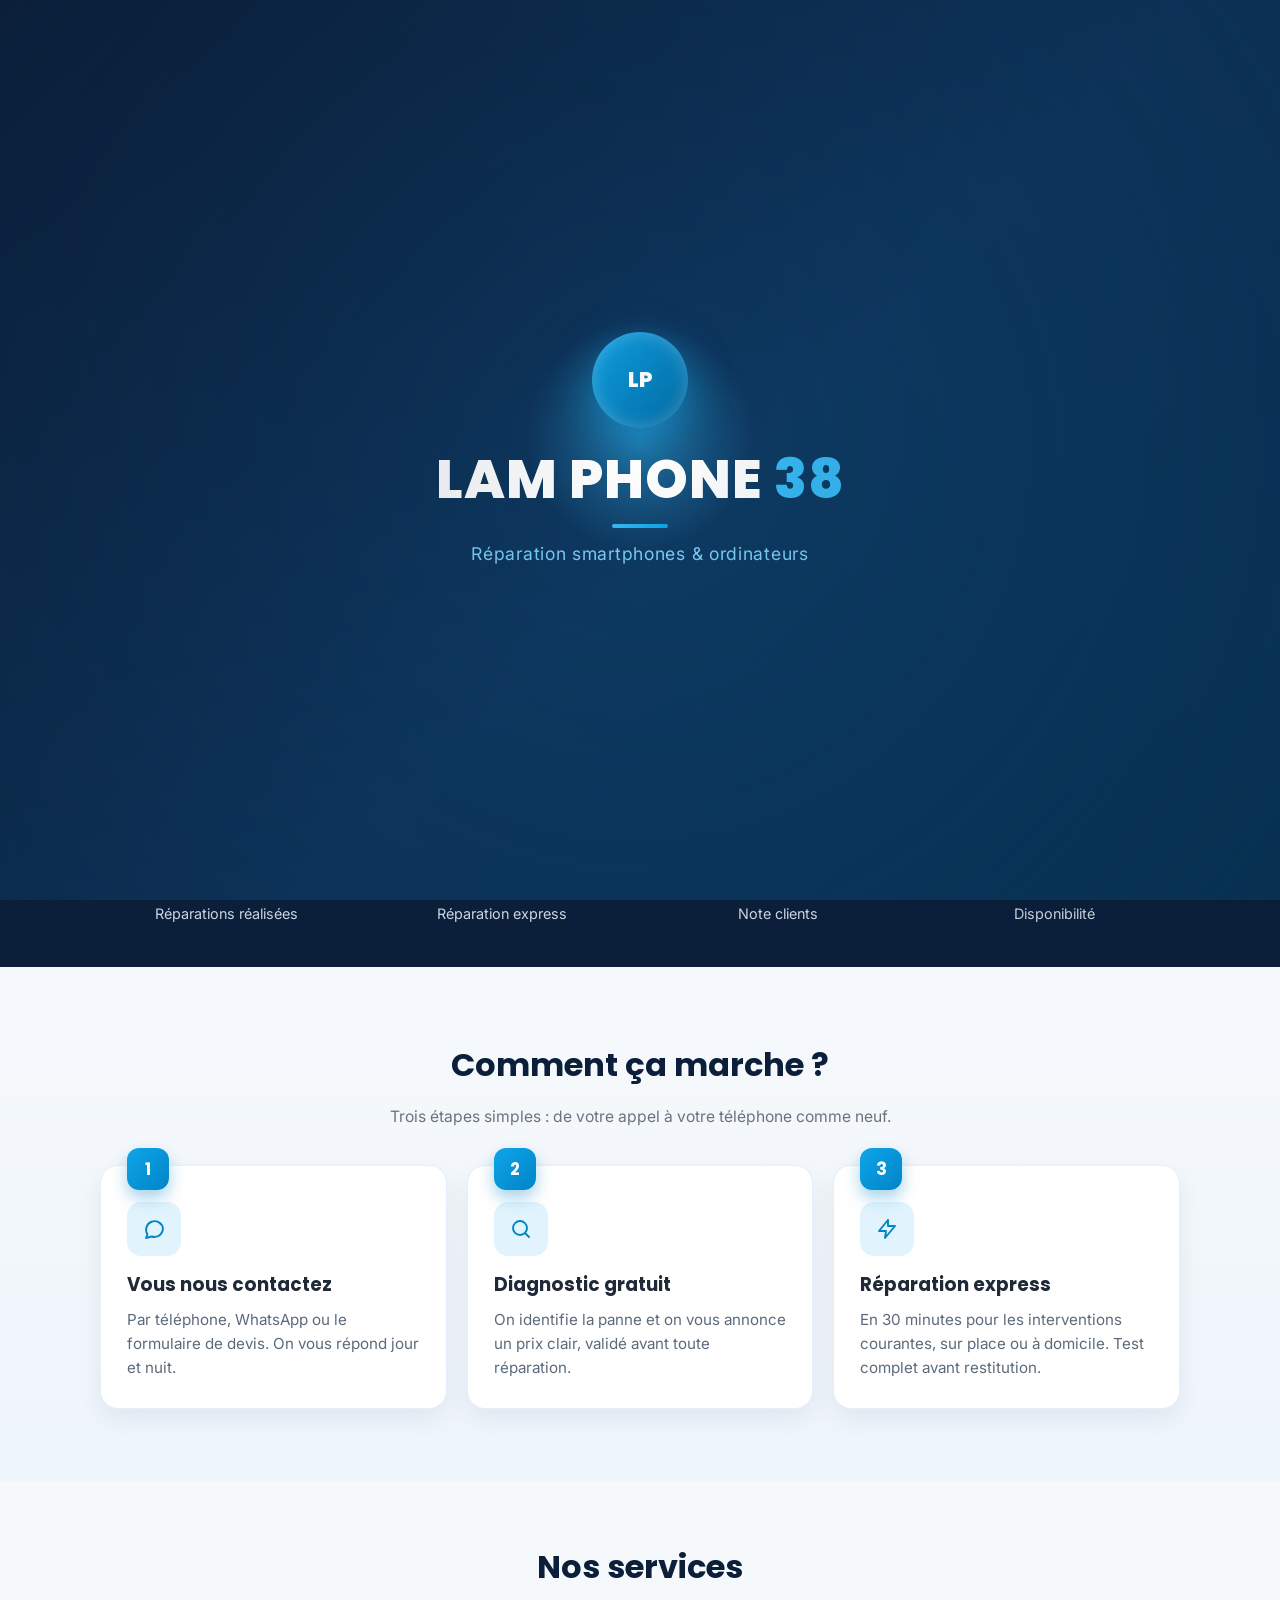
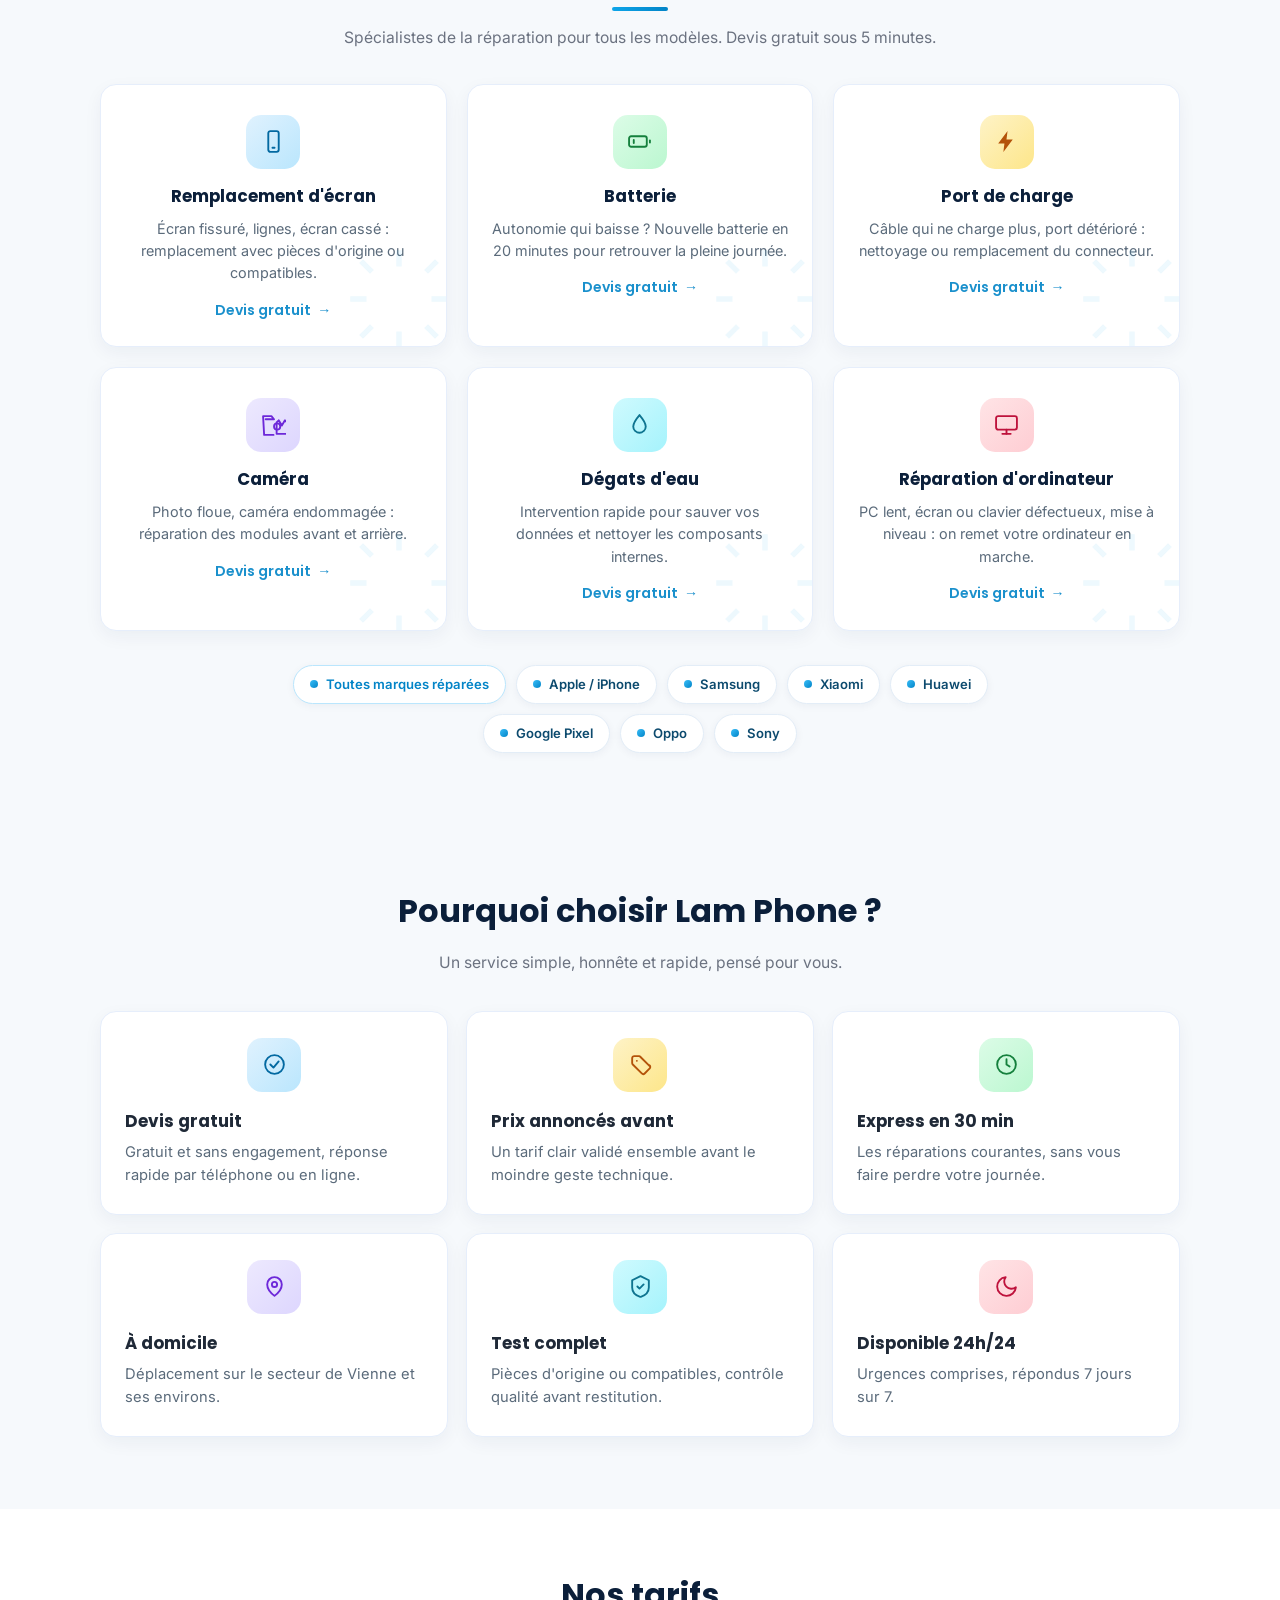
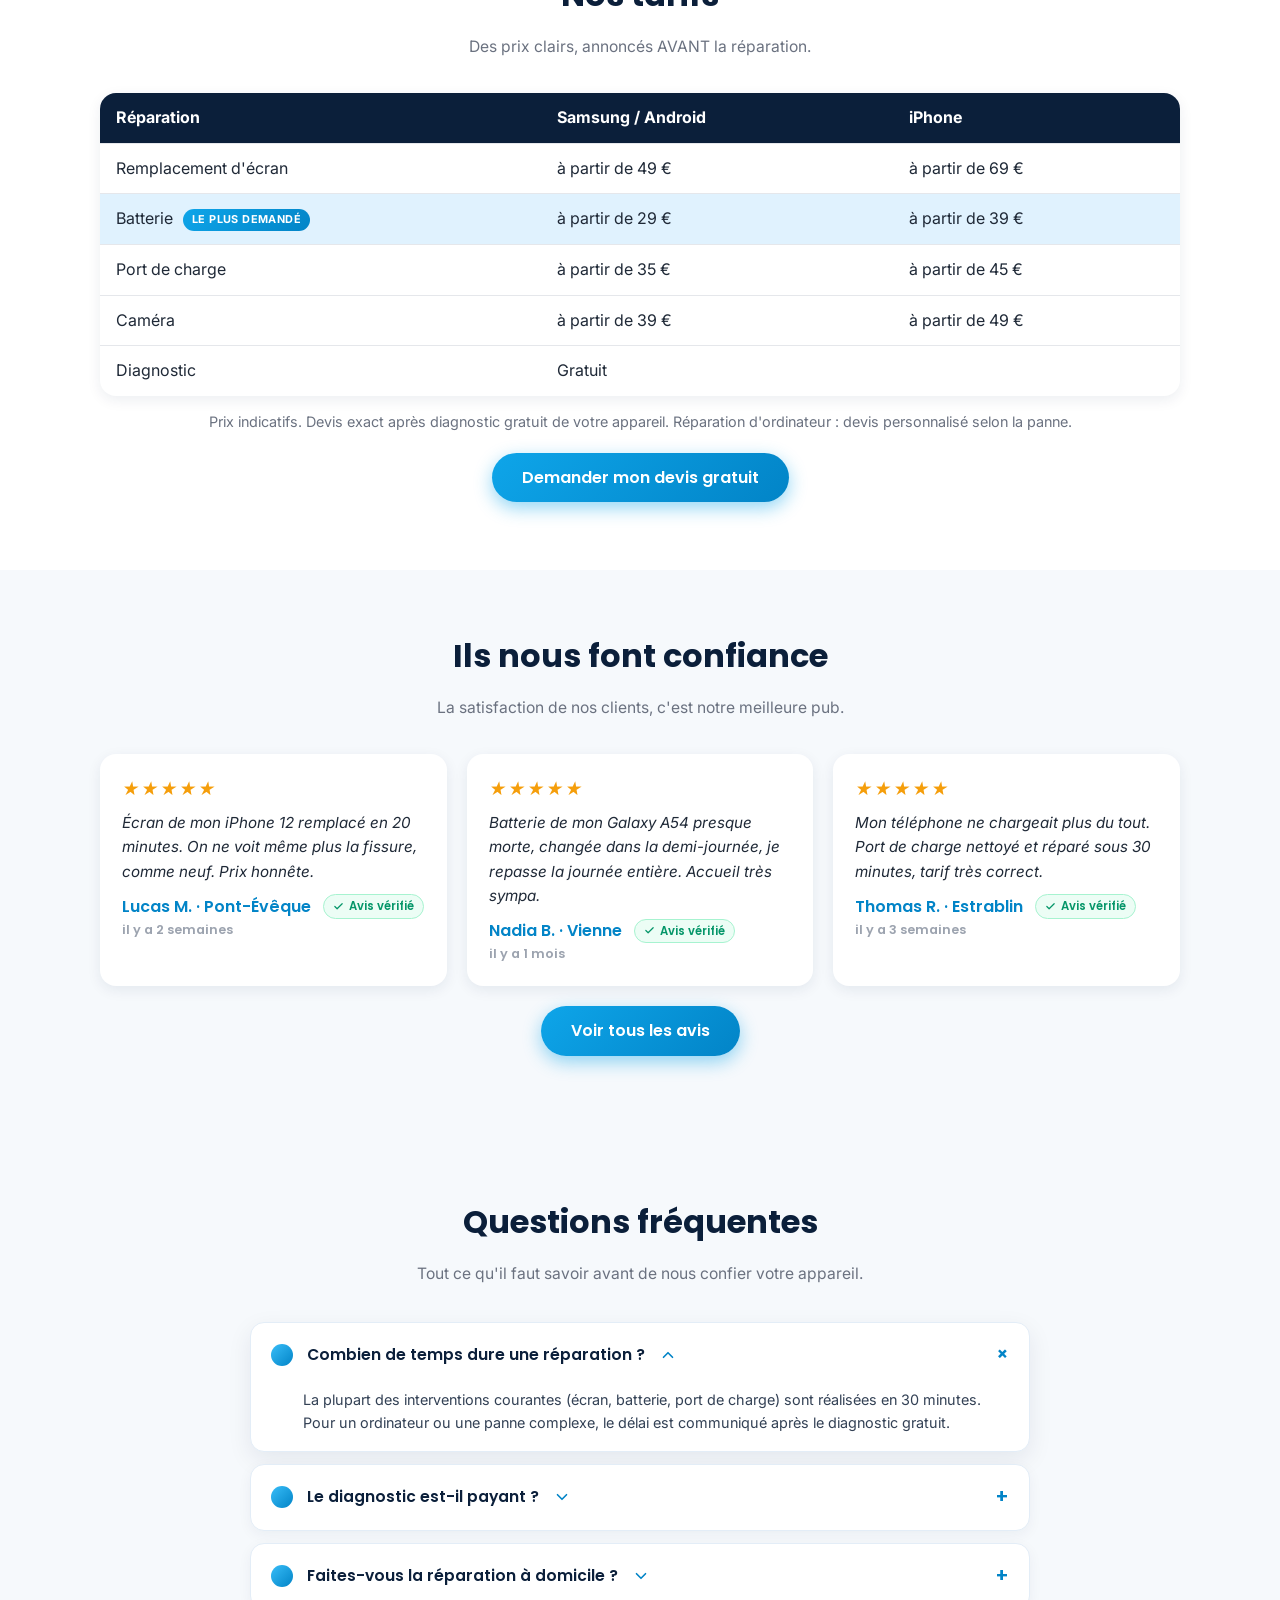
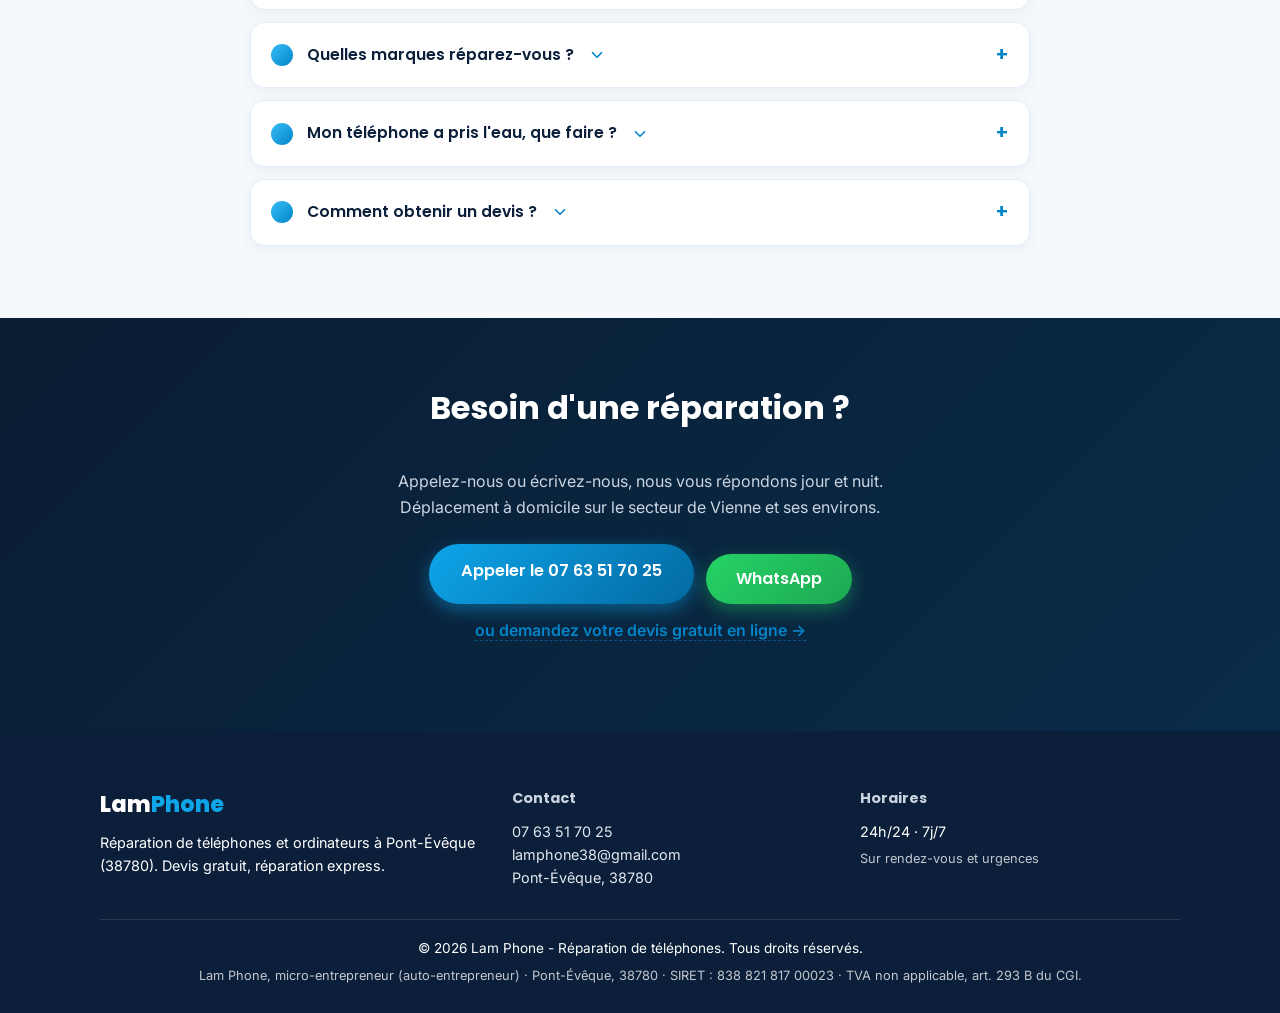
==== commit 07c76c74: "Accueil : photo en visuel principal du hero (remplace personnage et mockup)" ====
--- a/index.html
+++ b/index.html
@@ -85,7 +85,7 @@
         <div class="hero-actions">
           <a href="tel:+33763517025" class="btn btn-call">Appeler le 07 63 51 70 25</a>
           <a href="https://wa.me/33763517025?text=Bonjour%20Lam%20Phone%2C%20je%20souhaite%20un%20devis%20pour%20une%20r%C3%A9paration." target="_blank" rel="noopener" class="btn btn-wa">WhatsApp</a>
-</div>
+      </div>
       <p class="hero-devis"><a href="devis.html">ou demandez votre devis gratuit en ligne →</a></p>
       <div class="hero-trust">
           <span><svg viewBox="0 0 24 24" width="16" height="16" fill="none" stroke="currentColor" stroke-width="2" stroke-linecap="round" stroke-linejoin="round"><polyline points="20 6 9 17 4 12"/></svg> Devis gratuit</span>
@@ -102,26 +102,9 @@
       </div>
 
       <div class="hero-visual">
-        <img src="character-lamphone.svg" alt="Technicien Lam Phone vêtu de noir, casquette et tee-shirt LAMPHONE" class="hero-guy" />
-        <div class="phone-mock">
-          <div class="phone-notch"></div>
-          <div class="phone-screen">
-            <div class="scr-top"><span>09:41</span><span></span></div>
-            <div class="srcline">
-              <span class="srcline-icon green"><svg viewBox="0 0 24 24" width="18" height="18" fill="none" stroke="currentColor" stroke-width="2.2" stroke-linecap="round" stroke-linejoin="round"><rect x="1" y="6" width="18" height="12" rx="2"/><line x1="23" y1="11" x2="23" y2="13"/><line x1="5" y1="10" x2="5" y2="14"/></svg></span>
-              <div><strong>Batterie</strong><br><span>Remplacée à 100%</span></div>
-            </div>
-            <div class="srcline">
-              <span class="srcline-icon blue"><svg viewBox="0 0 24 24" width="18" height="18" fill="none" stroke="currentColor" stroke-width="2.2" stroke-linecap="round" stroke-linejoin="round"><rect x="7" y="2" width="10" height="20" rx="2"/><line x1="11" y1="18" x2="13" y2="18"/></svg></span>
-              <div><strong>Écran</strong><br><span>Comme neuf</span></div>
-            </div>
-            <div class="srcline">
-              <span class="srcline-icon amber"><svg viewBox="0 0 24 24" width="18" height="18" fill="none" stroke="currentColor" stroke-width="2.2" stroke-linecap="round" stroke-linejoin="round"><polyline points="20 6 9 17 4 12"/></svg></span>
-              <div><strong>Vérifié</strong><br><span>Test complet OK</span></div>
-            </div>
-            <div class="scr-cta">Lam Phone</div>
-          </div>
-          <div class="phone-shadow"></div>
+        <div class="hero-photo-frame">
+          <img src="photo-accueil.jpg" alt="Lam Phone - réparation de téléphones et ordinateurs à Pont-Évêque" class="hero-photo" />
+          <span class="hero-photo-badge"><svg viewBox="0 0 24 24" width="14" height="14" fill="none" stroke="currentColor" stroke-width="2.2" stroke-linecap="round" stroke-linejoin="round"><path d="M12 21s-7-5.5-7-11a7 7 0 0 1 14 0c0 5.5-7 11-7 11Z"/><circle cx="12" cy="10" r="2.5"/></svg> Pont-Évêque (38780)</span>
         </div>
         <div class="float-chip chip-1"><svg viewBox="0 0 24 24" width="16" height="16" fill="none" stroke="#22c55e" stroke-width="2.4" stroke-linecap="round" stroke-linejoin="round"><circle cx="12" cy="12" r="9"/><polyline points="8 12 11 15 16 9"/></svg> Réparation en 30 min</div>
         <a class="float-chip chip-2" href="avis.html" aria-label="Voir les avis clients (4,9/5 · 52 avis)"><svg viewBox="0 0 24 24" width="16" height="16" fill="currentColor" color="#f59e0b"><path d="M12 2l3 6.6 7.2.7-5.4 4.9 1.5 7L12 17.8l-6.3 3.4 1.5-7L1.8 9.3l7.2-.7L12 2Z"/></svg> 4,9/5 · 52 avis</a>
--- a/style.css
+++ b/style.css
@@ -807,119 +807,46 @@
   padding: 20px 0 40px;
 }
 
-.hero-guy {
-  z-index: 2;
-  width: clamp(170px, 26vw, 230px);
-  height: auto;
-  margin-right: -34px;
-  animation: floatGuy 6s ease-in-out infinite;
-}
-
-@keyframes floatGuy {
-  0%, 100% { transform: translateY(0); }
-  50% { transform: translateY(-10px); }
-}
-
-.phone-mock {
+.hero-photo-frame {
   position: relative;
   z-index: 2;
-  width: 250px;
-  height: 520px;
-  background: linear-gradient(160deg, #334155, #0f172a);
-  border-radius: 42px;
+  width: min(340px, 78vw);
   padding: 12px;
-  box-shadow: 0 30px 70px rgba(0, 0, 0, 0.45);
-  animation: floatPhone 6s ease-in-out infinite;
-}
-
-@keyframes floatPhone {
+  border-radius: 28px;
+  background: linear-gradient(160deg, rgba(255, 255, 255, 0.92), rgba(224, 238, 251, 0.8));
+  box-shadow: 0 30px 70px rgba(14, 42, 71, 0.28);
+  animation: floatPhoto 6s ease-in-out infinite;
+}
+
+.hero-photo {
+  display: block;
+  width: 100%;
+  aspect-ratio: 4 / 5;
+  object-fit: cover;
+  border-radius: 20px;
+  background: #0b1f3a;
+}
+
+.hero-photo-badge {
+  position: absolute;
+  left: 26px;
+  bottom: 26px;
+  z-index: 2;
+  display: inline-flex;
+  align-items: center;
+  gap: 7px;
+  background: rgba(11, 31, 58, 0.85);
+  color: #fff;
+  border-radius: 999px;
+  padding: 8px 14px;
+  font-size: 0.8rem;
+  font-weight: 600;
+  font-family: "Poppins", "Segoe UI", Arial, sans-serif;
+}
+
+@keyframes floatPhoto {
   0%, 100% { transform: translateY(0); }
-  50% { transform: translateY(-14px); }
-}
-
-.phone-notch {
-  position: absolute;
-  top: 18px;
-  left: 50%;
-  transform: translateX(-50%);
-  width: 110px;
-  height: 24px;
-  background: #0f172a;
-  border-radius: 0 0 16px 16px;
-  z-index: 3;
-}
-
-.phone-screen {
-  height: 100%;
-  border-radius: 32px;
-  background: linear-gradient(180deg, #0b1e38, #0e2a47);
-  overflow: hidden;
-  padding: 46px 18px 18px;
-  display: flex;
-  flex-direction: column;
-  gap: 12px;
-}
-
-.scr-top {
-  display: flex;
-  justify-content: space-between;
-  color: #64748b;
-  font-size: 0.75rem;
-  margin-bottom: 8px;
-}
-
-.srcline {
-  background: rgba(255, 255, 255, 0.06);
-  border: 1px solid rgba(255, 255, 255, 0.09);
-  border-radius: 14px;
-  padding: 12px;
-  display: flex;
-  align-items: center;
-  gap: 12px;
-  color: #e2e8f0;
-  font-size: 0.82rem;
-}
-
-.srcline strong {
-  color: #fff;
-}
-
-.srcline-icon {
-  width: 40px;
-  height: 40px;
-  border-radius: 12px;
-  display: flex;
-  align-items: center;
-  justify-content: center;
-  flex-shrink: 0;
-}
-
-.srcline-icon.green { background: rgba(34, 197, 94, 0.25); color: #4ade80; }
-.srcline-icon.blue { background: rgba(56, 189, 248, 0.25); color: #38bdf8; }
-.srcline-icon.amber { background: rgba(245, 158, 11, 0.25); color: #fbbf24; }
-
-.scr-cta {
-  margin-top: auto;
-  text-align: center;
-  background: linear-gradient(135deg, var(--accent), var(--accent-dark));
-  color: #fff;
-  font-family: "Poppins", "Segoe UI", Arial, sans-serif;
-  font-weight: 700;
-  padding: 10px;
-  border-radius: 12px;
-}
-
-.phone-shadow {
-  position: absolute;
-  left: 50%;
-  transform: translateX(-50%);
-  bottom: 8px;
-  width: 180px;
-  height: 30px;
-  background: rgba(0, 0, 0, 0.35);
-  filter: blur(16px);
-  border-radius: 50%;
-  z-index: 1;
+  50% { transform: translateY(-12px); }
 }
 
 .float-chip {
@@ -1161,14 +1088,9 @@
     justify-content: center;
   }
 
-  .phone-mock {
-    width: 210px;
-    height: 440px;
-  }
-
-  .hero-guy {
-    width: 150px;
-    margin-right: -24px;
+  .hero-photo-frame {
+    width: min(300px, 86vw);
+    padding: 10px;
   }
 
   .float-chip.chip-1 {
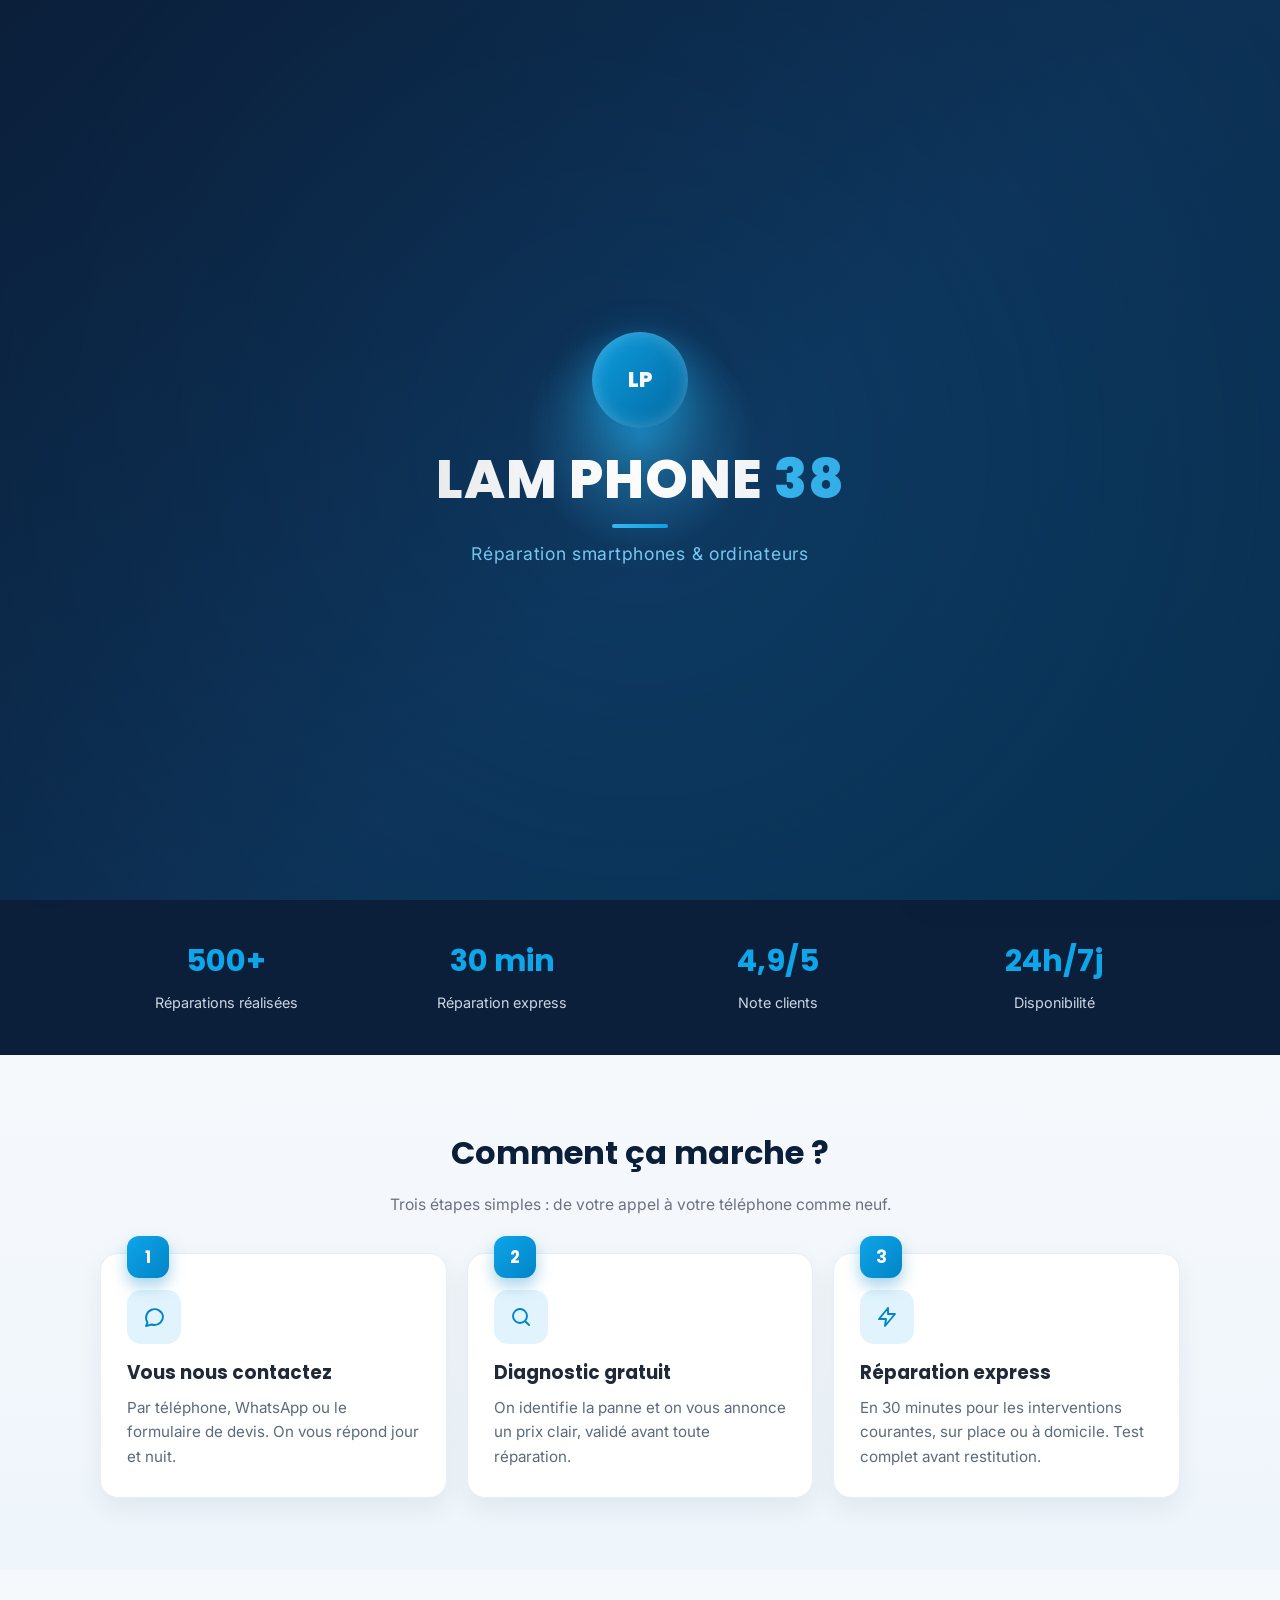
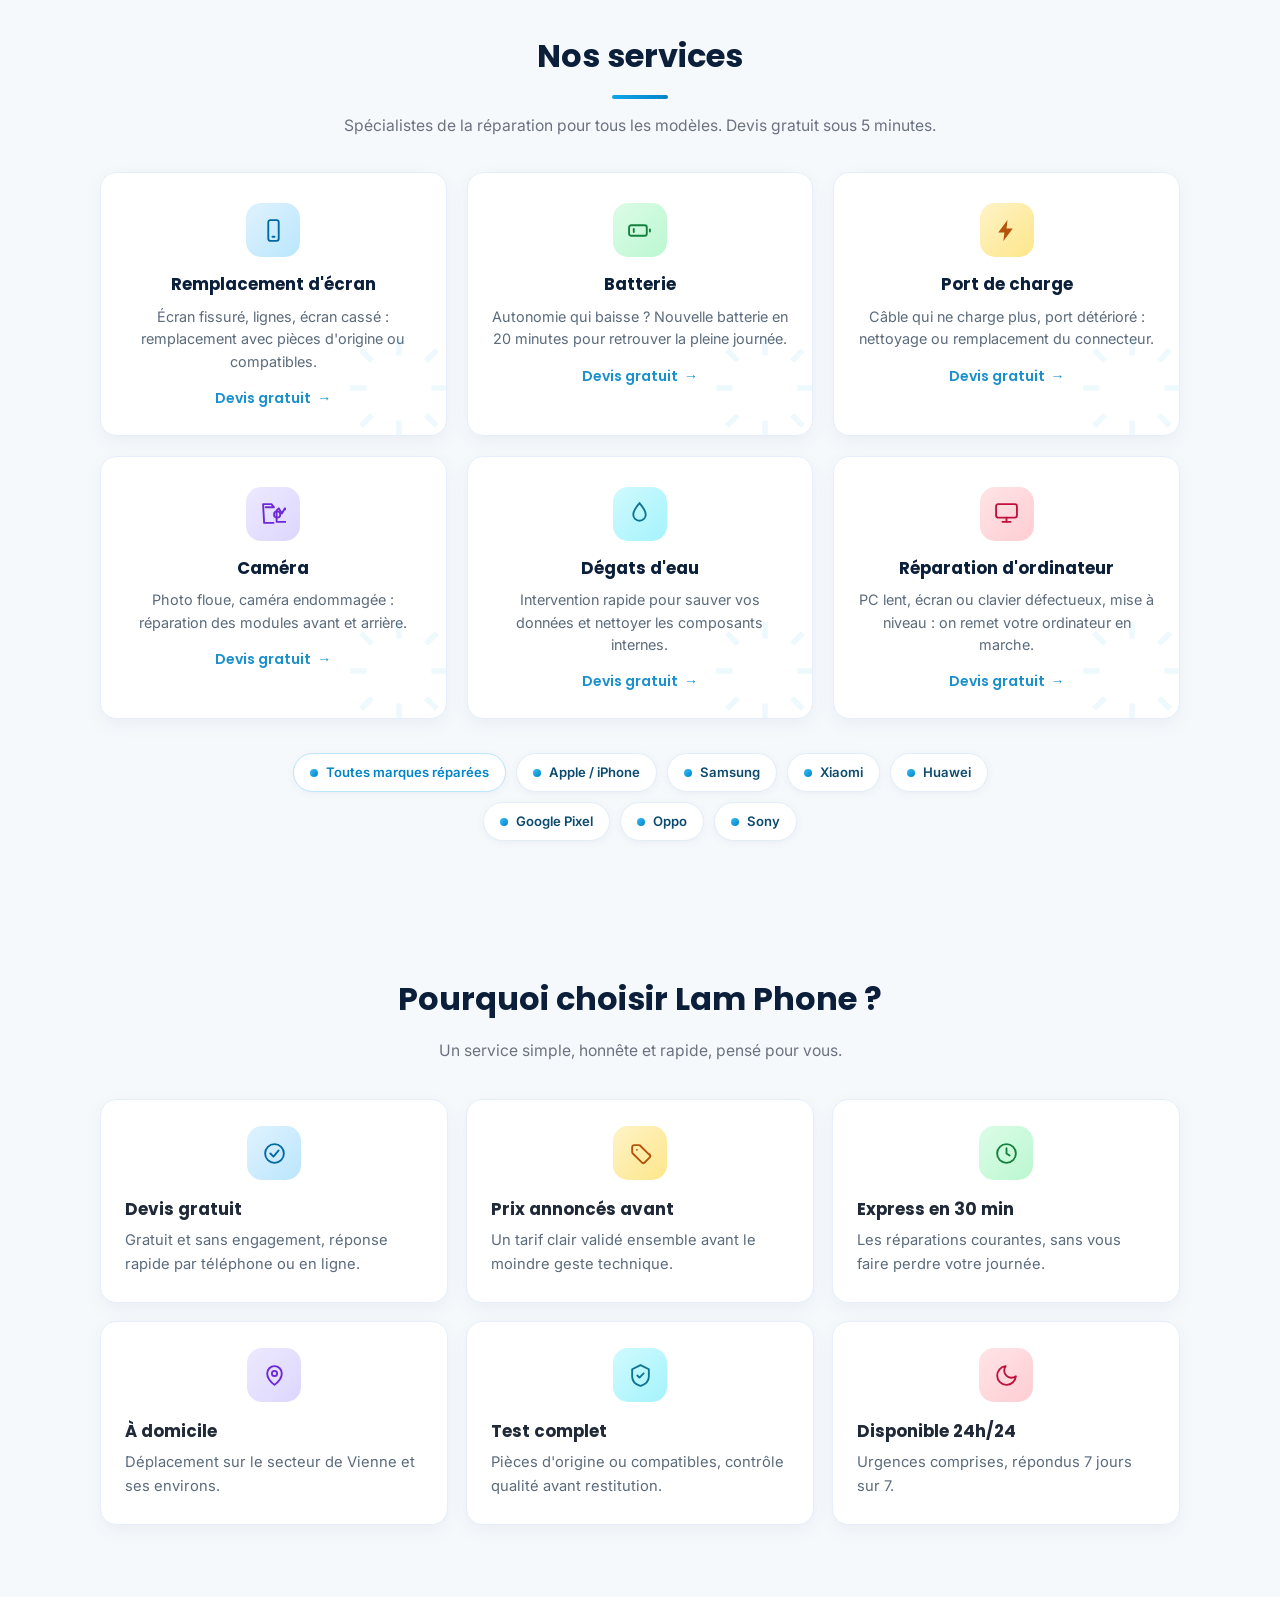
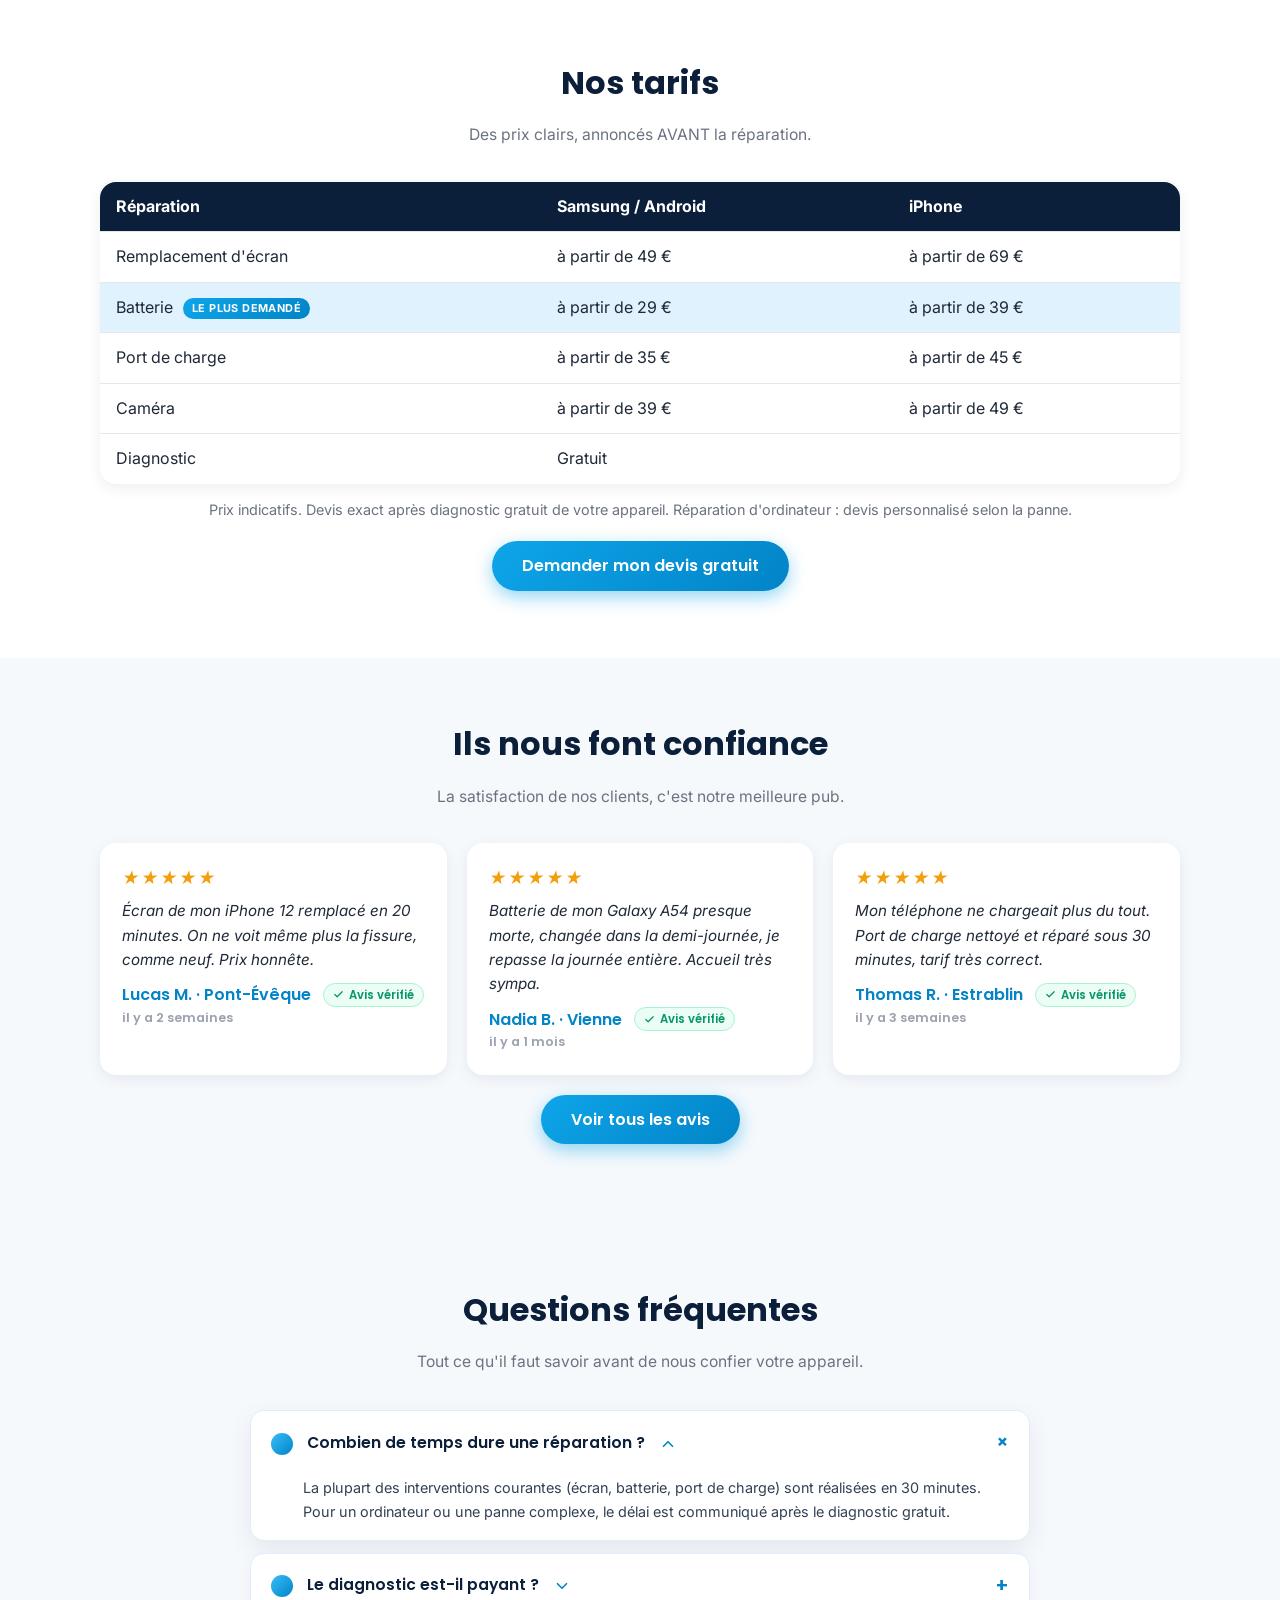
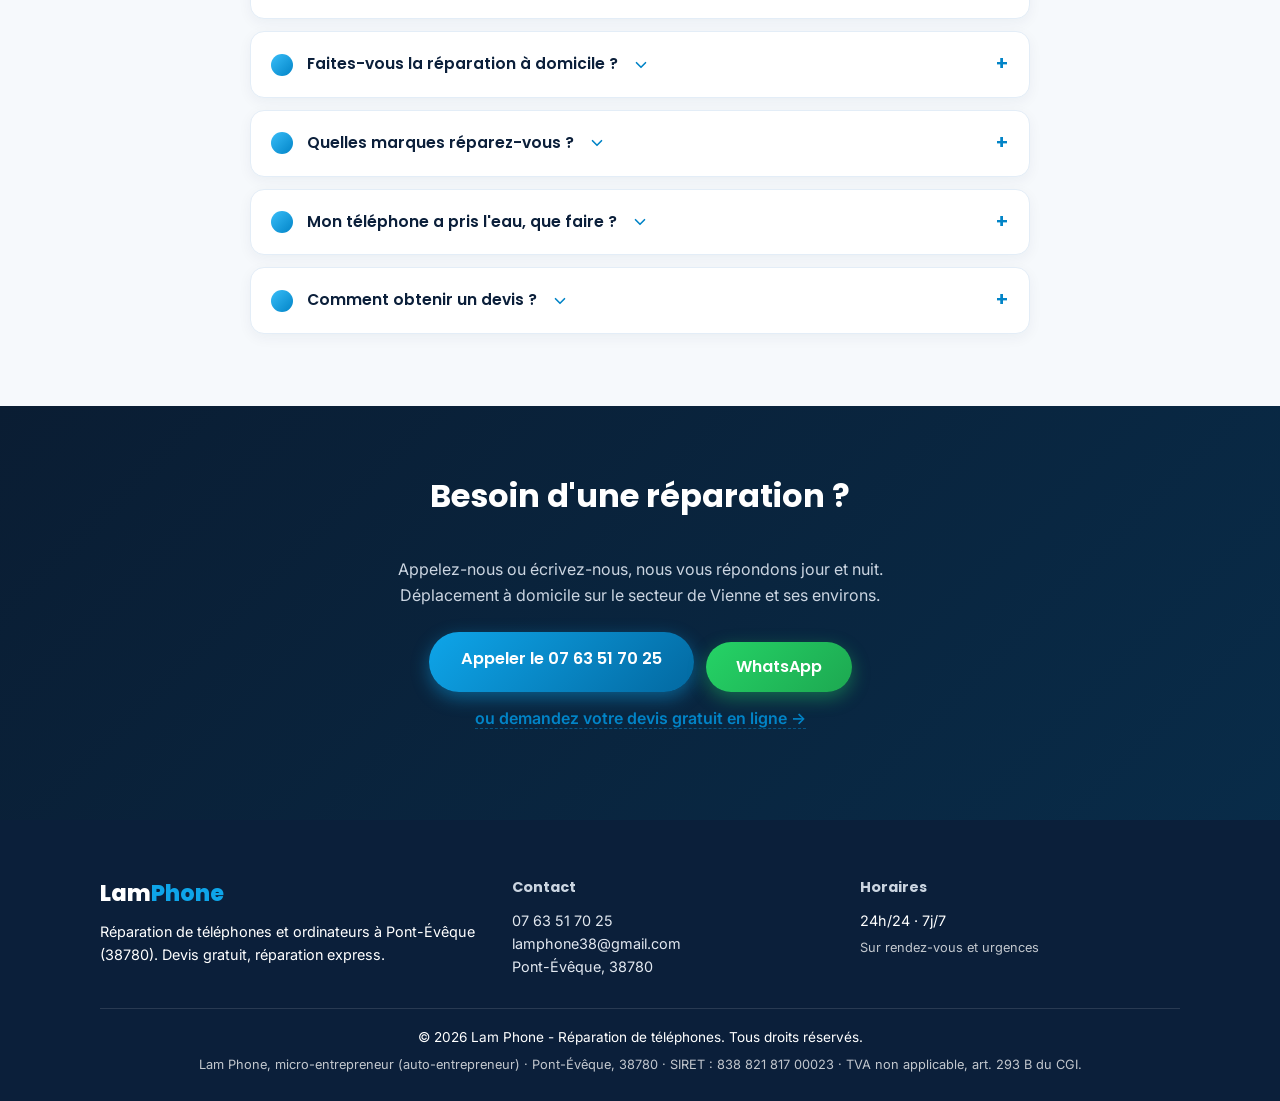
==== commit 38b525a8: "Accueil : photo en fond plein ecran du hero, barre de menu conservee" ====
--- a/index.html
+++ b/index.html
@@ -100,15 +100,6 @@
           <span><svg viewBox="0 0 24 24" width="14" height="14" fill="none" stroke="currentColor" stroke-width="2.4" stroke-linecap="round" stroke-linejoin="round"><polyline points="20 6 9 17 4 12"/></svg> Test complet avant remise</span>
         </div>
       </div>
-
-      <div class="hero-visual">
-        <div class="hero-photo-frame">
-          <img src="photo-accueil.jpg" alt="Lam Phone - réparation de téléphones et ordinateurs à Pont-Évêque" class="hero-photo" />
-          <span class="hero-photo-badge"><svg viewBox="0 0 24 24" width="14" height="14" fill="none" stroke="currentColor" stroke-width="2.2" stroke-linecap="round" stroke-linejoin="round"><path d="M12 21s-7-5.5-7-11a7 7 0 0 1 14 0c0 5.5-7 11-7 11Z"/><circle cx="12" cy="10" r="2.5"/></svg> Pont-Évêque (38780)</span>
-        </div>
-        <div class="float-chip chip-1"><svg viewBox="0 0 24 24" width="16" height="16" fill="none" stroke="#22c55e" stroke-width="2.4" stroke-linecap="round" stroke-linejoin="round"><circle cx="12" cy="12" r="9"/><polyline points="8 12 11 15 16 9"/></svg> Réparation en 30 min</div>
-        <a class="float-chip chip-2" href="avis.html" aria-label="Voir les avis clients (4,9/5 · 52 avis)"><svg viewBox="0 0 24 24" width="16" height="16" fill="currentColor" color="#f59e0b"><path d="M12 2l3 6.6 7.2.7-5.4 4.9 1.5 7L12 17.8l-6.3 3.4 1.5-7L1.8 9.3l7.2-.7L12 2Z"/></svg> 4,9/5 · 52 avis</a>
-      </div>
     </div>
   </section>
 
--- a/style.css
+++ b/style.css
@@ -93,18 +93,13 @@
 .hero {
   color: var(--white);
   text-align: center;
-  padding: 90px 0;
   position: relative;
   overflow: hidden;
-  background: linear-gradient(-45deg, #0e2a47, #0a1d33, #073a5e, #0a1d33);
-  background-size: 400% 400%;
-  animation: heroGrad 12s ease infinite;
-}
-
-@keyframes heroGrad {
-  0% { background-position: 0% 50%; }
-  50% { background-position: 100% 50%; }
-  100% { background-position: 0% 50%; }
+  min-height: calc(100vh - 76px);
+  display: flex;
+  align-items: center;
+  padding: 90px 0 110px;
+  background: linear-gradient(105deg, rgba(11, 31, 58, 0.94) 0%, rgba(11, 31, 58, 0.8) 34%, rgba(11, 31, 58, 0.38) 62%, rgba(11, 31, 58, 0.55) 100%), url("photo-accueil.jpg") center / cover no-repeat;
 }
 
 .hero .container {
@@ -738,10 +733,11 @@
   position: relative;
   z-index: 2;
   display: grid;
-  grid-template-columns: 1.1fr 0.9fr;
-  align-items: center;
-  gap: 40px;
+  grid-template-columns: 1fr;
+  justify-items: start;
+  gap: 28px;
   text-align: left;
+  max-width: 780px;
 }
 
 .hero-badge {
@@ -799,72 +795,6 @@
   color: #4ade80;
 }
 
-.hero-visual {
-  position: relative;
-  display: flex;
-  align-items: center;
-  justify-content: center;
-  padding: 20px 0 40px;
-}
-
-.hero-photo-frame {
-  position: relative;
-  z-index: 2;
-  width: min(340px, 78vw);
-  padding: 12px;
-  border-radius: 28px;
-  background: linear-gradient(160deg, rgba(255, 255, 255, 0.92), rgba(224, 238, 251, 0.8));
-  box-shadow: 0 30px 70px rgba(14, 42, 71, 0.28);
-  animation: floatPhoto 6s ease-in-out infinite;
-}
-
-.hero-photo {
-  display: block;
-  width: 100%;
-  aspect-ratio: 4 / 5;
-  object-fit: cover;
-  border-radius: 20px;
-  background: #0b1f3a;
-}
-
-.hero-photo-badge {
-  position: absolute;
-  left: 26px;
-  bottom: 26px;
-  z-index: 2;
-  display: inline-flex;
-  align-items: center;
-  gap: 7px;
-  background: rgba(11, 31, 58, 0.85);
-  color: #fff;
-  border-radius: 999px;
-  padding: 8px 14px;
-  font-size: 0.8rem;
-  font-weight: 600;
-  font-family: "Poppins", "Segoe UI", Arial, sans-serif;
-}
-
-@keyframes floatPhoto {
-  0%, 100% { transform: translateY(0); }
-  50% { transform: translateY(-12px); }
-}
-
-.float-chip {
-  position: absolute;
-  z-index: 4;
-  background: #fff;
-  color: var(--text);
-  border-radius: 30px;
-  padding: 9px 16px;
-  font-size: 0.85rem;
-  font-weight: 600;
-  display: flex;
-  align-items: center;
-  gap: 8px;
-  box-shadow: 0 12px 30px rgba(0, 0, 0, 0.35);
-  animation: floatChip 5s ease-in-out infinite;
-}
-
 a.link-plain {
   color: inherit;
   text-decoration: none;
@@ -890,22 +820,6 @@
 
 a.stat:hover span {
   color: var(--accent-dark);
-}
-
-.float-chip.chip-1 {
-  top: 70px;
-  left: -30px;
-}
-
-.float-chip.chip-2 {
-  bottom: 90px;
-  right: -24px;
-  animation-delay: 1.4s;
-}
-
-@keyframes floatChip {
-  0%, 100% { transform: translateY(0); }
-  50% { transform: translateY(-10px); }
 }
 
 .stats {
@@ -1086,19 +1000,6 @@
   .hero-actions,
   .hero-trust {
     justify-content: center;
-  }
-
-  .hero-photo-frame {
-    width: min(300px, 86vw);
-    padding: 10px;
-  }
-
-  .float-chip.chip-1 {
-    left: -6px;
-  }
-
-  .float-chip.chip-2 {
-    right: -6px;
   }
 
   .stats-grid {
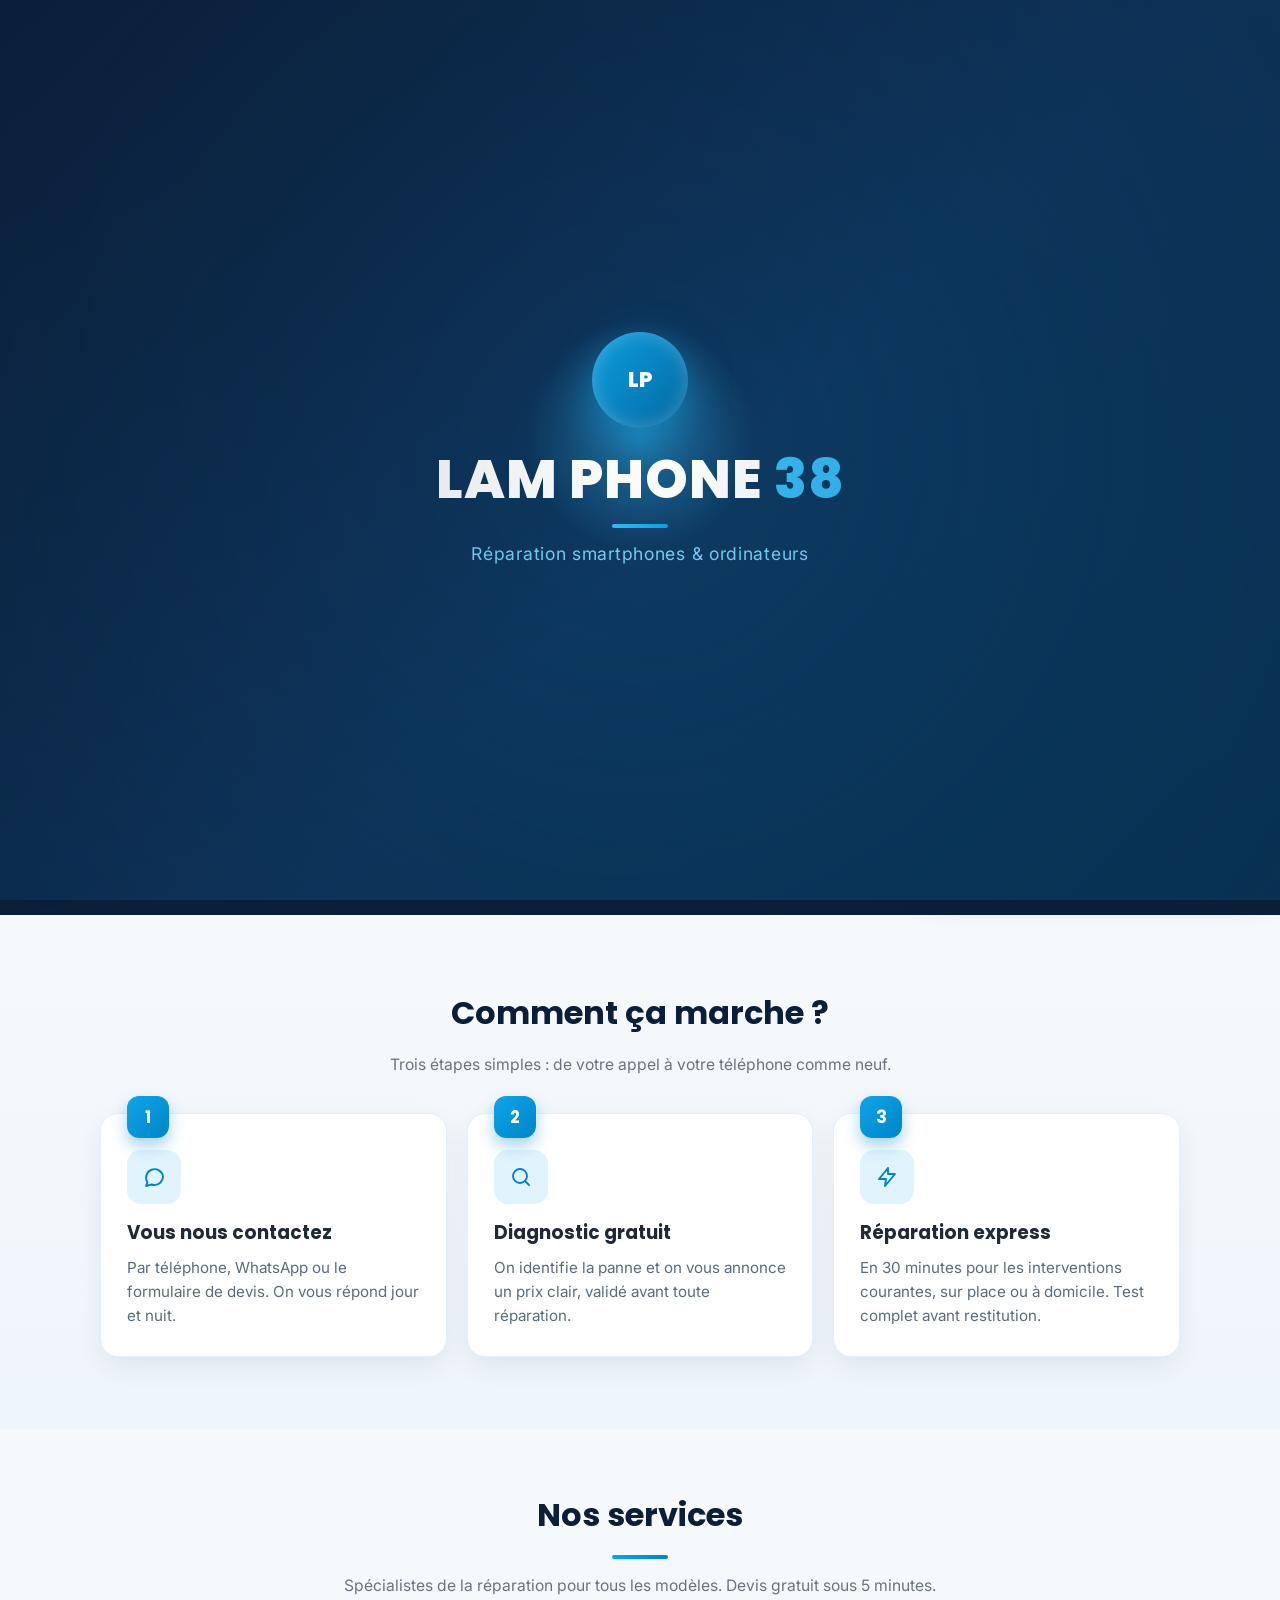
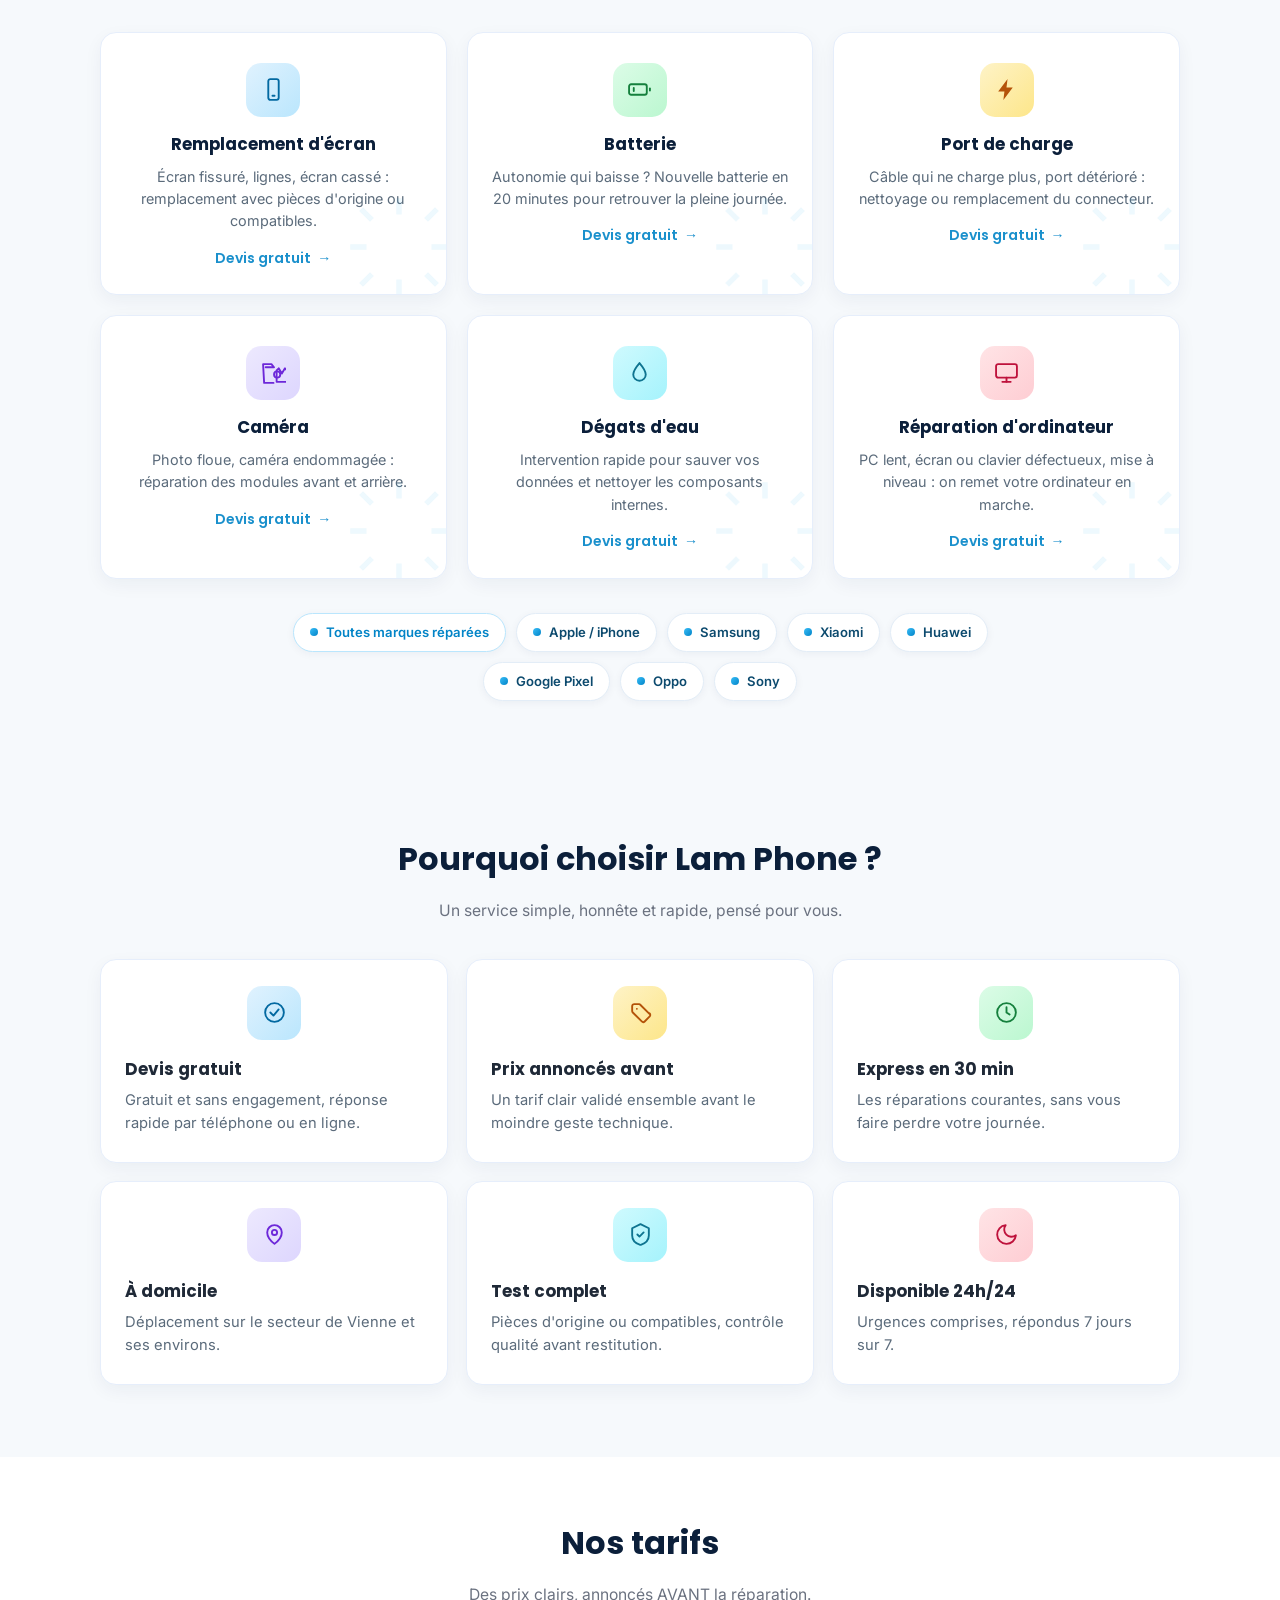
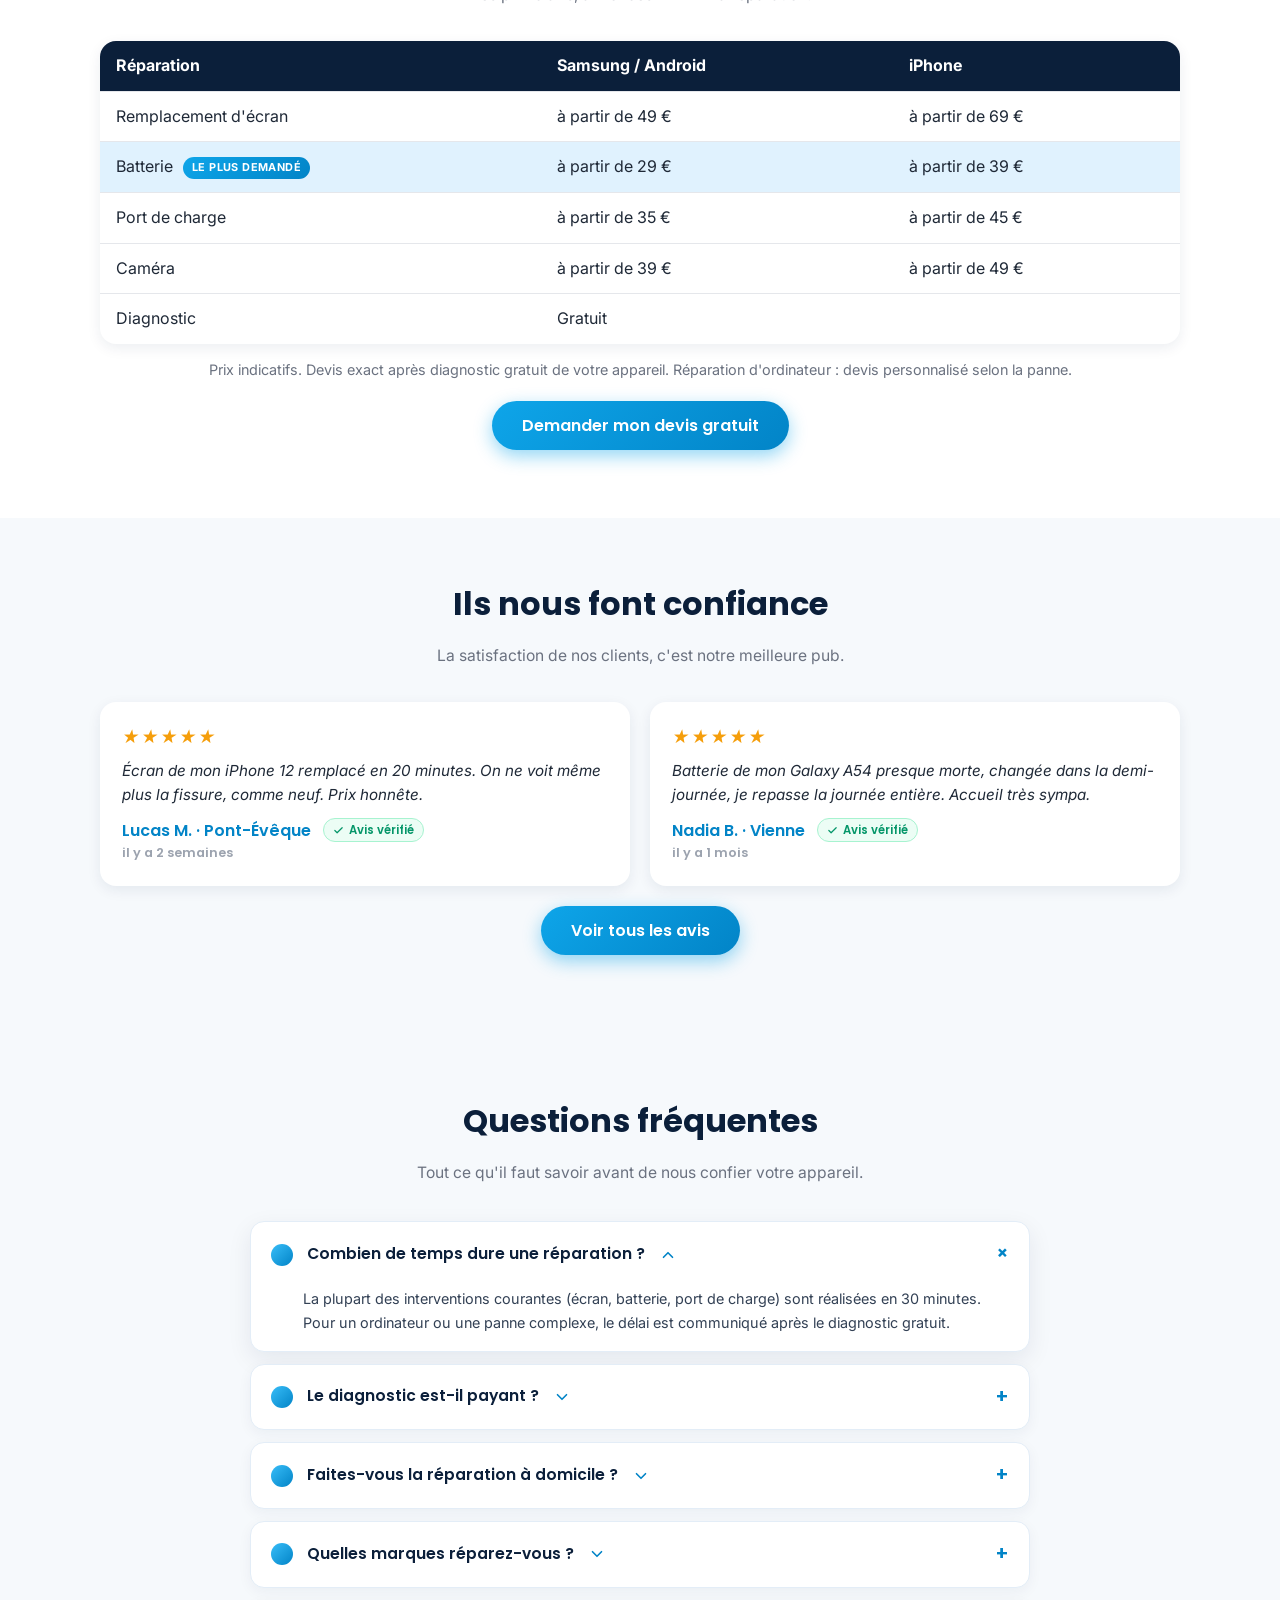
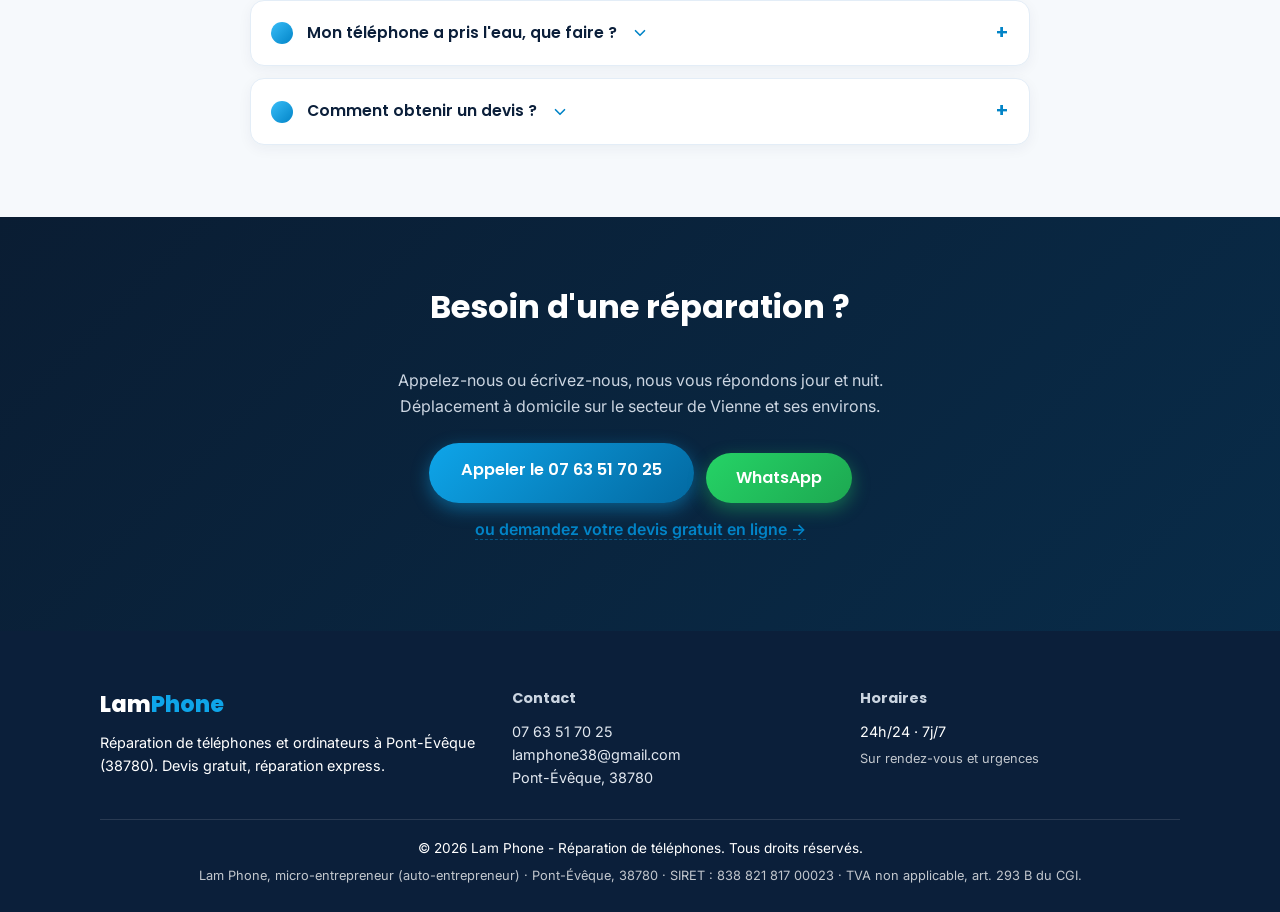
==== commit 3ab68fb9: "Accueil : retrait 500+ reparations et reduit a 2 avis" ====
--- a/index.html
+++ b/index.html
@@ -105,7 +105,6 @@
 
   <section class="stats">
     <div class="container stats-grid">
-      <div class="stat rev"><strong>500+</strong><span>Réparations réalisées</span></div>
       <div class="stat rev d1"><strong>30 min</strong><span>Réparation express</span></div>
       <a class="stat rev d2" href="avis.html"><strong>4,9/5</strong><span>Note clients</span></a>
       <div class="stat rev d3"><strong>24h/7j</strong><span>Disponibilité</span></div>
@@ -291,11 +290,6 @@
           <p>Batterie de mon Galaxy A54 presque morte, changée dans la demi-journée, je repasse la journée entière. Accueil très sympa.</p>
           <footer>Nadia B. · Vienne <span class="verified"><svg viewBox="0 0 24 24" width="11" height="11" fill="none" stroke="currentColor" stroke-width="2.6" stroke-linecap="round" stroke-linejoin="round"><polyline points="20 6 9 17 4 12"/></svg> Avis vérifié</span><br><span class="review-date">il y a 1 mois</span></footer>
         </blockquote>
-        <blockquote class="card review rev d2">
-          <p class="rating" aria-label="5 étoiles">★★★★★</p>
-          <p>Mon téléphone ne chargeait plus du tout. Port de charge nettoyé et réparé sous 30 minutes, tarif très correct.</p>
-          <footer>Thomas R. · Estrablin <span class="verified"><svg viewBox="0 0 24 24" width="11" height="11" fill="none" stroke="currentColor" stroke-width="2.6" stroke-linecap="round" stroke-linejoin="round"><polyline points="20 6 9 17 4 12"/></svg> Avis vérifié</span><br><span class="review-date">il y a 3 semaines</span></footer>
-        </blockquote>
       </div>
       <p class="btn-center"><a href="avis.html" class="btn">Voir tous les avis</a></p>
     </div>
--- a/style.css
+++ b/style.css
@@ -95,10 +95,7 @@
   text-align: center;
   position: relative;
   overflow: hidden;
-  min-height: calc(100vh - 76px);
-  display: flex;
-  align-items: center;
-  padding: 90px 0 110px;
+  padding: 56px 0 72px;
   background: linear-gradient(105deg, rgba(11, 31, 58, 0.94) 0%, rgba(11, 31, 58, 0.8) 34%, rgba(11, 31, 58, 0.38) 62%, rgba(11, 31, 58, 0.55) 100%), url("photo-accueil.jpg") center / cover no-repeat;
 }
 
@@ -980,7 +977,7 @@
   }
 
   .hero {
-    padding: 60px 0;
+    padding: 44px 0 56px;
   }
 
   .hero h1 {
